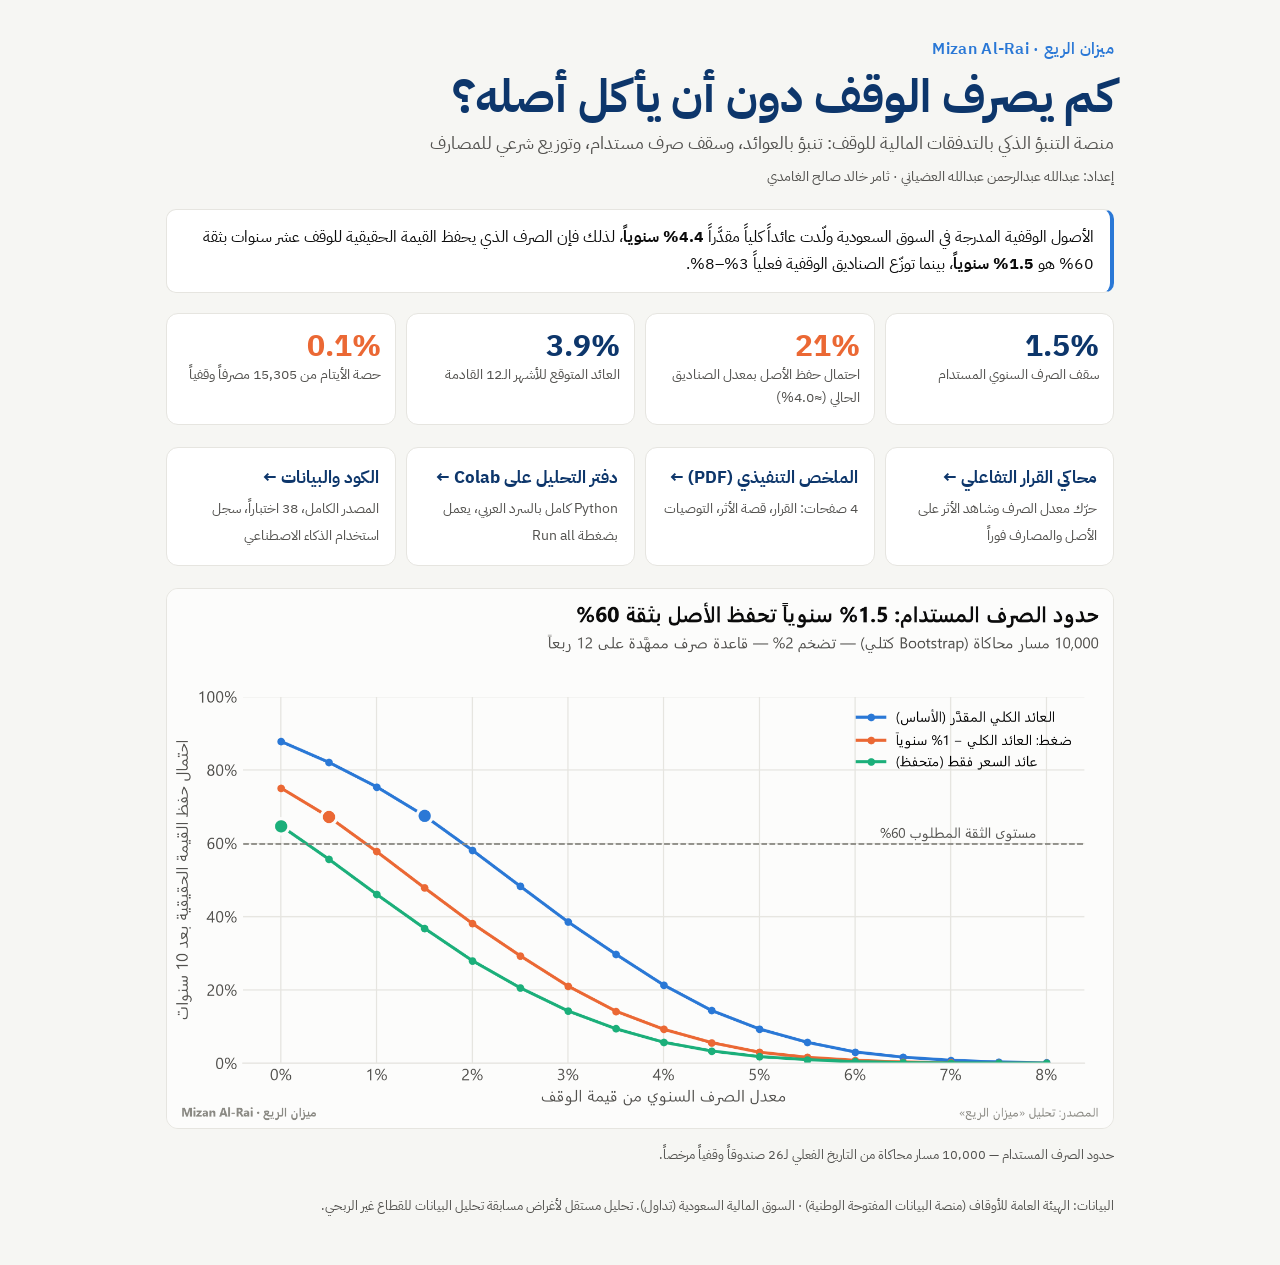
==== index.html @ f4927dfc "feat: run the analysis on other data files (CLI + schema validation), one-command automation, cross-" ====
<!doctype html>
<html lang="ar" dir="rtl"><head><meta charset="utf-8">
<meta name="viewport" content="width=device-width, initial-scale=1">
<title>ميزان الريع · Mizan Al-Rai</title>
<meta name="description" content="منصة التنبؤ الذكي بالتدفقات المالية للوقف — سقف صرف مستدام وتوزيع شرعي للمصارف من بيانات مفتوحة حقيقية">
<link rel="preconnect" href="https://fonts.googleapis.com"><link rel="preconnect" href="https://fonts.gstatic.com" crossorigin>
<link href="https://fonts.googleapis.com/css2?family=IBM+Plex+Sans+Arabic:wght@400;600;700&display=swap" rel="stylesheet">
<style>
:root{--bg:#f6f6f3;--card:#fff;--rule:#e6e5e0;--ink:#0b0b0b;--ink2:#52514e;--navy:#0d366b;--blue:#2a78d6;--orange:#eb6834}
@media (prefers-color-scheme: dark){:root:where(:not([data-theme="light"])){--bg:#121211;--card:#20201f;--rule:#383835;--ink:#f0efec;--ink2:#c3c2b7;--navy:#9ec5f4;--blue:#3987e5;--orange:#d95926}}
:root[data-theme="dark"]{--bg:#121211;--card:#20201f;--rule:#383835;--ink:#f0efec;--ink2:#c3c2b7;--navy:#9ec5f4;--blue:#3987e5;--orange:#d95926}
*{box-sizing:border-box}body{margin:0;background:var(--bg);color:var(--ink);font-family:"IBM Plex Sans Arabic","Segoe UI",Tahoma,sans-serif;line-height:1.7}
.wrap{max-width:980px;margin:0 auto;padding:36px 16px 48px}
.brand{color:var(--blue);font-weight:600;letter-spacing:.3px}
h1{font-size:clamp(30px,6vw,46px);line-height:1.2;margin:6px 0 4px;color:var(--navy)}
.tag{font-size:18px;color:var(--ink2);margin:0 0 6px}.team{color:var(--ink2);font-size:14px}
.lede{background:var(--card);border:1px solid var(--rule);border-right:4px solid var(--blue);border-radius:10px;padding:14px 16px;margin:20px 0;font-size:16px}
.kpis{display:grid;grid-template-columns:repeat(auto-fit,minmax(200px,1fr));gap:10px;margin:0 0 22px}
.kpi{background:var(--card);border:1px solid var(--rule);border-radius:12px;padding:14px}
.kpi .v{font-size:30px;font-weight:700;color:var(--navy);line-height:1.2}.kpi .v.w{color:var(--orange)}.kpi .l{font-size:13.5px;color:var(--ink2)}
.links{display:grid;grid-template-columns:repeat(auto-fit,minmax(220px,1fr));gap:10px}
a.card{display:block;text-decoration:none;color:inherit;background:var(--card);border:1px solid var(--rule);border-radius:12px;padding:16px;transition:border-color .15s}
a.card:hover,a.card:focus-visible{border-color:var(--blue);outline:none}
a.card b{display:block;color:var(--navy);font-size:17px;margin-bottom:2px}a.card span{color:var(--ink2);font-size:14px}
img.hero{width:100%;border:1px solid var(--rule);border-radius:12px;margin:22px 0 6px;background:#fff}
.cap{font-size:13px;color:var(--ink2)}footer{margin-top:28px;font-size:13px;color:var(--ink2)}
.ltr{direction:ltr;unicode-bidi:embed}
</style></head><body><div class="wrap">
<div class="brand">ميزان الريع · <span class="ltr">Mizan Al-Rai</span></div>
<h1>كم يصرف الوقف دون أن يأكل أصله؟</h1>
<p class="tag">منصة التنبؤ الذكي بالتدفقات المالية للوقف: تنبؤ بالعوائد، وسقف صرف مستدام، وتوزيع شرعي للمصارف</p>
<div class="team">إعداد: عبدالله عبدالرحمن عبدالله العضياني · ثامر خالد صالح الغامدي</div>

<div class="lede">الأصول الوقفية المدرجة في السوق السعودية ولّدت عائداً كلياً مقدَّراً <b>4.4% سنوياً</b>،
لذلك فإن الصرف الذي يحفظ القيمة الحقيقية للوقف عشر سنوات بثقة 60% هو <b>1.5% سنوياً</b>،
بينما توزّع الصناديق الوقفية فعلياً 3%–8%.</div>

<div class="kpis">
  <div class="kpi"><div class="v">1.5%</div><div class="l">سقف الصرف السنوي المستدام</div></div>
  <div class="kpi"><div class="v w">21%</div><div class="l">احتمال حفظ الأصل بمعدل الصناديق الحالي (≈4.0%)</div></div>
  <div class="kpi"><div class="v">3.9%</div><div class="l">العائد المتوقع للأشهر الـ12 القادمة</div></div>
  <div class="kpi"><div class="v w">0.1%</div><div class="l">حصة الأيتام من 15,305 مصرفاً وقفياً</div></div>
</div>

<div class="links">
  <a class="card" href="dashboard/"><b>محاكي القرار التفاعلي ←</b><span>حرّك معدل الصرف وشاهد الأثر على الأصل والمصارف فوراً</span></a>
  <a class="card" href="report/executive_summary.pdf"><b>الملخص التنفيذي (PDF) ←</b><span>4 صفحات: القرار، قصة الأثر، التوصيات</span></a>
  <a class="card" href="https://colab.research.google.com/github/A-a-a124/mizan-alrai/blob/main/analysis.ipynb"><b>دفتر التحليل على Colab ←</b><span>Python كامل بالسرد العربي، يعمل بضغطة Run all</span></a>
  <a class="card" href="https://github.com/A-a-a124/mizan-alrai"><b>الكود والبيانات ←</b><span>المصدر الكامل، 38 اختباراً، سجل استخدام الذكاء الاصطناعي</span></a>
</div>

<img class="hero" src="outputs/figures/fig08_spending_frontier.png" alt="منحنى حدود الصرف المستدام: احتمال حفظ القيمة الحقيقية لكل معدل صرف">
<div class="cap">حدود الصرف المستدام — 10,000 مسار محاكاة من التاريخ الفعلي لـ26 صندوقاً وقفياً مرخصاً.</div>

<footer>البيانات: الهيئة العامة للأوقاف (منصة البيانات المفتوحة الوطنية) · السوق المالية السعودية (تداول). تحليل مستقل لأغراض مسابقة تحليل البيانات للقطاع غير الربحي.</footer>
</div></body></html>
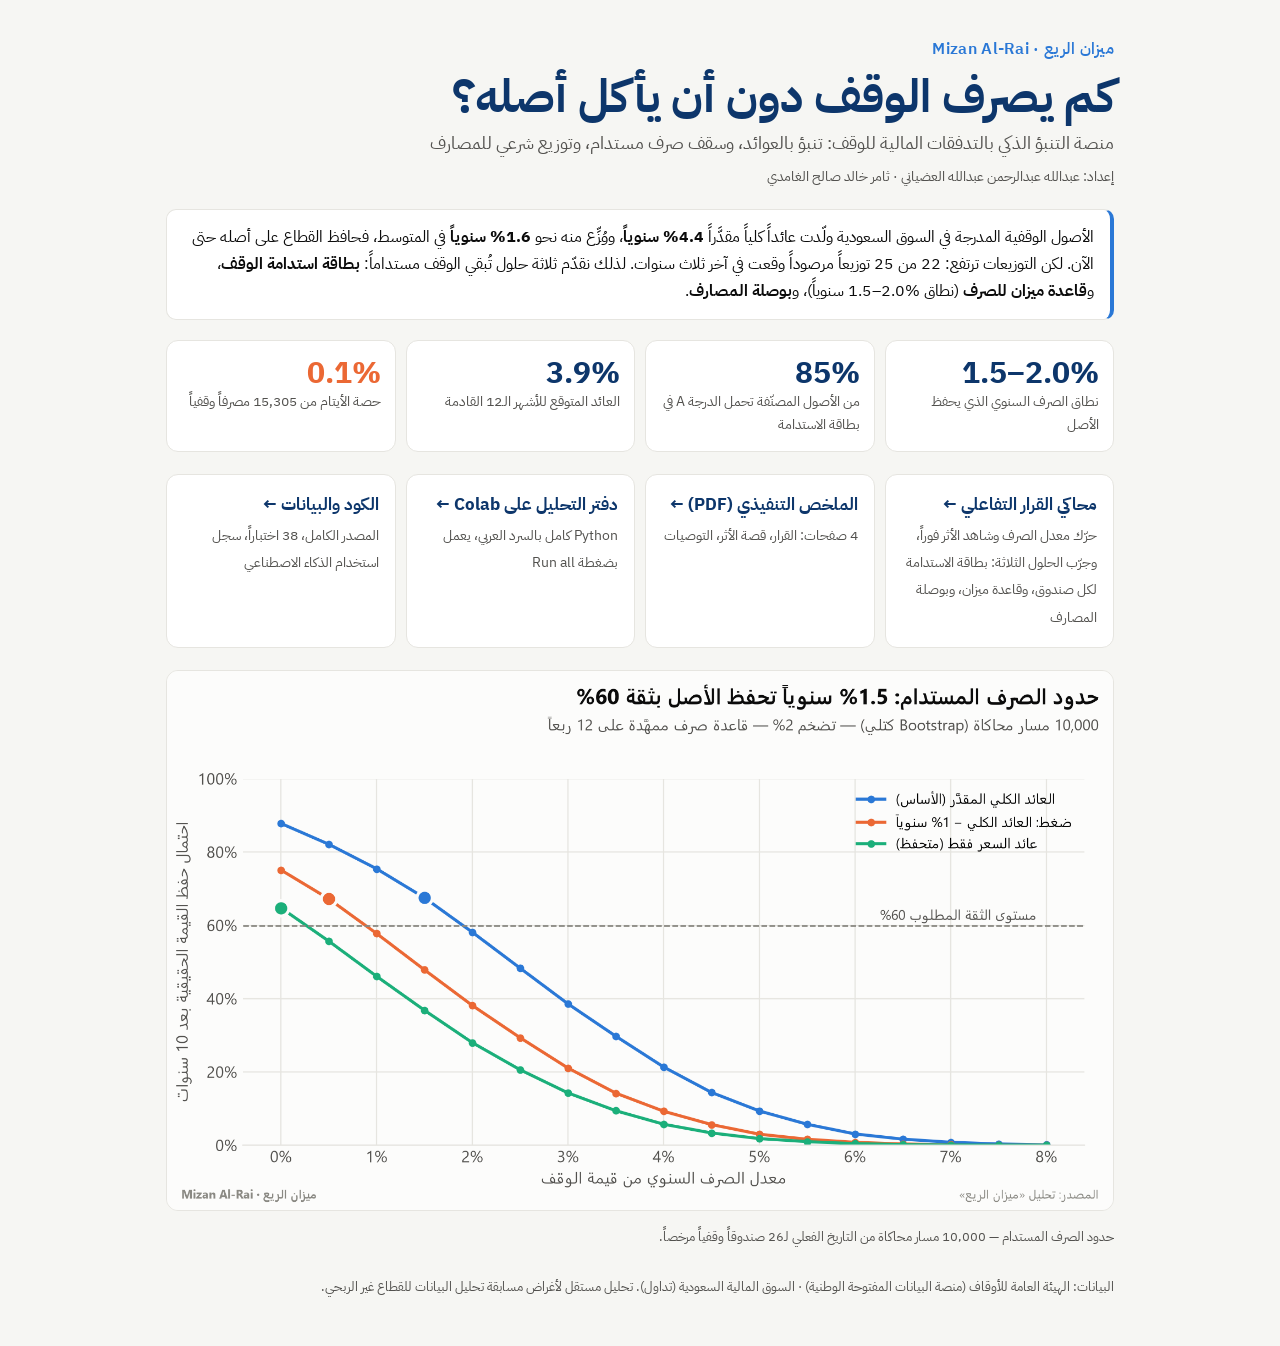
==== commit 3e61c367: "Add data-based solutions: sustainability label, Mizan spending rule, masarif compass - solutions.py " ====
--- a/index.html
+++ b/index.html
@@ -32,18 +32,19 @@
 <div class="team">إعداد: عبدالله عبدالرحمن عبدالله العضياني · ثامر خالد صالح الغامدي</div>
 
 <div class="lede">الأصول الوقفية المدرجة في السوق السعودية ولّدت عائداً كلياً مقدَّراً <b>4.4% سنوياً</b>،
-لذلك فإن الصرف الذي يحفظ القيمة الحقيقية للوقف عشر سنوات بثقة 60% هو <b>1.5% سنوياً</b>،
-بينما توزّع الصناديق الوقفية فعلياً 3%–8%.</div>
+ووُزِّع منه نحو <b>1.6% سنوياً</b> في المتوسط، فحافظ القطاع على أصله حتى الآن. لكن التوزيعات ترتفع:
+22 من 25 توزيعاً مرصوداً وقعت في آخر ثلاث سنوات. لذلك نقدّم ثلاثة حلول تُبقي الوقف مستداماً:
+<b>بطاقة استدامة الوقف</b>، و<b>قاعدة ميزان للصرف</b> (نطاق <span class="ltr">1.5–2.0%</span> سنوياً)، و<b>بوصلة المصارف</b>.</div>
 
 <div class="kpis">
-  <div class="kpi"><div class="v">1.5%</div><div class="l">سقف الصرف السنوي المستدام</div></div>
-  <div class="kpi"><div class="v w">21%</div><div class="l">احتمال حفظ الأصل بمعدل الصناديق الحالي (≈4.0%)</div></div>
+  <div class="kpi"><div class="v"><span class="ltr">1.5–2.0%</span></div><div class="l">نطاق الصرف السنوي الذي يحفظ الأصل</div></div>
+  <div class="kpi"><div class="v">85%</div><div class="l">من الأصول المصنّفة تحمل الدرجة A في بطاقة الاستدامة</div></div>
   <div class="kpi"><div class="v">3.9%</div><div class="l">العائد المتوقع للأشهر الـ12 القادمة</div></div>
   <div class="kpi"><div class="v w">0.1%</div><div class="l">حصة الأيتام من 15,305 مصرفاً وقفياً</div></div>
 </div>
 
 <div class="links">
-  <a class="card" href="dashboard/"><b>محاكي القرار التفاعلي ←</b><span>حرّك معدل الصرف وشاهد الأثر على الأصل والمصارف فوراً</span></a>
+  <a class="card" href="dashboard/"><b>محاكي القرار التفاعلي ←</b><span>حرّك معدل الصرف وشاهد الأثر فوراً، وجرّب الحلول الثلاثة: بطاقة الاستدامة لكل صندوق، وقاعدة ميزان، وبوصلة المصارف</span></a>
   <a class="card" href="report/executive_summary.pdf"><b>الملخص التنفيذي (PDF) ←</b><span>4 صفحات: القرار، قصة الأثر، التوصيات</span></a>
   <a class="card" href="https://colab.research.google.com/github/A-a-a124/mizan-alrai/blob/main/analysis.ipynb"><b>دفتر التحليل على Colab ←</b><span>Python كامل بالسرد العربي، يعمل بضغطة Run all</span></a>
   <a class="card" href="https://github.com/A-a-a124/mizan-alrai"><b>الكود والبيانات ←</b><span>المصدر الكامل، 38 اختباراً، سجل استخدام الذكاء الاصطناعي</span></a>
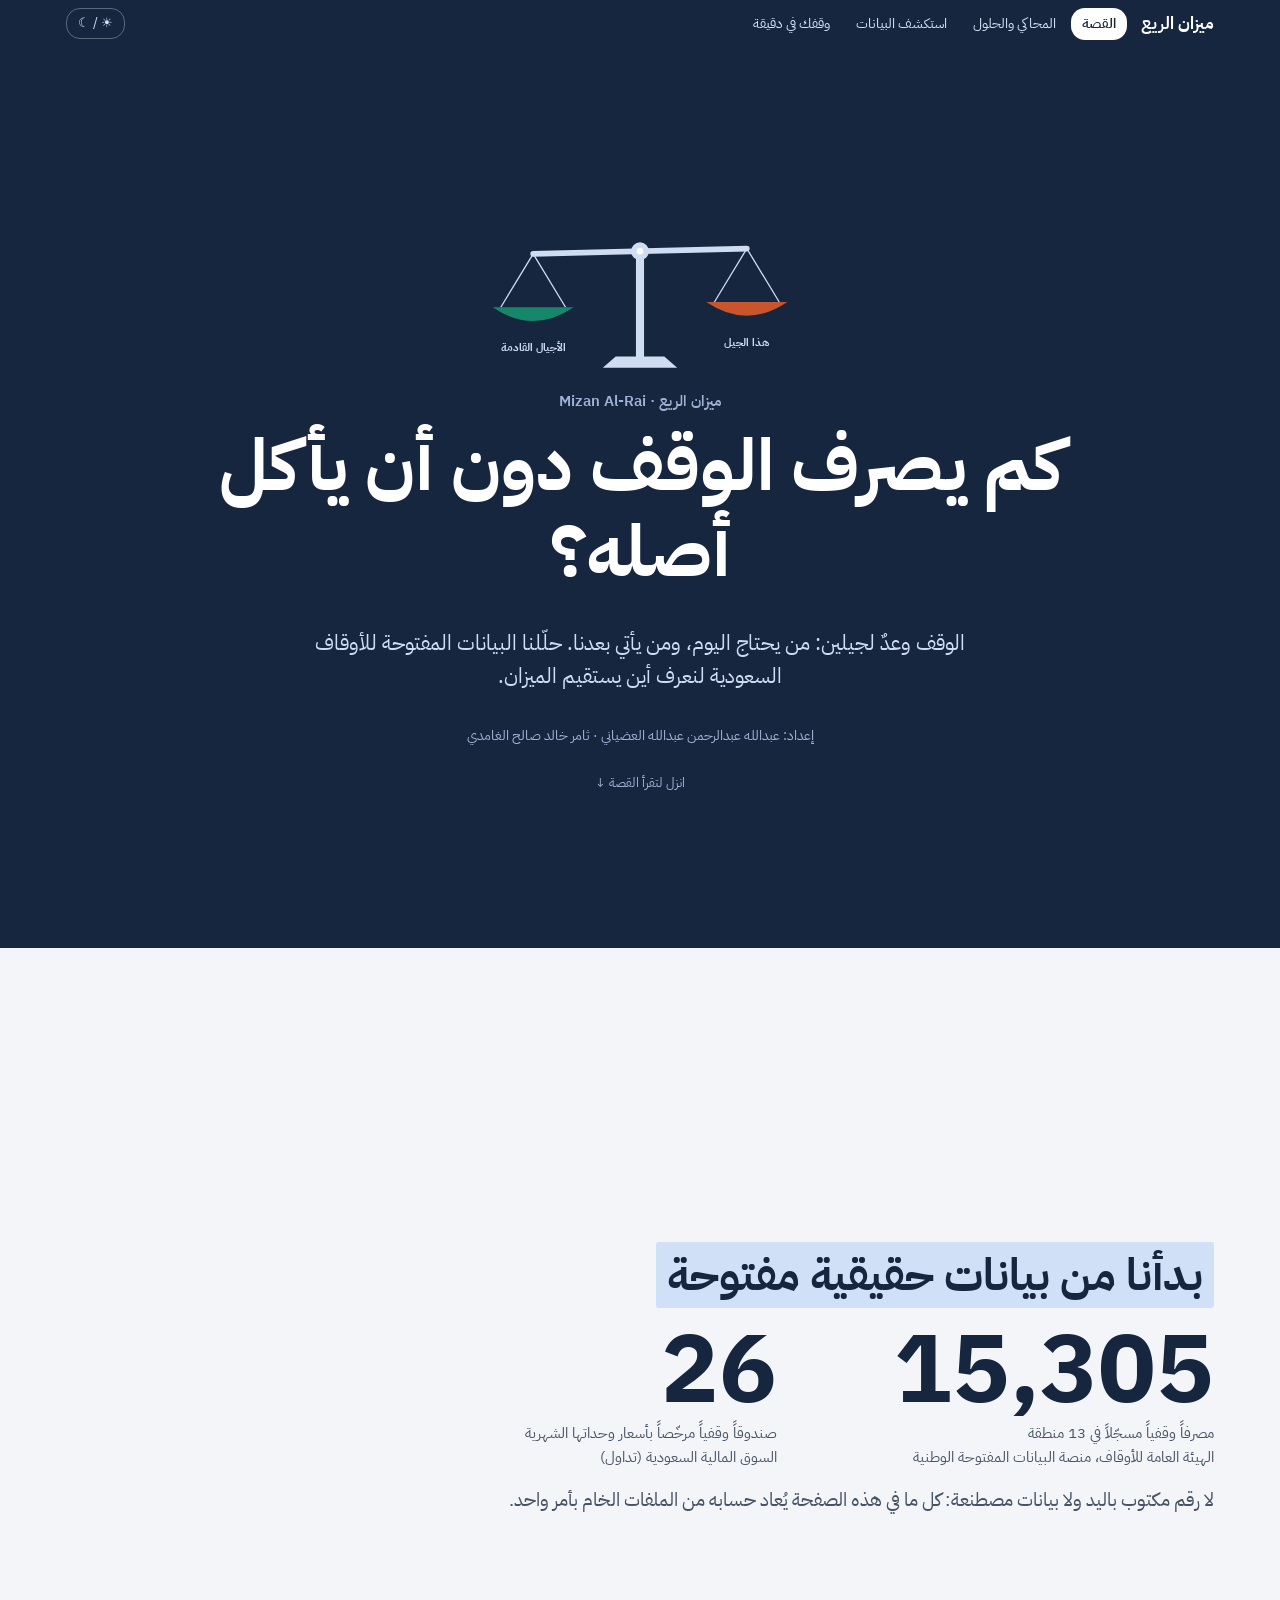
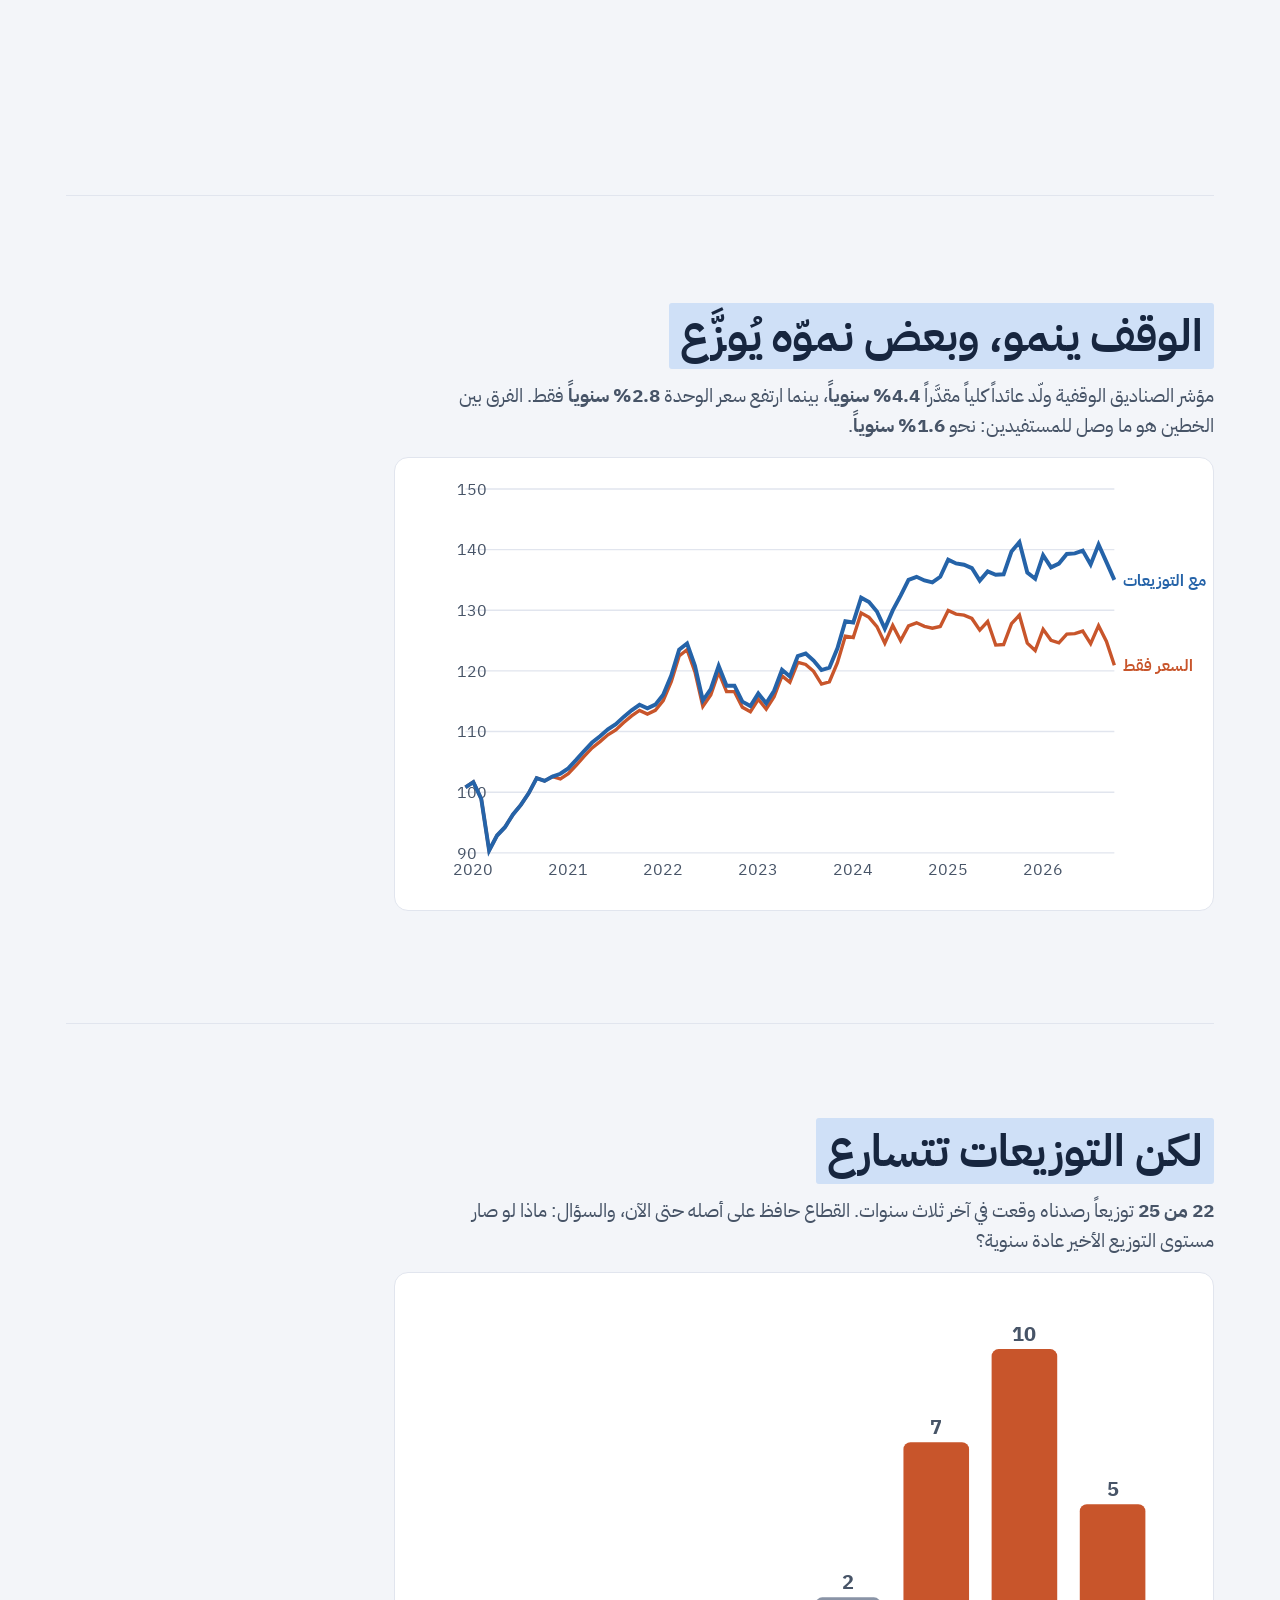
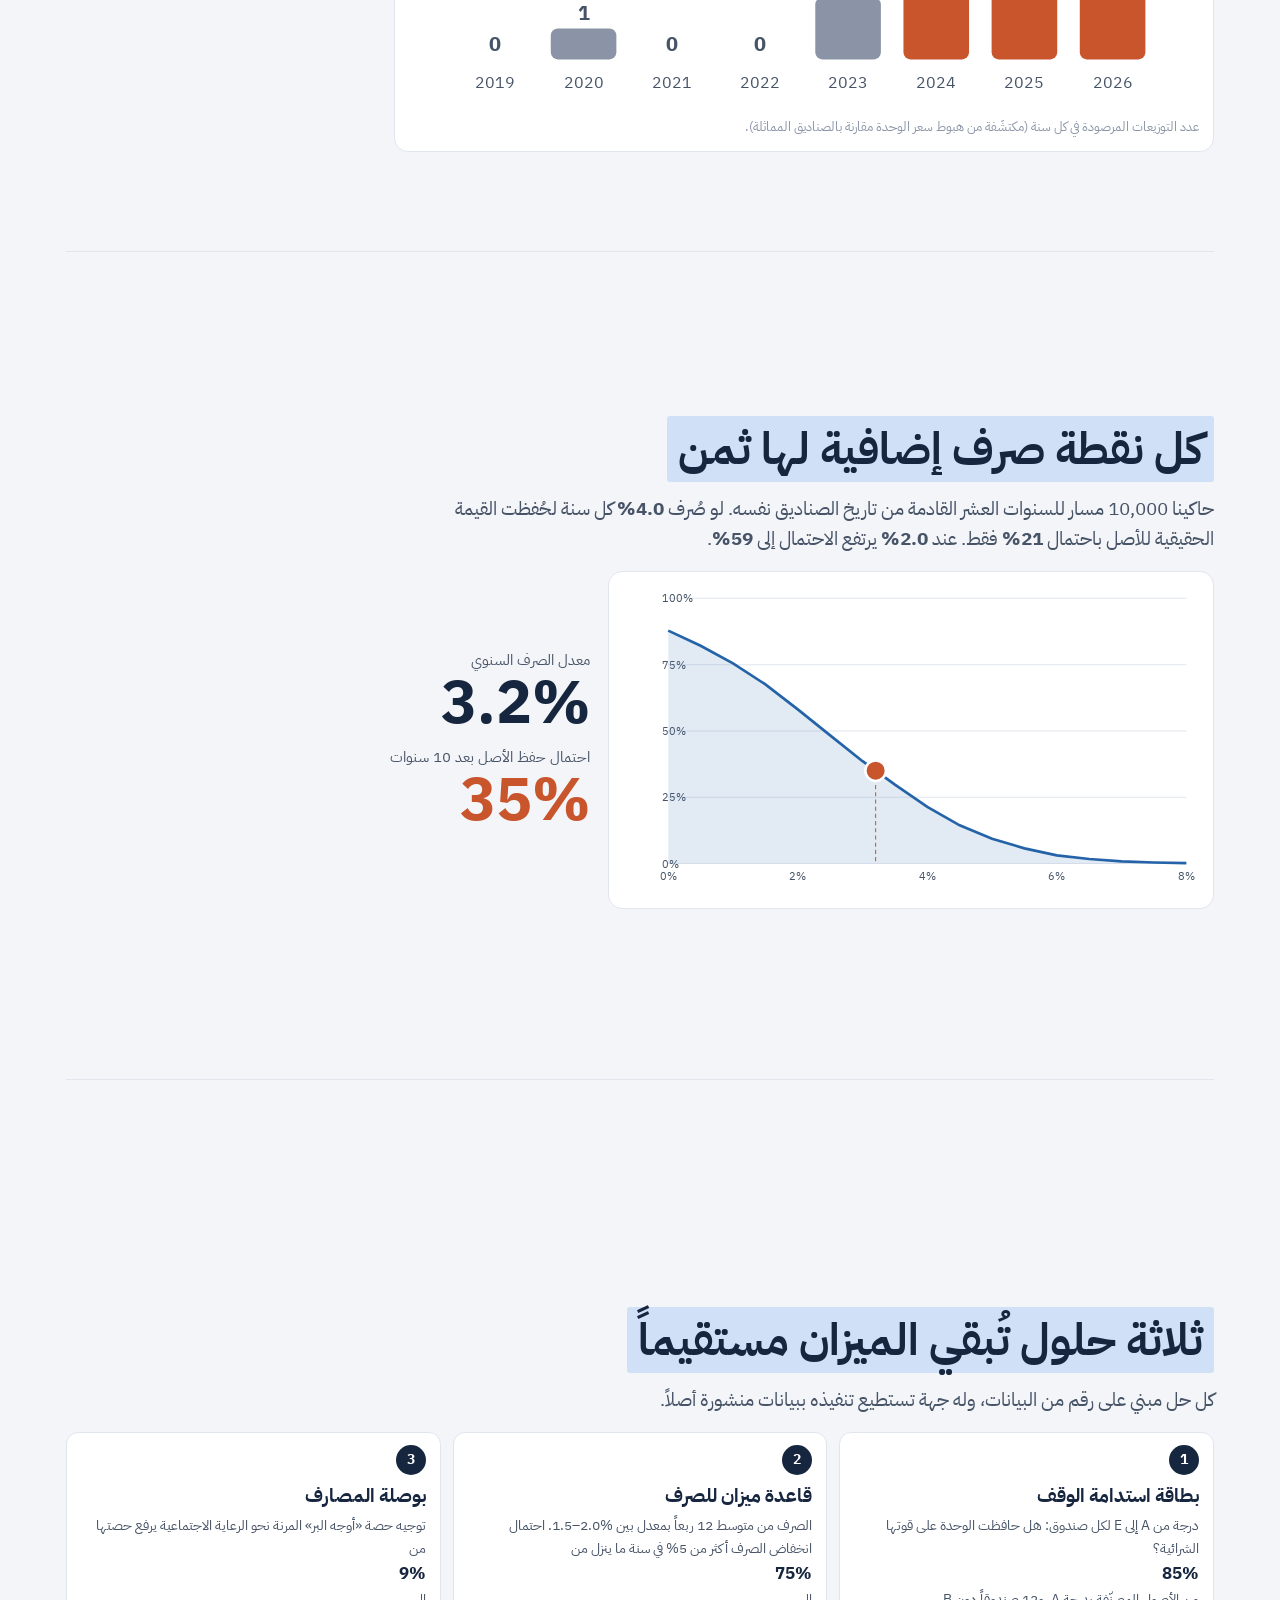
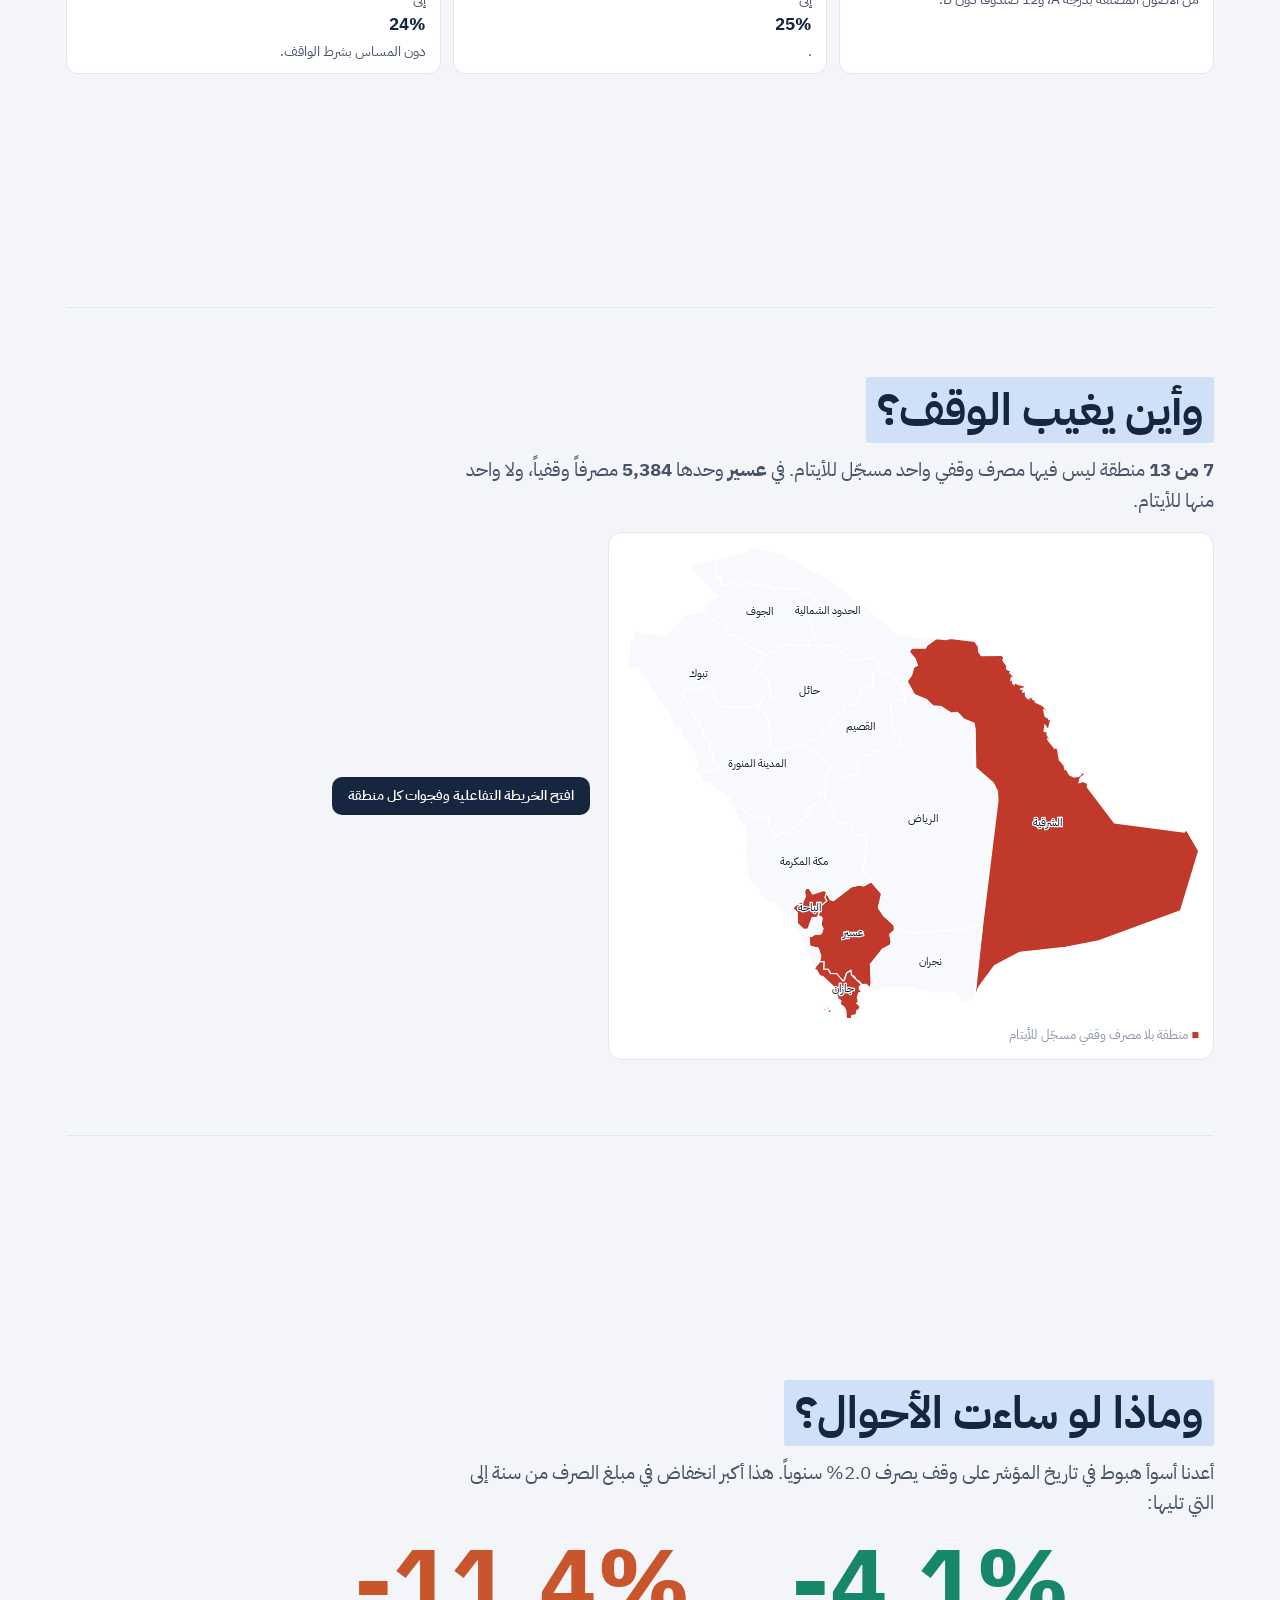
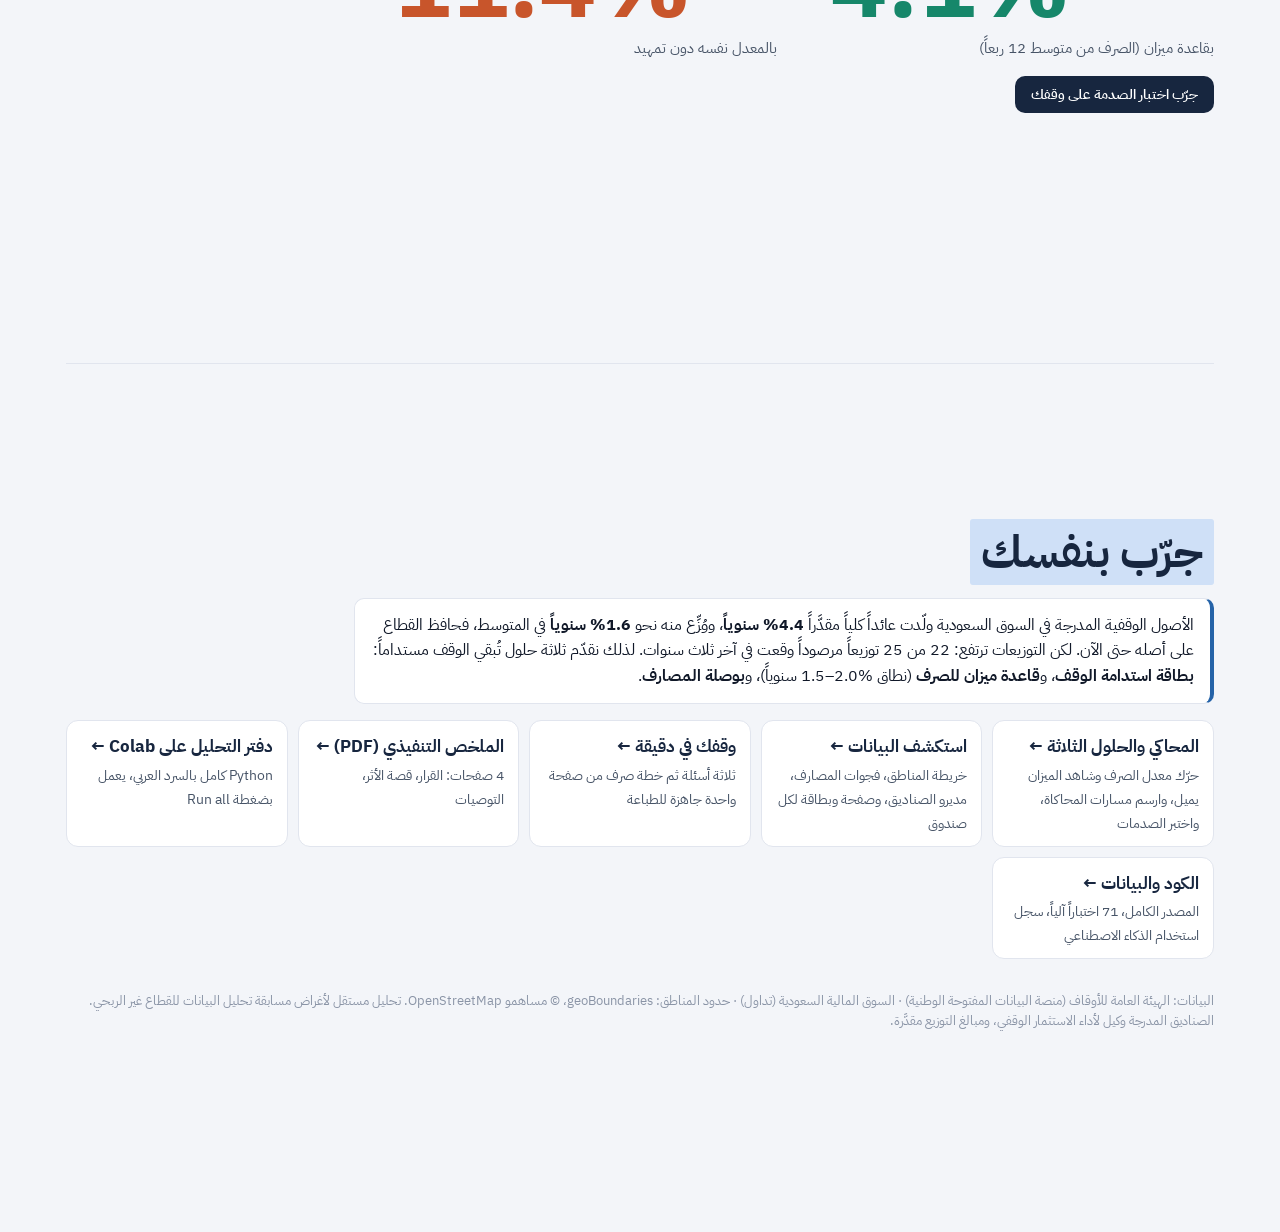
==== commit 797527ce: "Four-page interactive site and deeper analysis - insights.py: masarif gaps by region, fund managers," ====
--- a/index.html
+++ b/index.html
@@ -2,56 +2,105 @@
 <html lang="ar" dir="rtl"><head><meta charset="utf-8">
 <meta name="viewport" content="width=device-width, initial-scale=1">
 <title>ميزان الريع · Mizan Al-Rai</title>
-<meta name="description" content="منصة التنبؤ الذكي بالتدفقات المالية للوقف — سقف صرف مستدام وتوزيع شرعي للمصارف من بيانات مفتوحة حقيقية">
+<meta name="description" content="منصة التنبؤ الذكي بالتدفقات المالية للوقف: ثلاثة حلول من بيانات مفتوحة حقيقية تُبقي الوقف مستداماً">
 <link rel="preconnect" href="https://fonts.googleapis.com"><link rel="preconnect" href="https://fonts.gstatic.com" crossorigin>
 <link href="https://fonts.googleapis.com/css2?family=IBM+Plex+Sans+Arabic:wght@400;600;700&display=swap" rel="stylesheet">
-<style>
-:root{--bg:#f6f6f3;--card:#fff;--rule:#e6e5e0;--ink:#0b0b0b;--ink2:#52514e;--navy:#0d366b;--blue:#2a78d6;--orange:#eb6834}
-@media (prefers-color-scheme: dark){:root:where(:not([data-theme="light"])){--bg:#121211;--card:#20201f;--rule:#383835;--ink:#f0efec;--ink2:#c3c2b7;--navy:#9ec5f4;--blue:#3987e5;--orange:#d95926}}
-:root[data-theme="dark"]{--bg:#121211;--card:#20201f;--rule:#383835;--ink:#f0efec;--ink2:#c3c2b7;--navy:#9ec5f4;--blue:#3987e5;--orange:#d95926}
-*{box-sizing:border-box}body{margin:0;background:var(--bg);color:var(--ink);font-family:"IBM Plex Sans Arabic","Segoe UI",Tahoma,sans-serif;line-height:1.7}
-.wrap{max-width:980px;margin:0 auto;padding:36px 16px 48px}
-.brand{color:var(--blue);font-weight:600;letter-spacing:.3px}
-h1{font-size:clamp(30px,6vw,46px);line-height:1.2;margin:6px 0 4px;color:var(--navy)}
-.tag{font-size:18px;color:var(--ink2);margin:0 0 6px}.team{color:var(--ink2);font-size:14px}
-.lede{background:var(--card);border:1px solid var(--rule);border-right:4px solid var(--blue);border-radius:10px;padding:14px 16px;margin:20px 0;font-size:16px}
-.kpis{display:grid;grid-template-columns:repeat(auto-fit,minmax(200px,1fr));gap:10px;margin:0 0 22px}
-.kpi{background:var(--card);border:1px solid var(--rule);border-radius:12px;padding:14px}
-.kpi .v{font-size:30px;font-weight:700;color:var(--navy);line-height:1.2}.kpi .v.w{color:var(--orange)}.kpi .l{font-size:13.5px;color:var(--ink2)}
-.links{display:grid;grid-template-columns:repeat(auto-fit,minmax(220px,1fr));gap:10px}
-a.card{display:block;text-decoration:none;color:inherit;background:var(--card);border:1px solid var(--rule);border-radius:12px;padding:16px;transition:border-color .15s}
-a.card:hover,a.card:focus-visible{border-color:var(--blue);outline:none}
-a.card b{display:block;color:var(--navy);font-size:17px;margin-bottom:2px}a.card span{color:var(--ink2);font-size:14px}
-img.hero{width:100%;border:1px solid var(--rule);border-radius:12px;margin:22px 0 6px;background:#fff}
-.cap{font-size:13px;color:var(--ink2)}footer{margin-top:28px;font-size:13px;color:var(--ink2)}
-.ltr{direction:ltr;unicode-bidi:embed}
-</style></head><body><div class="wrap">
-<div class="brand">ميزان الريع · <span class="ltr">Mizan Al-Rai</span></div>
-<h1>كم يصرف الوقف دون أن يأكل أصله؟</h1>
-<p class="tag">منصة التنبؤ الذكي بالتدفقات المالية للوقف: تنبؤ بالعوائد، وسقف صرف مستدام، وتوزيع شرعي للمصارف</p>
-<div class="team">إعداد: عبدالله عبدالرحمن عبدالله العضياني · ثامر خالد صالح الغامدي</div>
+<link rel="stylesheet" href="dashboard/style.css?v=6">
+</head><body>
 
-<div class="lede">الأصول الوقفية المدرجة في السوق السعودية ولّدت عائداً كلياً مقدَّراً <b>4.4% سنوياً</b>،
+<section class="hero" data-scene="hero">
+  <svg id="heroScale" viewBox="0 0 420 232" role="img" aria-label="ميزان بين هذا الجيل والأجيال القادمة"></svg>
+  <div style="color:#9fb3d6;font-weight:600">ميزان الريع · <span class="ltr">Mizan Al-Rai</span></div>
+  <h1>كم يصرف الوقف دون أن يأكل أصله؟</h1>
+  <p class="tag">الوقف وعدٌ لجيلين: من يحتاج اليوم، ومن يأتي بعدنا. حلّلنا البيانات المفتوحة للأوقاف السعودية لنعرف أين يستقيم الميزان.</p>
+  <div class="team">إعداد: عبدالله عبدالرحمن عبدالله العضياني · ثامر خالد صالح الغامدي</div>
+  <div class="down">انزل لتقرأ القصة ↓</div>
+</section>
+
+<div class="wrap">
+
+<section class="scene" id="s-data" data-scene="data">
+  <h2 class="reveal"><span class="hl">بدأنا من بيانات حقيقية مفتوحة</span></h2>
+  <div class="pair reveal">
+    <div><div class="bignum" data-to="15305">15,305</div><div class="l">مصرفاً وقفياً مسجّلاً في 13 منطقة<br>الهيئة العامة للأوقاف، منصة البيانات المفتوحة الوطنية</div></div>
+    <div><div class="bignum" data-to="26">26</div><div class="l">صندوقاً وقفياً مرخّصاً بأسعار وحداتها الشهرية<br>السوق المالية السعودية (تداول)</div></div>
+  </div>
+  <p class="lead reveal">لا رقم مكتوب باليد ولا بيانات مصطنعة: كل ما في هذه الصفحة يُعاد حسابه من الملفات الخام بأمر واحد.</p>
+</section>
+
+<section class="scene" data-scene="index">
+  <h2 class="reveal"><span class="hl">الوقف ينمو، وبعض نموّه يُوزَّع</span></h2>
+  <p class="lead reveal">مؤشر الصناديق الوقفية ولّد عائداً كلياً مقدَّراً <b>4.4% سنوياً</b>، بينما ارتفع سعر الوحدة <b>2.8% سنوياً</b> فقط. الفرق بين الخطين هو ما وصل للمستفيدين: نحو <b>1.6% سنوياً</b>.</p>
+  <div class="fig reveal"><svg id="stIndex" viewBox="0 0 560 300" role="img" aria-label="مؤشر صناديق الوقف: العائد الكلي مقابل السعر"></svg></div>
+</section>
+
+<section class="scene" data-scene="payouts">
+  <h2 class="reveal"><span class="hl">لكن التوزيعات تتسارع</span></h2>
+  <p class="lead reveal"><b>22 من 25</b> توزيعاً رصدناه وقعت في آخر ثلاث سنوات. القطاع حافظ على أصله حتى الآن، والسؤال: ماذا لو صار مستوى التوزيع الأخير عادة سنوية؟</p>
+  <div class="fig reveal"><svg id="stPayouts" viewBox="0 0 560 300" role="img" aria-label="عدد التوزيعات المرصودة في كل سنة"></svg>
+    <div class="note">عدد التوزيعات المرصودة في كل سنة (مكتشَفة من هبوط سعر الوحدة مقارنة بالصناديق المماثلة).</div></div>
+</section>
+
+<section class="scene" data-scene="frontier">
+  <h2 class="reveal"><span class="hl">كل نقطة صرف إضافية لها ثمن</span></h2>
+  <p class="lead reveal">حاكينا 10,000 مسار للسنوات العشر القادمة من تاريخ الصناديق نفسه. لو صُرف <b>4.0%</b> كل سنة لحُفظت القيمة الحقيقية للأصل باحتمال <b>21%</b> فقط. عند <b>2.0%</b> يرتفع الاحتمال إلى <b>59%</b>.</p>
+  <div class="duo reveal">
+    <div class="fig"><svg id="stFrontier" viewBox="0 0 560 300" role="img" aria-label="احتمال حفظ الأصل لكل معدل صرف"></svg></div>
+    <div><div class="l">معدل الصرف السنوي</div><div class="bignum" id="stRate" style="font-size:clamp(34px,6vw,60px)">2.0%</div>
+         <div class="l" style="margin-top:10px">احتمال حفظ الأصل بعد 10 سنوات</div><div class="bignum" id="stProb" style="font-size:clamp(34px,6vw,60px)">59%</div></div>
+  </div>
+</section>
+
+<section class="scene" data-scene="solutions">
+  <h2 class="reveal"><span class="hl">ثلاثة حلول تُبقي الميزان مستقيماً</span></h2>
+  <p class="lead reveal">كل حل مبني على رقم من البيانات، وله جهة تستطيع تنفيذه ببيانات منشورة أصلاً.</p>
+  <div class="cards3 reveal">
+    <a class="card" href="dashboard/#label"><span class="n">1</span><h3>بطاقة استدامة الوقف</h3><p>درجة من A إلى E لكل صندوق: هل حافظت الوحدة على قوتها الشرائية؟ <b>85%</b> من الأصول المصنّفة بدرجة A، و12 صندوقاً دون B.</p></a>
+    <a class="card" href="dashboard/#rule"><span class="n">2</span><h3>قاعدة ميزان للصرف</h3><p>الصرف من متوسط 12 ربعاً بمعدل بين <span class="ltr">1.5–2.0%</span>. احتمال انخفاض الصرف أكثر من 5% في سنة ما ينزل من <b>75%</b> إلى <b>25%</b>.</p></a>
+    <a class="card" href="dashboard/#compass"><span class="n">3</span><h3>بوصلة المصارف</h3><p>توجيه حصة «أوجه البر» المرنة نحو الرعاية الاجتماعية يرفع حصتها من <b>9%</b> إلى <b>24%</b> دون المساس بشرط الواقف.</p></a>
+  </div>
+</section>
+
+<section class="scene" data-scene="gaps">
+  <h2 class="reveal"><span class="hl">وأين يغيب الوقف؟</span></h2>
+  <p class="lead reveal"><b>7 من 13</b> منطقة ليس فيها مصرف وقفي واحد مسجّل للأيتام. في <b>عسير</b> وحدها <b>5,384</b> مصرفاً وقفياً، ولا واحد منها للأيتام.</p>
+  <div class="duo reveal">
+    <div class="fig"><svg id="stMap" class="map" role="img" aria-label="المناطق التي ليس فيها مصرف وقفي للأيتام"></svg>
+      <div class="note"><span style="color:var(--critical)">■</span> منطقة بلا مصرف وقفي مسجّل للأيتام</div></div>
+    <div><a class="btn" href="dashboard/explore.html">افتح الخريطة التفاعلية وفجوات كل منطقة</a></div>
+  </div>
+</section>
+
+<section class="scene" id="s-shock" data-scene="shock">
+  <h2 class="reveal"><span class="hl">وماذا لو ساءت الأحوال؟</span></h2>
+  <p class="lead reveal">أعدنا أسوأ هبوط في تاريخ المؤشر على وقف يصرف 2.0% سنوياً. هذا أكبر انخفاض في مبلغ الصرف من سنة إلى التي تليها:</p>
+  <div class="pair reveal">
+    <div><div class="bignum ltr" data-to="4.1" style="color:var(--series-3)">-4.1%</div><div class="l">بقاعدة ميزان (الصرف من متوسط 12 ربعاً)</div></div>
+    <div><div class="bignum ltr" data-to="11.4" style="color:var(--series-2)">-11.4%</div><div class="l">بالمعدل نفسه دون تمهيد</div></div>
+  </div>
+  <div class="reveal"><a class="btn" href="dashboard/#shock">جرّب اختبار الصدمة على وقفك</a></div>
+</section>
+
+<section class="scene" data-scene="end" style="border-bottom:0">
+  <h2 class="reveal"><span class="hl">جرّب بنفسك</span></h2>
+  <div class="lede reveal">الأصول الوقفية المدرجة في السوق السعودية ولّدت عائداً كلياً مقدَّراً <b>4.4% سنوياً</b>،
 ووُزِّع منه نحو <b>1.6% سنوياً</b> في المتوسط، فحافظ القطاع على أصله حتى الآن. لكن التوزيعات ترتفع:
 22 من 25 توزيعاً مرصوداً وقعت في آخر ثلاث سنوات. لذلك نقدّم ثلاثة حلول تُبقي الوقف مستداماً:
 <b>بطاقة استدامة الوقف</b>، و<b>قاعدة ميزان للصرف</b> (نطاق <span class="ltr">1.5–2.0%</span> سنوياً)، و<b>بوصلة المصارف</b>.</div>
+  <div class="links reveal">
+    <a class="card" href="dashboard/"><b>المحاكي والحلول الثلاثة ←</b><span>حرّك معدل الصرف وشاهد الميزان يميل، وارسم مسارات المحاكاة، واختبر الصدمات</span></a>
+    <a class="card" href="dashboard/explore.html"><b>استكشف البيانات ←</b><span>خريطة المناطق، فجوات المصارف، مديرو الصناديق، وصفحة وبطاقة لكل صندوق</span></a>
+    <a class="card" href="dashboard/plan.html"><b>وقفك في دقيقة ←</b><span>ثلاثة أسئلة ثم خطة صرف من صفحة واحدة جاهزة للطباعة</span></a>
+    <a class="card" href="report/executive_summary.pdf"><b>الملخص التنفيذي (PDF) ←</b><span>4 صفحات: القرار، قصة الأثر، التوصيات</span></a>
+    <a class="card" href="https://colab.research.google.com/github/A-a-a124/mizan-alrai/blob/main/analysis.ipynb"><b>دفتر التحليل على Colab ←</b><span>Python كامل بالسرد العربي، يعمل بضغطة Run all</span></a>
+    <a class="card" href="https://github.com/A-a-a124/mizan-alrai"><b>الكود والبيانات ←</b><span>المصدر الكامل، 71 اختباراً آلياً، سجل استخدام الذكاء الاصطناعي</span></a>
+  </div>
+  <footer class="reveal">البيانات: الهيئة العامة للأوقاف (منصة البيانات المفتوحة الوطنية) · السوق المالية السعودية (تداول) · حدود المناطق: geoBoundaries، © مساهمو OpenStreetMap. تحليل مستقل لأغراض مسابقة تحليل البيانات للقطاع غير الربحي. الصناديق المدرجة وكيل لأداء الاستثمار الوقفي، ومبالغ التوزيع مقدَّرة.</footer>
+</section>
 
-<div class="kpis">
-  <div class="kpi"><div class="v"><span class="ltr">1.5–2.0%</span></div><div class="l">نطاق الصرف السنوي الذي يحفظ الأصل</div></div>
-  <div class="kpi"><div class="v">85%</div><div class="l">من الأصول المصنّفة تحمل الدرجة A في بطاقة الاستدامة</div></div>
-  <div class="kpi"><div class="v">3.9%</div><div class="l">العائد المتوقع للأشهر الـ12 القادمة</div></div>
-  <div class="kpi"><div class="v w">0.1%</div><div class="l">حصة الأيتام من 15,305 مصرفاً وقفياً</div></div>
 </div>
-
-<div class="links">
-  <a class="card" href="dashboard/"><b>محاكي القرار التفاعلي ←</b><span>حرّك معدل الصرف وشاهد الأثر فوراً، وجرّب الحلول الثلاثة: بطاقة الاستدامة لكل صندوق، وقاعدة ميزان، وبوصلة المصارف</span></a>
-  <a class="card" href="report/executive_summary.pdf"><b>الملخص التنفيذي (PDF) ←</b><span>4 صفحات: القرار، قصة الأثر، التوصيات</span></a>
-  <a class="card" href="https://colab.research.google.com/github/A-a-a124/mizan-alrai/blob/main/analysis.ipynb"><b>دفتر التحليل على Colab ←</b><span>Python كامل بالسرد العربي، يعمل بضغطة Run all</span></a>
-  <a class="card" href="https://github.com/A-a-a124/mizan-alrai"><b>الكود والبيانات ←</b><span>المصدر الكامل، 38 اختباراً، سجل استخدام الذكاء الاصطناعي</span></a>
-</div>
-
-<img class="hero" src="outputs/figures/fig08_spending_frontier.png" alt="منحنى حدود الصرف المستدام: احتمال حفظ القيمة الحقيقية لكل معدل صرف">
-<div class="cap">حدود الصرف المستدام — 10,000 مسار محاكاة من التاريخ الفعلي لـ26 صندوقاً وقفياً مرخصاً.</div>
-
-<footer>البيانات: الهيئة العامة للأوقاف (منصة البيانات المفتوحة الوطنية) · السوق المالية السعودية (تداول). تحليل مستقل لأغراض مسابقة تحليل البيانات للقطاع غير الربحي.</footer>
-</div></body></html>
+<script src="dashboard/data.js?v=6"></script>
+<script src="dashboard/map.js?v=6"></script>
+<script src="dashboard/common.js?v=6"></script>
+<script src="dashboard/story.js?v=6"></script>
+</body></html>
--- a/dashboard/style.css
+++ b/dashboard/style.css
@@ -0,0 +1,235 @@
+/* Mizan Al-Rai — one visual identity for the story page, the simulator and the data explorer.
+   Thmanyah is used when installed on the device; IBM Plex Sans Arabic is the web fallback. */
+:root{
+  --surface-0:#f3f5f9; --surface-1:#f8f9fc; --card:#ffffff; --rule:#e1e5ee;
+  --text-primary:#101828; --text-secondary:#475467; --text-muted:#8a94a6;
+  --navy:#17263f; --ink-navy:#17263f; --on-navy:#ffffff; --hl:#cfe0f7;
+  --series-1:#2563a8; --series-2:#c8552b; --series-3:#16876a;
+  --band-1:rgba(37,99,168,.13); --band-2:rgba(200,85,43,.13); --good:#16876a; --critical:#c0392b;
+  --font:"thmanyah sans","IBM Plex Sans Arabic","Segoe UI",Tahoma,sans-serif;
+  --font-head:"thmanyah serif display","thmanyah sans","IBM Plex Sans Arabic","Segoe UI",Tahoma,sans-serif;
+}
+@media (prefers-color-scheme: dark){
+  :root:where(:not([data-theme="light"])){
+    --surface-0:#0c111b; --surface-1:#131a27; --card:#171f2e; --rule:#2a3447;
+    --text-primary:#eef1f6; --text-secondary:#b8c1d1; --text-muted:#8490a5;
+    --navy:#a9c8f5; --ink-navy:#1d2c49; --on-navy:#ffffff; --hl:rgba(90,155,230,.28);
+    --series-1:#5a9be6; --series-2:#e07a4f; --series-3:#35b98d;
+    --band-1:rgba(90,155,230,.20); --band-2:rgba(224,122,79,.20); --good:#35b98d; --critical:#e5645a;
+  }
+}
+:root[data-theme="dark"]{
+  --surface-0:#0c111b; --surface-1:#131a27; --card:#171f2e; --rule:#2a3447;
+  --text-primary:#eef1f6; --text-secondary:#b8c1d1; --text-muted:#8490a5;
+  --navy:#a9c8f5; --ink-navy:#1d2c49; --on-navy:#ffffff; --hl:rgba(90,155,230,.28);
+  --series-1:#5a9be6; --series-2:#e07a4f; --series-3:#35b98d;
+  --band-1:rgba(90,155,230,.20); --band-2:rgba(224,122,79,.20); --good:#35b98d; --critical:#e5645a;
+}
+*{box-sizing:border-box}
+body{margin:0;background:var(--surface-0);color:var(--text-primary);
+  font-family:var(--font);font-size:15px;line-height:1.6}
+.wrap{max-width:1180px;margin:0 auto;padding:20px 16px 40px}
+header h1{margin:0;font-size:26px;color:var(--navy);line-height:1.3}
+header p{margin:4px 0 0;color:var(--text-secondary)}
+.controls{display:grid;grid-template-columns:repeat(auto-fit,minmax(170px,1fr));gap:10px;margin:18px 0 14px;
+  background:var(--card);border:1px solid var(--rule);border-radius:12px;padding:12px}
+.controls label{display:block;font-size:12.5px;color:var(--text-secondary);margin-bottom:3px}
+.controls select,.controls input[type=number]{width:100%;padding:7px 8px;border:1px solid var(--rule);border-radius:8px;
+  background:var(--surface-1);color:var(--text-primary);font:inherit}
+.rate-box{grid-column:span 2}
+.rate-box input{width:100%;accent-color:var(--series-1)}
+.rate-val{font-weight:700;color:var(--navy);font-size:18px}
+.kpis{display:grid;grid-template-columns:repeat(auto-fit,minmax(200px,1fr));gap:10px;margin-bottom:14px}
+.kpi{background:var(--card);border:1px solid var(--rule);border-radius:12px;padding:12px 14px}
+.kpi .v{font-size:28px;font-weight:700;line-height:1.2;color:var(--navy)}
+.kpi .l{font-size:13px;color:var(--text-secondary)}
+.kpi .status{font-size:12.5px;margin-top:4px;color:var(--text-secondary)}
+.grid2{display:grid;grid-template-columns:1fr 1fr;gap:12px}
+@media (max-width:860px){.grid2{grid-template-columns:1fr}.rate-box{grid-column:span 1}}
+.card{background:var(--card);border:1px solid var(--rule);border-radius:12px;padding:12px 14px 10px;position:relative}
+.card h2{font-size:16px;margin:0;color:var(--text-primary)}
+.card .sub{font-size:12.5px;color:var(--text-secondary);margin:2px 0 6px}
+svg{width:100%;height:auto;display:block;overflow:visible}
+svg text{fill:var(--text-secondary);font-size:11px;font-family:inherit}
+.legend{display:flex;gap:14px;flex-wrap:wrap;font-size:12.5px;color:var(--text-secondary);margin-top:4px}
+.legend i{display:inline-block;width:14px;height:3px;border-radius:2px;vertical-align:middle;margin-left:6px}
+.tip{position:absolute;pointer-events:none;background:var(--surface-1);border:1px solid var(--rule);border-radius:8px;
+  padding:6px 9px;font-size:12.5px;box-shadow:0 4px 14px rgba(0,0,0,.12);display:none;white-space:nowrap;z-index:5}
+.alloc-row{display:grid;grid-template-columns:150px 1fr 96px;gap:8px;align-items:center;font-size:13px;margin:4px 0}
+.alloc-row .bar{height:14px;border-radius:0 4px 4px 0;background:var(--series-1)}
+.alloc-row .amt{direction:ltr;text-align:left;color:var(--text-secondary);font-variant-numeric:tabular-nums}
+.alloc-row .track{background:transparent}
+.pill{display:inline-block;font-size:11.5px;padding:1px 8px;border-radius:10px;border:1px solid var(--rule);color:var(--text-secondary)}
+footer{margin-top:16px;font-size:12.5px;color:var(--text-muted)}
+table.t{width:100%;border-collapse:collapse;font-size:13px}
+table.t td,table.t th{border-bottom:1px solid var(--rule);padding:4px 6px;text-align:right}
+table.t td.n{direction:ltr;text-align:left;font-variant-numeric:tabular-nums}
+details summary{cursor:pointer;color:var(--text-secondary);font-size:13px}
+.ltr{direction:ltr;unicode-bidi:embed}
+html{scroll-behavior:smooth}
+nav.jump{display:flex;gap:8px;flex-wrap:wrap;margin-top:12px;position:sticky;top:0;z-index:10;padding:8px 0;background:var(--surface-0)}
+nav.jump a{font-size:13px;padding:5px 12px;border-radius:16px;border:1px solid var(--rule);background:var(--card);
+  color:var(--text-primary);text-decoration:none}
+nav.jump a:hover,nav.jump a:focus{border-color:var(--series-1);color:var(--series-1)}
+.sol-head{margin:30px 0 10px;display:flex;align-items:baseline;gap:10px;flex-wrap:wrap;scroll-margin-top:56px}
+.sol-head .num{background:var(--navy);color:var(--card);border-radius:8px;padding:2px 10px;font-weight:700;font-size:14px}
+.sol-head h2{margin:0;font-size:21px;color:var(--navy)}
+.sol-head p{margin:0;color:var(--text-secondary);font-size:13.5px;flex-basis:100%}
+.adds{font-size:13px;background:var(--surface-1);border-inline-start:3px solid var(--series-3);padding:7px 10px;
+  border-radius:6px;margin-top:10px;color:var(--text-secondary)}
+.adds b{color:var(--text-primary)}
+.chips{display:flex;gap:6px;flex-wrap:wrap;margin:8px 0}
+.chip{font:inherit;font-size:12.5px;padding:4px 11px;border-radius:14px;border:1px solid var(--rule);background:var(--surface-1);
+  color:var(--text-secondary);cursor:pointer}
+.chip[aria-pressed="true"]{background:var(--navy);color:var(--card);border-color:var(--navy)}
+.g{display:inline-grid;place-items:center;width:26px;height:26px;border-radius:6px;color:#fff;font-weight:700;font-size:14px;flex:none}
+.gA{background:#0a8a3a}.gB{background:#5cab2e}.gC{background:#c99a00}.gD{background:#e46c1f}.gE{background:#c62828}
+.energy{display:grid;gap:6px;margin:6px 0 2px}
+.energy .row{display:grid;grid-template-columns:auto 1fr 76px;align-items:center;gap:8px;font-size:12.5px;cursor:pointer;
+  border-radius:6px;transition:opacity .2s}
+.energy .arrow{height:24px;color:#fff;font-weight:700;display:flex;align-items:center;padding-inline-start:8px;
+  clip-path:polygon(0 0,calc(100% - 10px) 0,100% 50%,calc(100% - 10px) 100%,0 100%);transition:width .5s ease}
+[dir="rtl"] .energy .arrow{clip-path:polygon(10px 0,100% 0,100% 100%,10px 100%,0 50%)}
+.energy .row.off{opacity:.3}
+.energy .row:focus{outline:2px solid var(--series-1);outline-offset:2px}
+.fund-grid{display:grid;grid-template-columns:repeat(auto-fill,minmax(210px,1fr));gap:8px;margin-top:6px;max-height:430px;overflow:auto;padding:2px}
+.fund{border:1px solid var(--rule);border-radius:10px;padding:8px 10px;background:var(--surface-1);display:flex;gap:9px;
+  align-items:flex-start;cursor:pointer;transition:transform .15s,box-shadow .15s}
+.fund:hover,.fund:focus{transform:translateY(-2px);box-shadow:0 4px 14px rgba(0,0,0,.10);outline:none;border-color:var(--series-1)}
+.fund .nm{font-size:12.5px;line-height:1.35;direction:ltr;text-align:right}
+.fund .mt{font-size:11.5px;color:var(--text-muted)}
+.fund.prov{border-style:dashed}
+.detail{margin-top:10px;font-size:13px;background:var(--surface-1);border:1px solid var(--rule);border-radius:10px;padding:10px 12px;display:none}
+.opt-cards{display:grid;grid-template-columns:repeat(3,1fr);gap:8px;margin:6px 0}
+.opt{border:1px solid var(--rule);border-radius:10px;padding:8px 10px;background:var(--surface-1);cursor:pointer;text-align:right;font:inherit;color:inherit}
+.opt[aria-pressed="true"]{outline:2px solid var(--navy);border-color:var(--navy)}
+.opt .r{font-size:24px;font-weight:700;line-height:1.2}
+.opt .n{font-size:12.5px;color:var(--text-secondary)}
+.big3{display:grid;grid-template-columns:repeat(3,1fr);gap:8px;margin-top:4px}
+.big3>div{background:var(--surface-1);border-radius:10px;padding:8px 10px}
+.big3 .v{font-size:19px;font-weight:700;color:var(--navy);line-height:1.25;font-variant-numeric:tabular-nums}
+.big3 .l{font-size:12px;color:var(--text-secondary)}
+.smooth{display:grid;grid-template-columns:1fr 1fr;gap:12px;margin-top:6px}
+.meter{height:12px;border-radius:6px;background:var(--rule);overflow:hidden}
+.meter i{display:block;height:100%;transition:width .6s ease}
+@media (max-width:860px){.opt-cards,.big3,.smooth{grid-template-columns:1fr}}
+
+/* ---------- identity: headings, top bar, buttons ---------- */
+h1,h2,.sol-head h2{font-family:var(--font-head)}
+.hl{background:var(--hl);padding:0 .25em;border-radius:3px;box-decoration-break:clone;-webkit-box-decoration-break:clone}
+.topbar{position:sticky;top:0;z-index:20;background:var(--ink-navy);color:var(--on-navy)}
+.topbar .in{max-width:1180px;margin:0 auto;padding:8px 16px;display:flex;align-items:center;gap:14px;flex-wrap:wrap}
+.topbar .brand{font-family:var(--font-head);font-weight:700;font-size:17px;color:#fff;text-decoration:none;white-space:nowrap}
+.topbar nav{display:flex;gap:4px;flex-wrap:wrap;flex:1}
+.topbar nav a{color:#d5e1f5;text-decoration:none;font-size:13.5px;padding:5px 11px;border-radius:14px}
+.topbar nav a:hover,.topbar nav a:focus-visible{background:rgba(255,255,255,.12);color:#fff;outline:none}
+.topbar nav a[aria-current="page"]{background:#fff;color:#17263f;font-weight:600}
+.topbar button{font:inherit;font-size:13px;background:transparent;color:#d5e1f5;border:1px solid rgba(255,255,255,.3);
+  border-radius:14px;padding:4px 11px;cursor:pointer}
+.topbar button:hover{color:#fff;border-color:#fff}
+nav.jump{top:44px}
+.btn{font:inherit;font-size:13.5px;font-weight:600;background:var(--navy);color:var(--card);border:0;border-radius:10px;
+  padding:8px 16px;cursor:pointer;text-decoration:none;display:inline-block}
+.btn:hover,.btn:focus-visible{filter:brightness(1.25);outline:none}
+.btn.ghost{background:transparent;color:var(--navy);border:1px solid var(--rule)}
+.note{font-size:12.5px;color:var(--text-muted);margin-top:6px}
+.num{font-variant-numeric:tabular-nums}
+
+/* ---------- the scale ---------- */
+.scale-card{display:grid;grid-template-columns:minmax(260px,420px) 1fr;gap:14px;align-items:center;margin-bottom:14px}
+.scale-card svg text{font-size:13px}
+.scale-say{font-family:var(--font-head);font-size:21px;line-height:1.45;color:var(--navy)}
+.scale-say small{display:block;font-family:var(--font);font-size:13.5px;color:var(--text-secondary);margin-top:6px}
+@media (max-width:860px){.scale-card{grid-template-columns:1fr}}
+
+/* ---------- shock test, impact ---------- */
+.three{display:grid;grid-template-columns:repeat(3,1fr);gap:8px;margin-top:8px}
+.three>div{background:var(--surface-1);border-radius:10px;padding:9px 11px;border-inline-start:4px solid var(--rule)}
+.three .v{font-size:22px;font-weight:700;line-height:1.2;font-variant-numeric:tabular-nums}
+.three .l{font-size:12.5px;color:var(--text-secondary)}
+.impact{background:var(--ink-navy);color:#fff;border-radius:12px;padding:14px 16px;margin-top:10px}
+.impact .v{font-size:30px;font-weight:700;line-height:1.2;font-variant-numeric:tabular-nums}
+.impact .l{font-size:13.5px;color:#d5e1f5}
+.impact .row{display:grid;grid-template-columns:1fr 1fr;gap:12px;margin-top:10px;font-size:13px;color:#d5e1f5}
+.impact .row b{display:block;color:#fff;font-size:17px;font-variant-numeric:tabular-nums}
+@media (max-width:860px){.three,.impact .row{grid-template-columns:1fr}}
+
+/* ---------- map, heat table, managers, fund panel ---------- */
+.map path{stroke:var(--card);stroke-width:1.2;cursor:pointer;transition:fill .35s,opacity .2s}
+.map path:hover,.map path:focus{opacity:.8;outline:none}
+.map path.on{stroke:var(--series-2);stroke-width:3}
+.map text{font-size:10.5px;pointer-events:none;fill:var(--text-primary);paint-order:stroke;stroke:var(--card);stroke-width:2.5px}
+.ramp{display:flex;align-items:center;gap:8px;font-size:12px;color:var(--text-secondary);margin-top:4px}
+.ramp i{flex:1;max-width:180px;height:9px;border-radius:5px}
+.heat-wrap{overflow-x:auto}
+table.heat{border-collapse:separate;border-spacing:2px;font-size:12px;width:100%}
+table.heat th{font-weight:400;color:var(--text-secondary);white-space:nowrap;padding:2px 4px;text-align:right}
+table.heat thead th{writing-mode:vertical-rl;text-align:left;height:104px;vertical-align:bottom;padding:4px 2px}
+table.heat.flat thead th{writing-mode:horizontal-tb;height:auto;text-align:center;padding:4px}
+table.heat td{min-width:26px;height:24px;border-radius:4px;text-align:center;font-size:10.5px;cursor:default}
+table.heat td.gap{background:transparent;box-shadow:inset 0 0 0 1.5px var(--critical);color:var(--critical);font-weight:700}
+table.heat td.none{background:var(--surface-1)}
+.gap-list{display:grid;gap:6px;margin-top:8px}
+.gap-list div{font-size:13px;background:var(--surface-1);border-radius:8px;padding:6px 10px;border-inline-start:3px solid var(--critical)}
+table.t tr.pick{cursor:pointer}table.t tr.pick:hover td{background:var(--surface-1)}
+.barcell{display:flex;align-items:center;gap:6px}
+.barcell i{display:block;height:9px;border-radius:5px;background:var(--series-1);min-width:2px}
+.dots{display:flex;gap:3px;flex-wrap:wrap}
+.panel{display:none;margin-top:12px}
+.panel.open{display:block;animation:rise .35s ease}
+@keyframes rise{from{opacity:0;transform:translateY(10px)}to{opacity:1;transform:none}}
+.cert{max-width:330px;border:1px solid var(--rule);border-radius:10px;background:#fff}
+
+/* ---------- one-minute plan ---------- */
+.steps{display:grid;grid-template-columns:repeat(3,1fr);gap:10px;margin:16px 0}
+.steps .card label{display:block;font-size:13px;color:var(--text-secondary);margin-bottom:4px}
+.steps .card b.q{display:block;font-family:var(--font-head);font-size:17px;color:var(--navy);margin-bottom:6px}
+.steps input,.steps select{width:100%;padding:8px;border:1px solid var(--rule);border-radius:8px;background:var(--surface-1);
+  color:var(--text-primary);font:inherit}
+.sheet{background:var(--card);border:1px solid var(--rule);border-radius:12px;padding:22px 24px}
+.sheet h2{font-size:24px;margin:0 0 2px;color:var(--navy)}
+.sheet h3{font-family:var(--font-head);font-size:17px;margin:18px 0 6px;color:var(--navy)}
+.sheet .big{display:grid;grid-template-columns:repeat(3,1fr);gap:10px;margin-top:10px}
+.sheet .big div{background:var(--surface-1);border-radius:10px;padding:10px 12px}
+.sheet .big .v{font-size:23px;font-weight:700;color:var(--navy);font-variant-numeric:tabular-nums;line-height:1.25}
+.sheet .big .l{font-size:12.5px;color:var(--text-secondary)}
+@media (max-width:860px){.steps,.sheet .big{grid-template-columns:1fr}}
+@media print{
+  .topbar,.steps,.noprint,footer{display:none!important}
+  body{background:#fff;color:#000;font-size:12.5px}.wrap{padding:0;max-width:none}
+  .sheet{border:0;padding:0}.alloc-row .bar{-webkit-print-color-adjust:exact;print-color-adjust:exact}
+}
+
+/* ---------- story page ---------- */
+.scene{min-height:92vh;display:grid;grid-template-columns:minmax(0,1fr);align-content:center;gap:16px;padding:48px 0;border-bottom:1px solid var(--rule)}
+.scene h2{font-size:clamp(26px,4.6vw,44px);line-height:1.3;margin:0;color:var(--navy)}
+.scene p.lead{font-size:clamp(16px,2vw,19px);color:var(--text-secondary);max-width:760px;margin:0}
+.scene .fig{background:var(--card);border:1px solid var(--rule);border-radius:14px;padding:14px;max-width:820px}
+.hero{min-height:100vh;background:var(--ink-navy);color:#fff;display:grid;grid-template-columns:minmax(0,1fr);align-content:center;justify-items:center;text-align:center;padding:40px 16px}
+.hero h1{font-size:clamp(34px,7vw,72px);line-height:1.2;margin:10px 0;color:#fff;max-width:900px}
+.hero .tag{font-size:clamp(16px,2.2vw,21px);color:#cfdcf2;max-width:720px}
+.hero .team{color:#9fb3d6;font-size:14px;margin-top:10px}
+.hero svg{max-width:340px}.hero svg text{fill:#cfdcf2;font-size:13px}
+.hero .down{margin-top:26px;color:#9fb3d6;font-size:13px;animation:bob 1.8s ease-in-out infinite}
+@keyframes bob{50%{transform:translateY(7px)}}
+.reveal{opacity:0;transform:translateY(22px);transition:opacity .7s ease,transform .7s ease}
+.seen .reveal{opacity:1;transform:none}
+.seen .reveal:nth-child(2){transition-delay:.12s}.seen .reveal:nth-child(3){transition-delay:.24s}.seen .reveal:nth-child(4){transition-delay:.36s}
+.bignum{font-family:var(--font-head);font-size:clamp(44px,9vw,96px);font-weight:700;line-height:1.05;color:var(--navy);font-variant-numeric:tabular-nums}
+.pair{display:grid;grid-template-columns:repeat(auto-fit,minmax(220px,1fr));gap:14px;max-width:860px}
+.duo{display:grid;grid-template-columns:minmax(0,1.7fr) minmax(0,1fr);gap:18px;align-items:center;max-width:980px}
+.duo .l{color:var(--text-secondary);font-size:15px}
+@media (max-width:860px){.duo{grid-template-columns:1fr}}
+.pair .l{color:var(--text-secondary);font-size:15px}
+.cards3{display:grid;grid-template-columns:repeat(3,1fr);gap:12px}
+.cards3 .card h3{font-family:var(--font-head);font-size:19px;margin:6px 0 4px;color:var(--navy)}
+.cards3 .card p{margin:0;font-size:14px;color:var(--text-secondary)}
+.cards3 .n{display:inline-grid;place-items:center;width:30px;height:30px;border-radius:50%;background:var(--ink-navy);color:#fff;font-weight:700}
+.links{display:grid;grid-template-columns:repeat(auto-fit,minmax(220px,1fr));gap:10px}
+a.card{display:block;text-decoration:none;color:inherit;transition:border-color .15s,transform .15s}
+a.card:hover,a.card:focus-visible{border-color:var(--series-1);transform:translateY(-2px);outline:none}
+a.card b{display:block;color:var(--navy);font-size:17px;margin-bottom:2px;font-family:var(--font-head)}
+a.card span{color:var(--text-secondary);font-size:14px}
+.lede{background:var(--card);border:1px solid var(--rule);border-inline-start:4px solid var(--series-1);border-radius:10px;padding:14px 16px;font-size:16px;max-width:860px}
+@media (max-width:860px){.cards3{grid-template-columns:1fr}.scene{min-height:auto;padding:36px 0}}
+@media (prefers-reduced-motion: reduce){.reveal{opacity:1;transform:none;transition:none}.hero .down{animation:none}html{scroll-behavior:auto}}
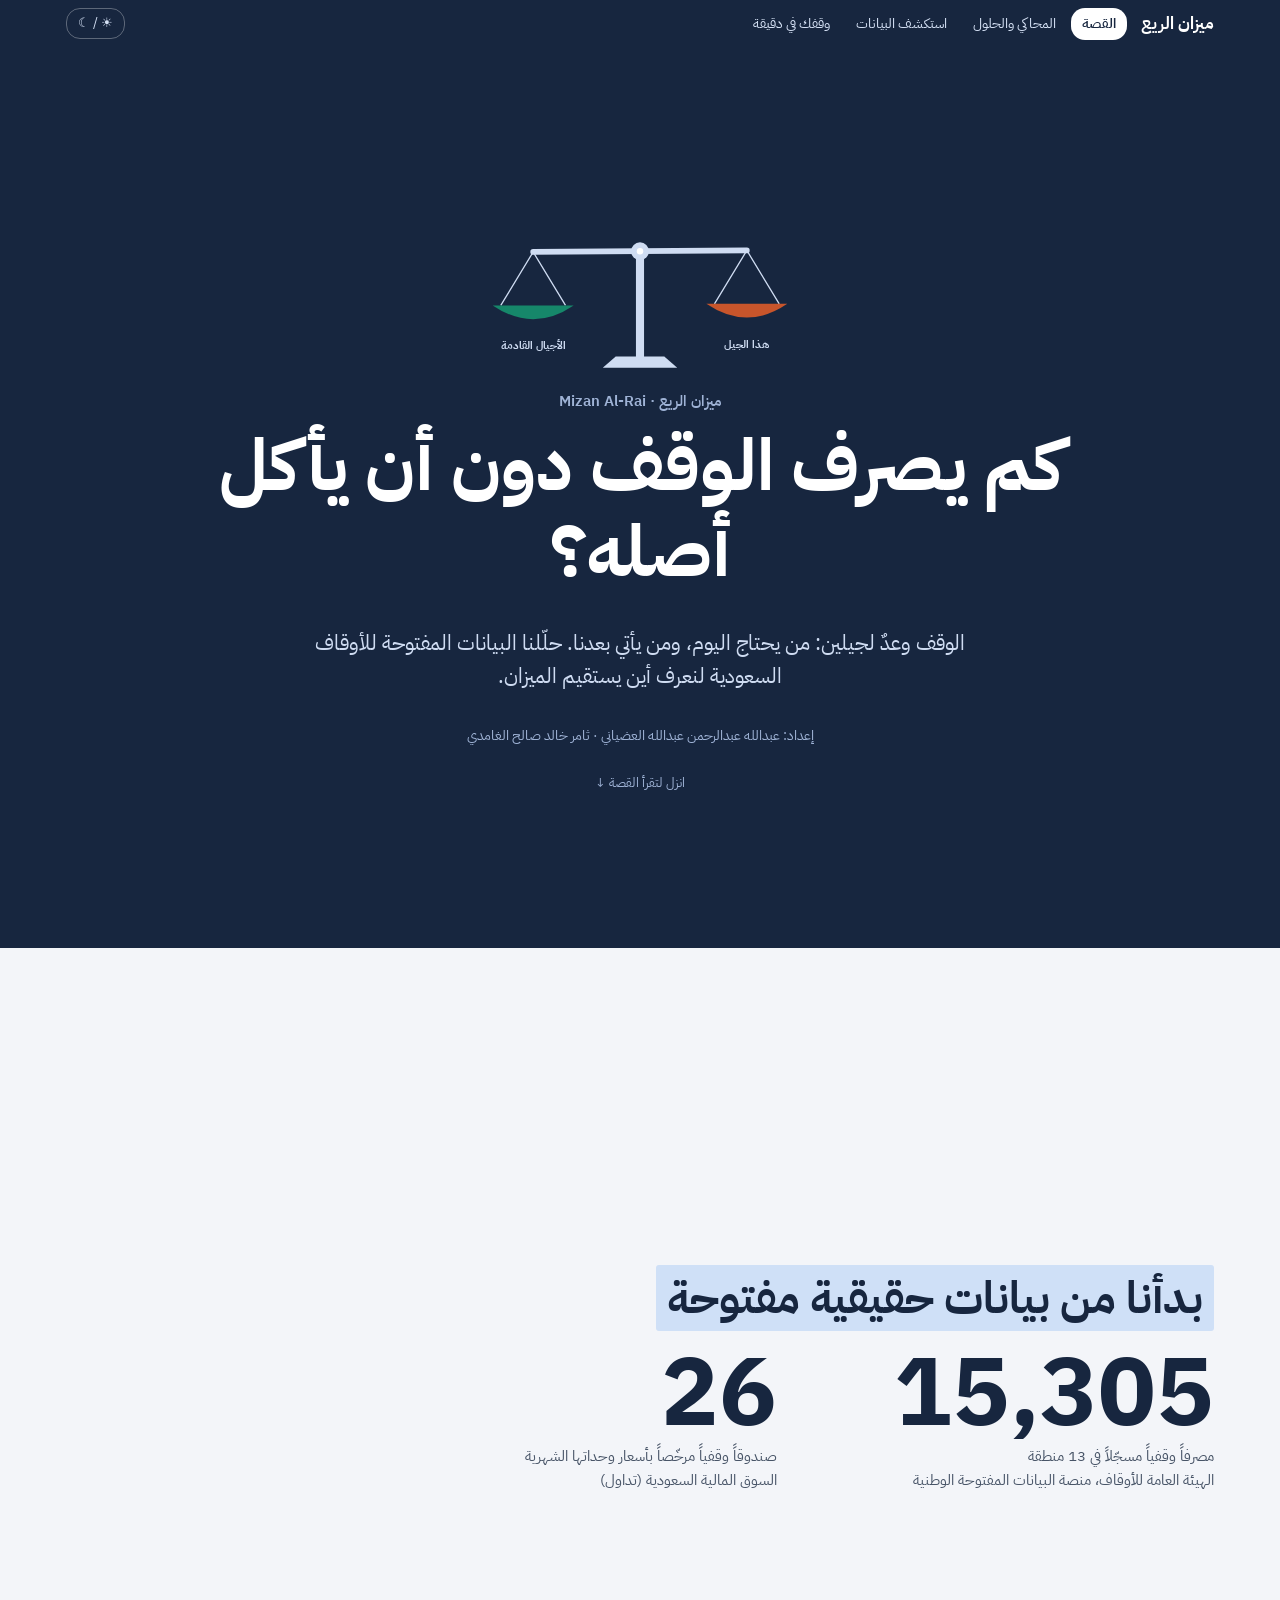
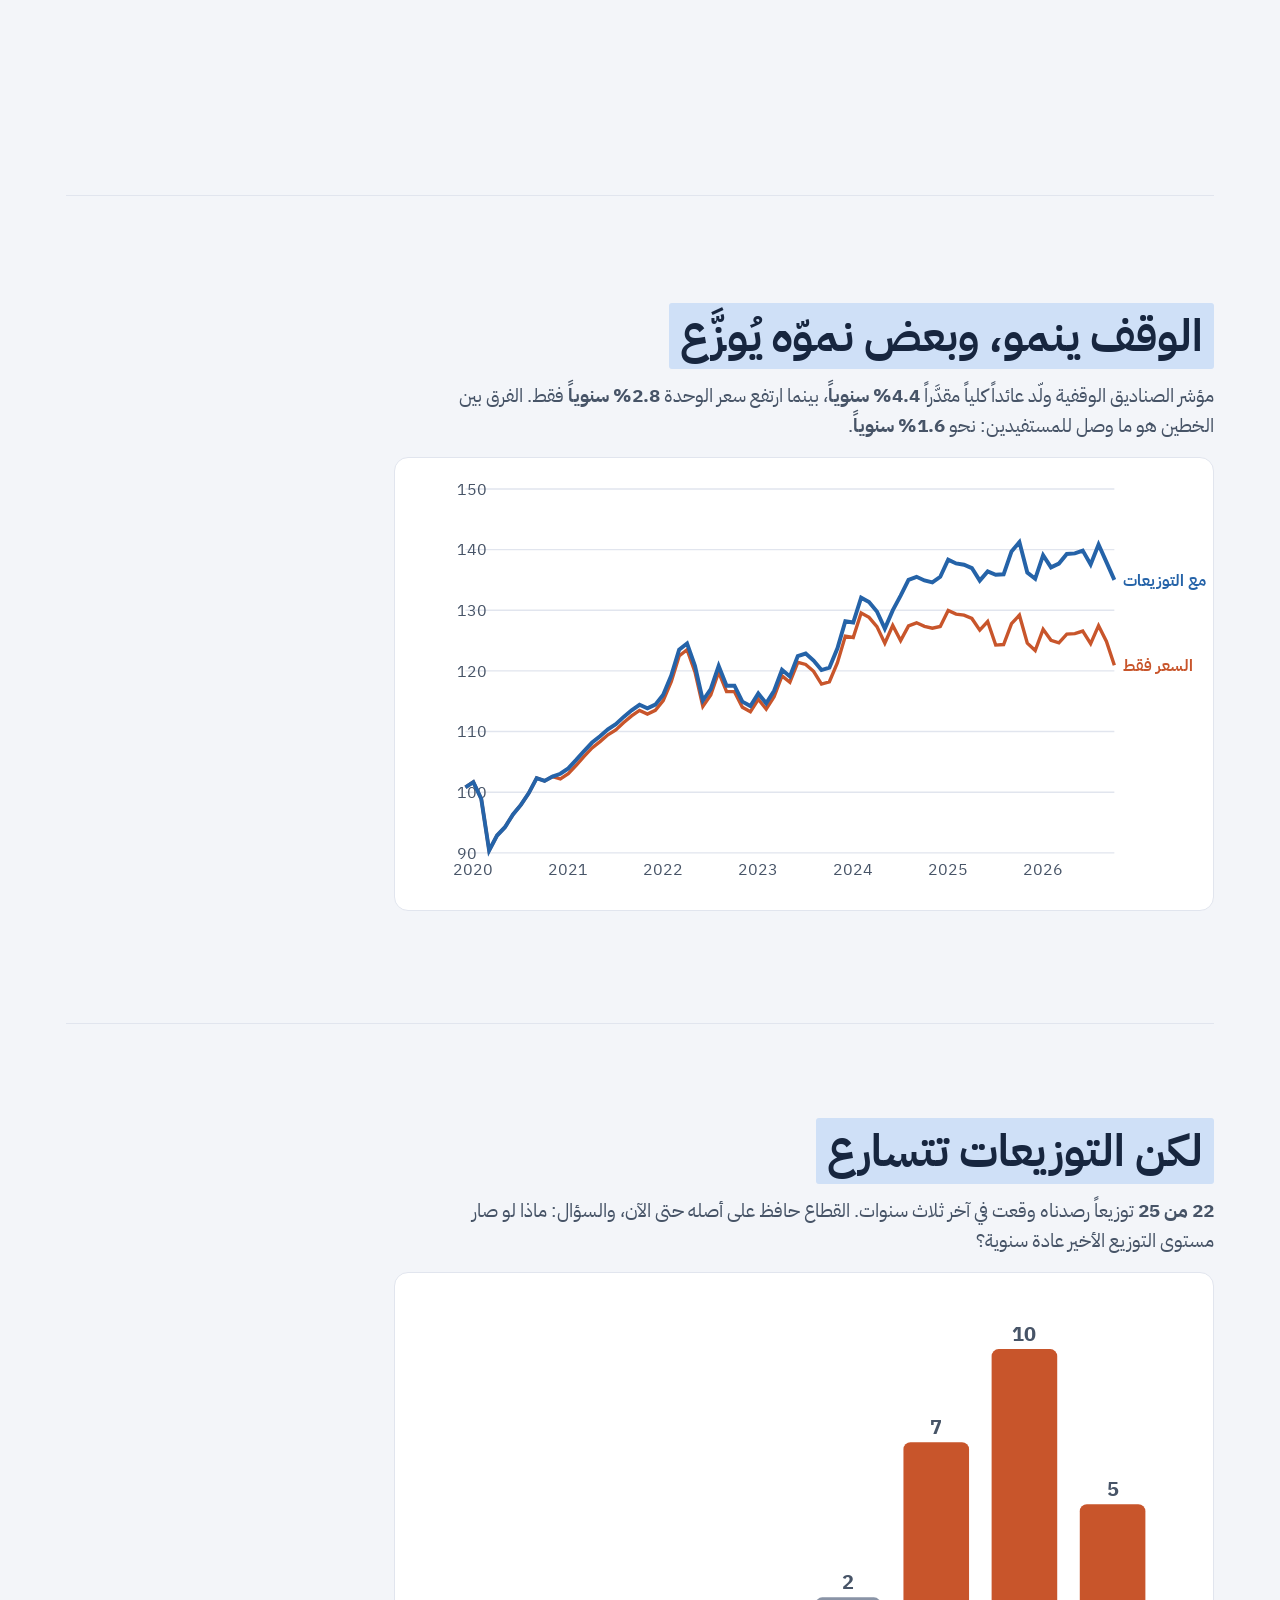
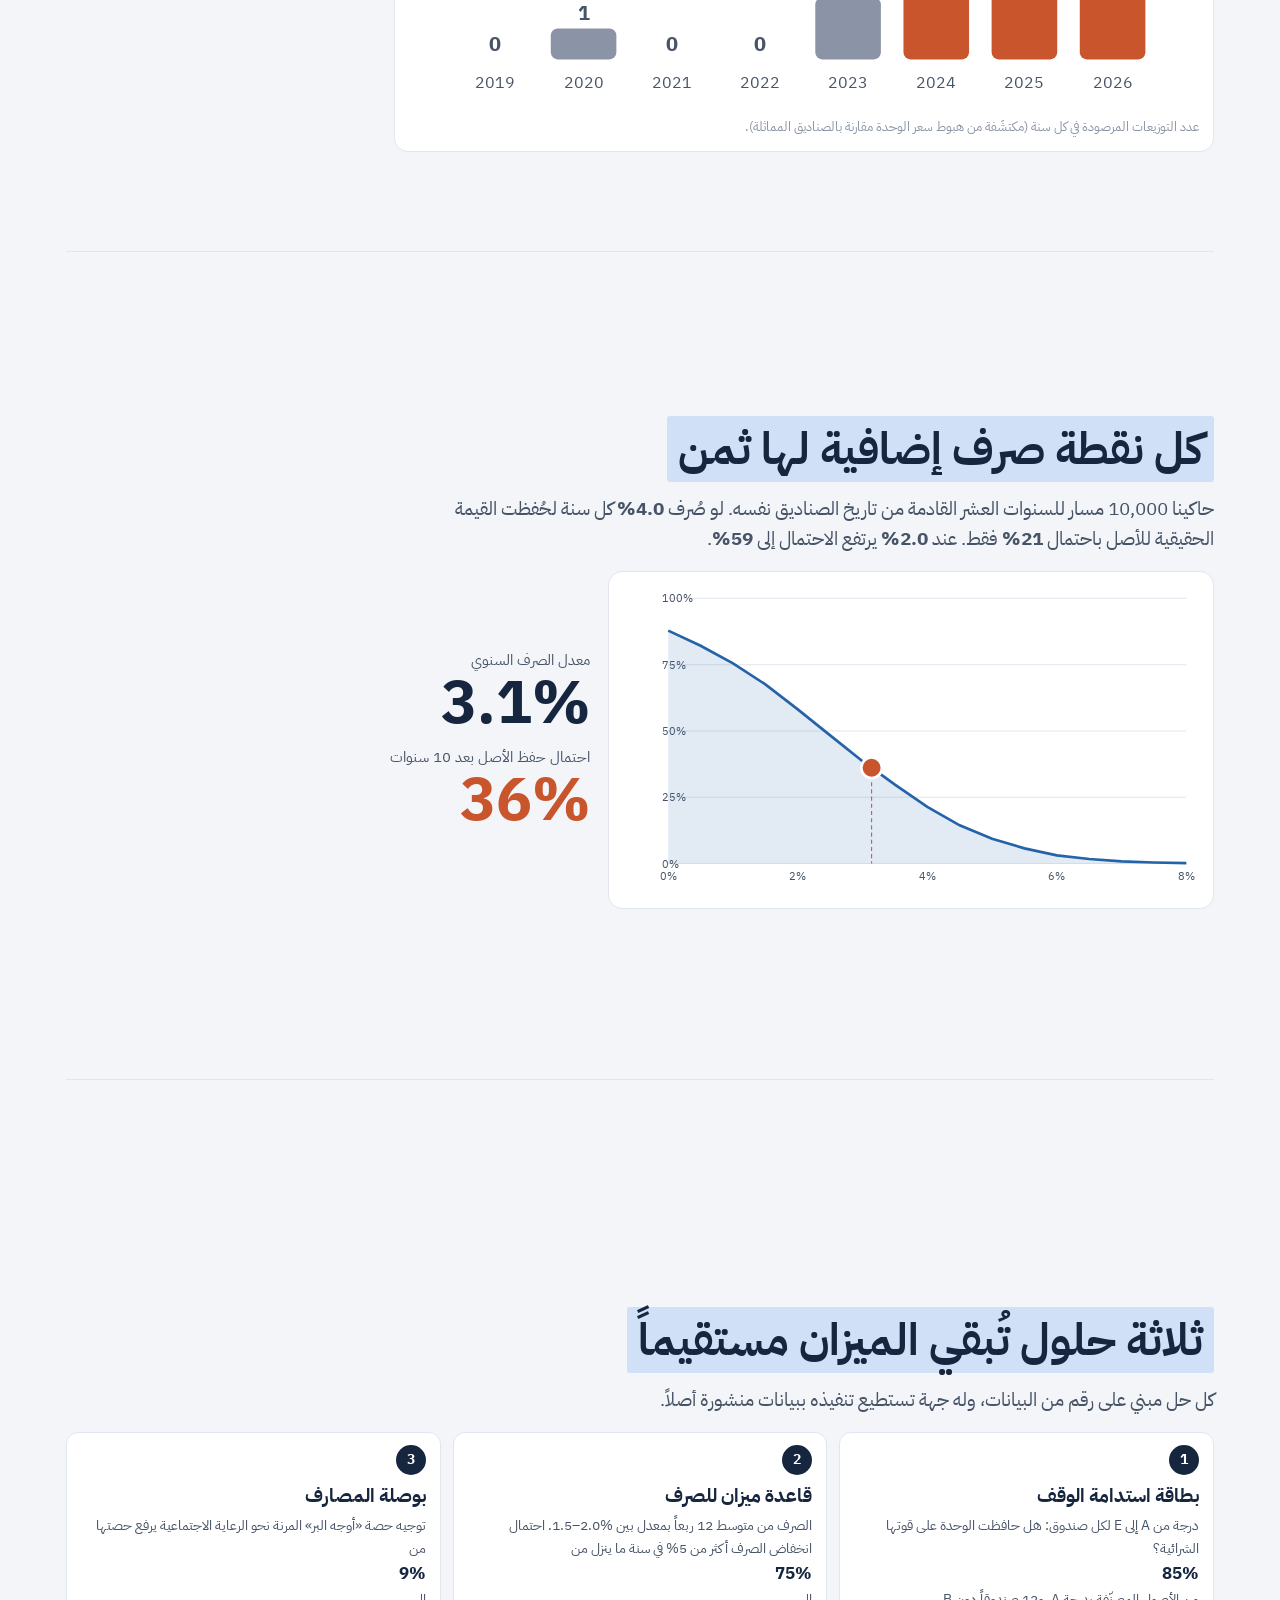
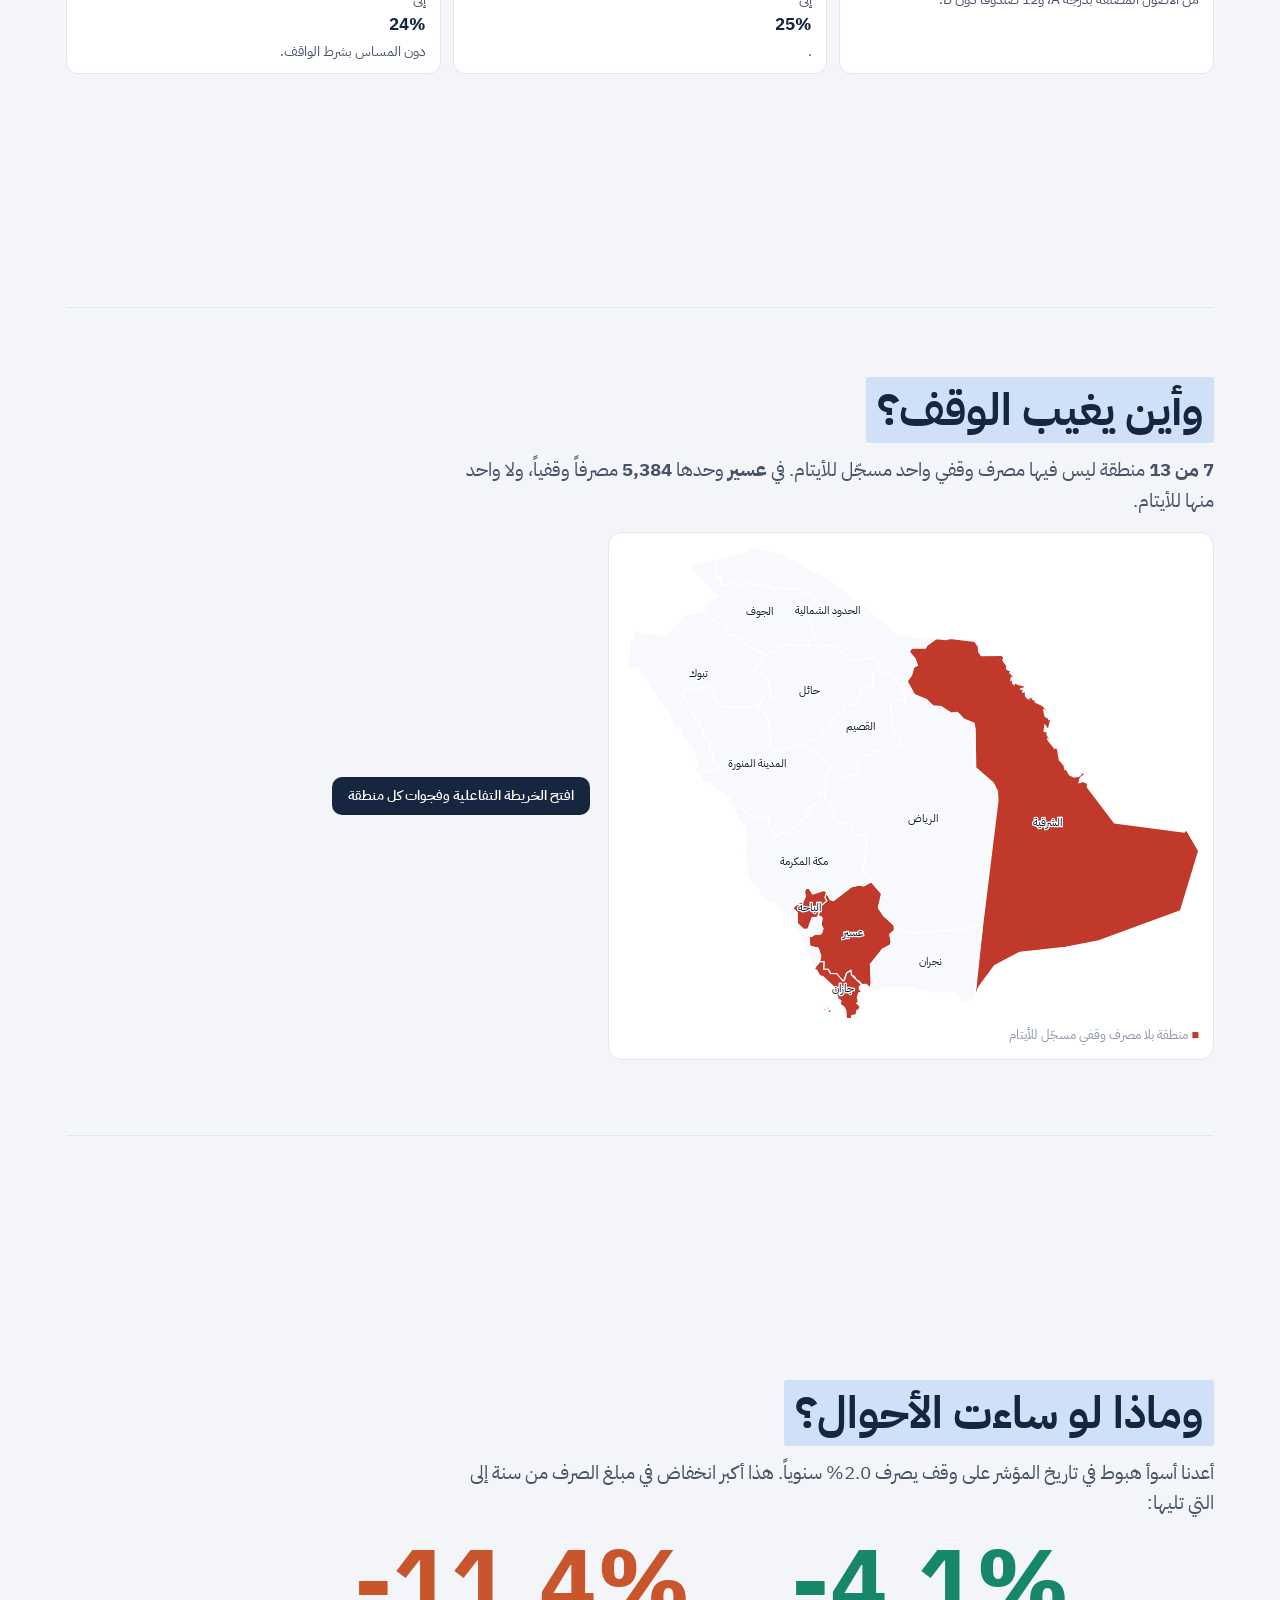
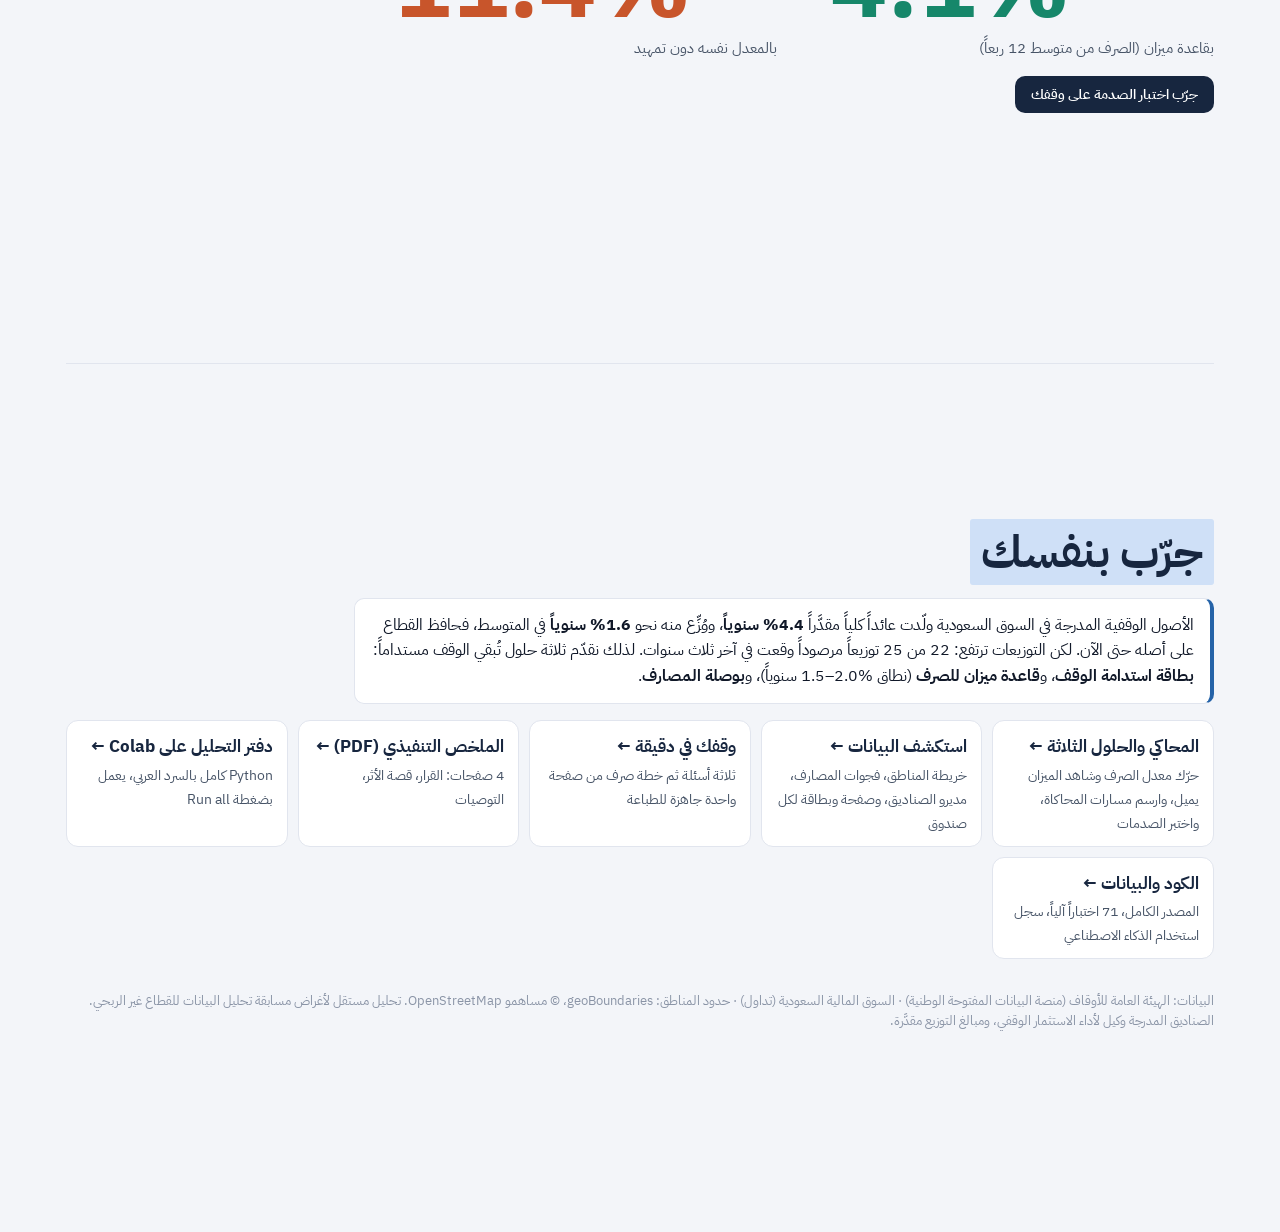
==== commit 07d97500: "Story and plan pages: drop two redundant lines" ====
--- a/index.html
+++ b/index.html
@@ -25,7 +25,6 @@
     <div><div class="bignum" data-to="15305">15,305</div><div class="l">مصرفاً وقفياً مسجّلاً في 13 منطقة<br>الهيئة العامة للأوقاف، منصة البيانات المفتوحة الوطنية</div></div>
     <div><div class="bignum" data-to="26">26</div><div class="l">صندوقاً وقفياً مرخّصاً بأسعار وحداتها الشهرية<br>السوق المالية السعودية (تداول)</div></div>
   </div>
-  <p class="lead reveal">لا رقم مكتوب باليد ولا بيانات مصطنعة: كل ما في هذه الصفحة يُعاد حسابه من الملفات الخام بأمر واحد.</p>
 </section>
 
 <section class="scene" data-scene="index">
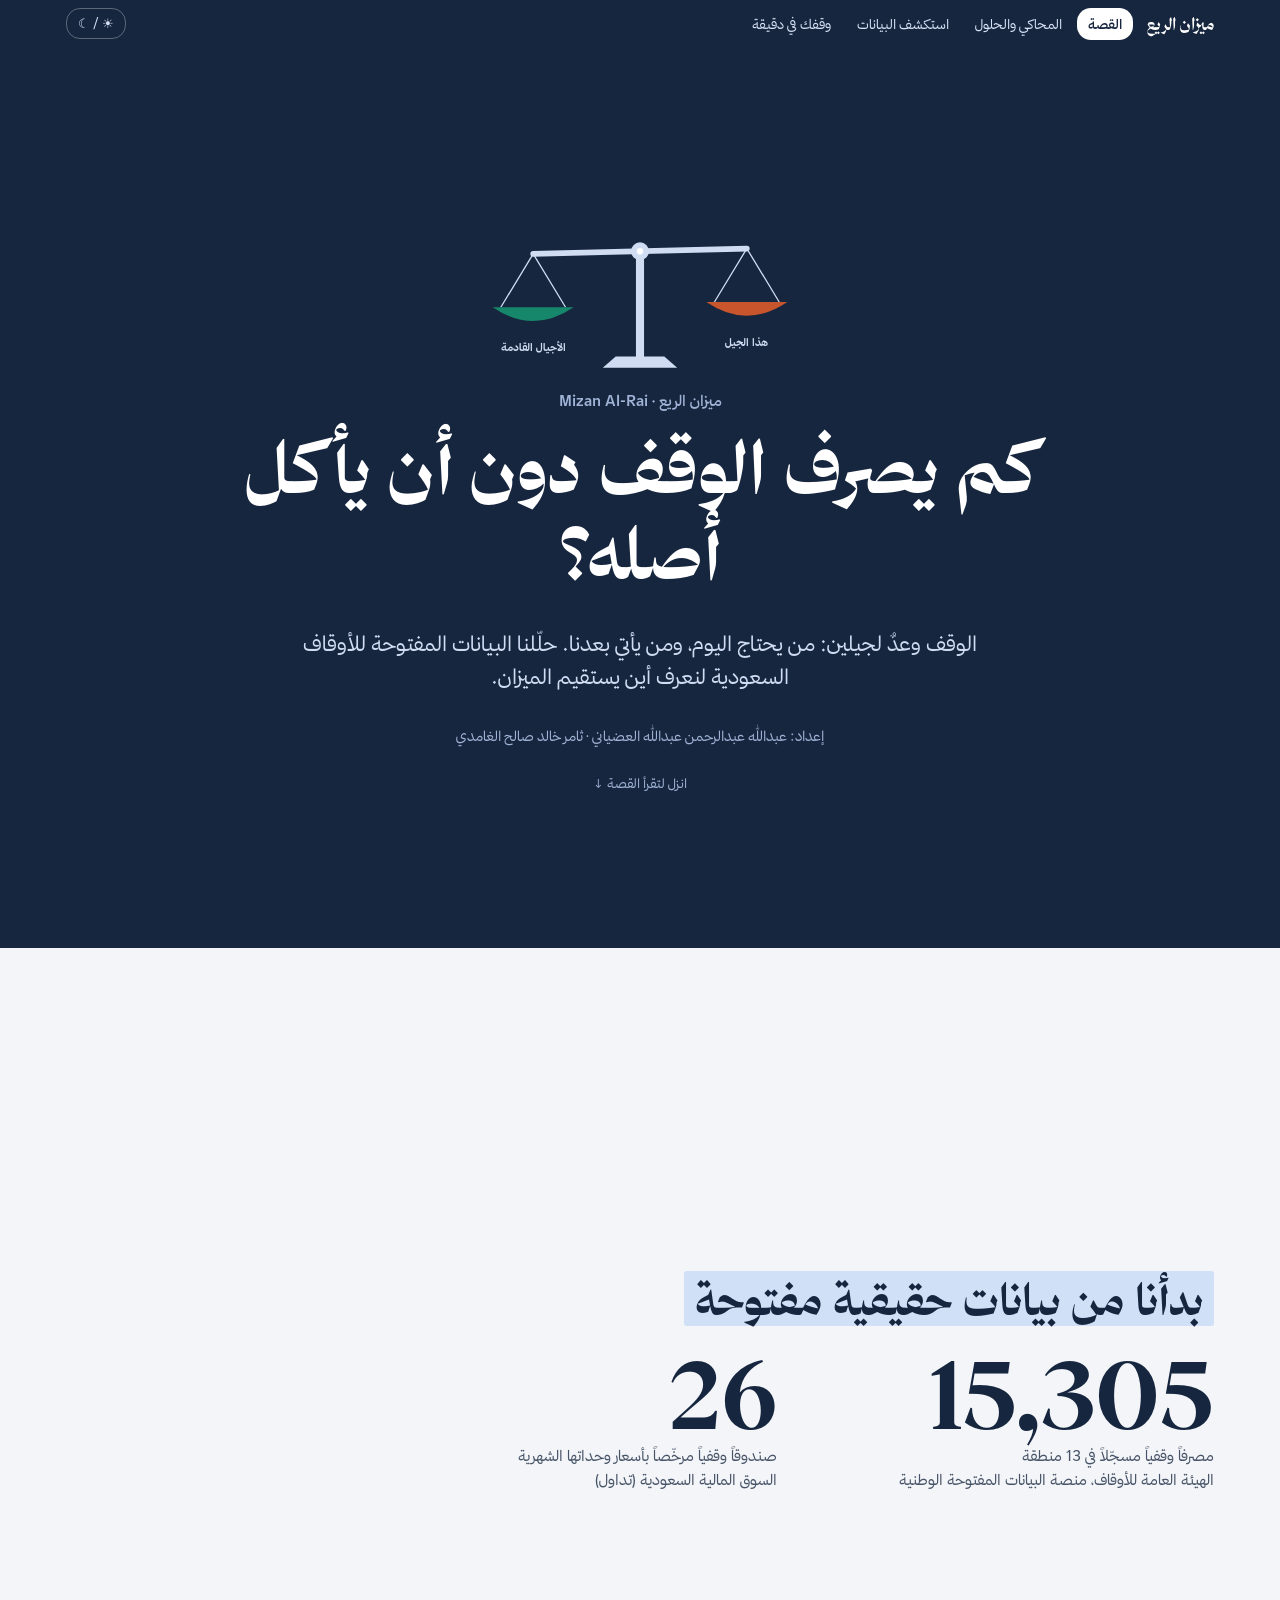
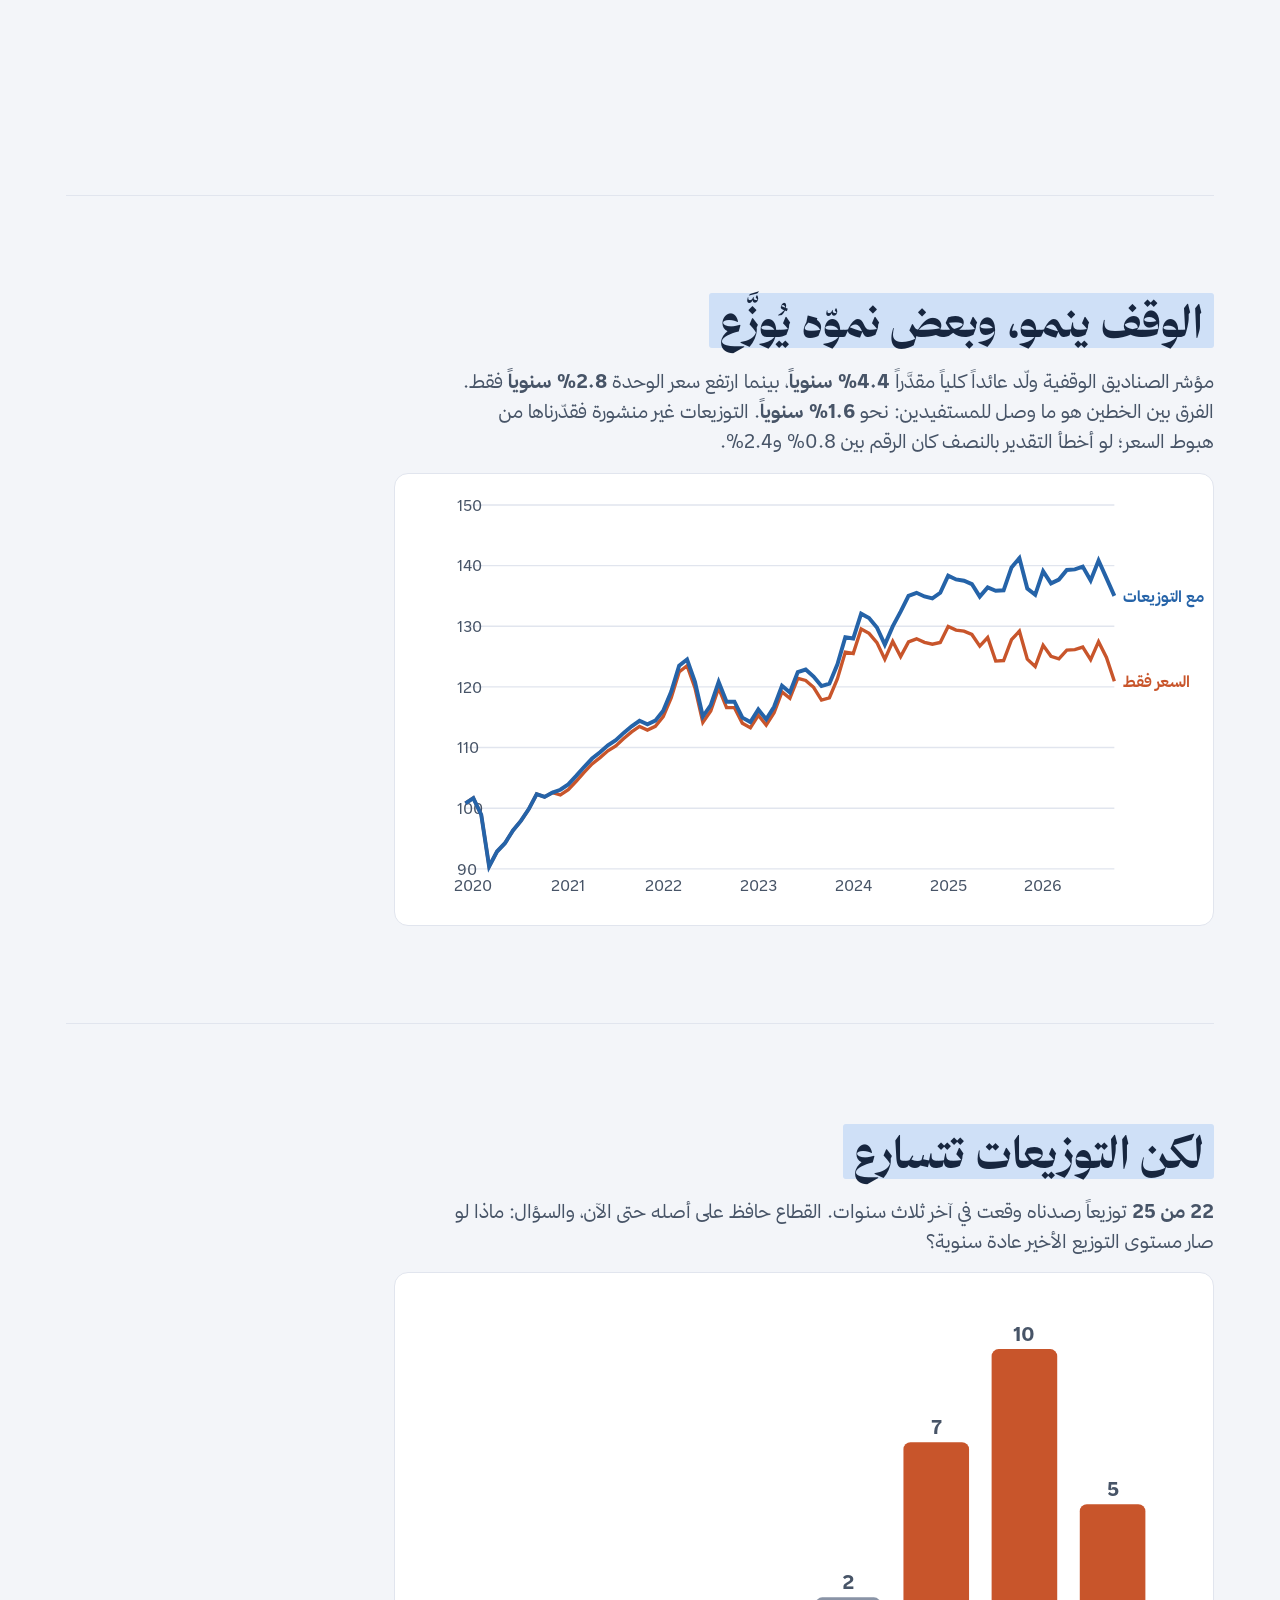
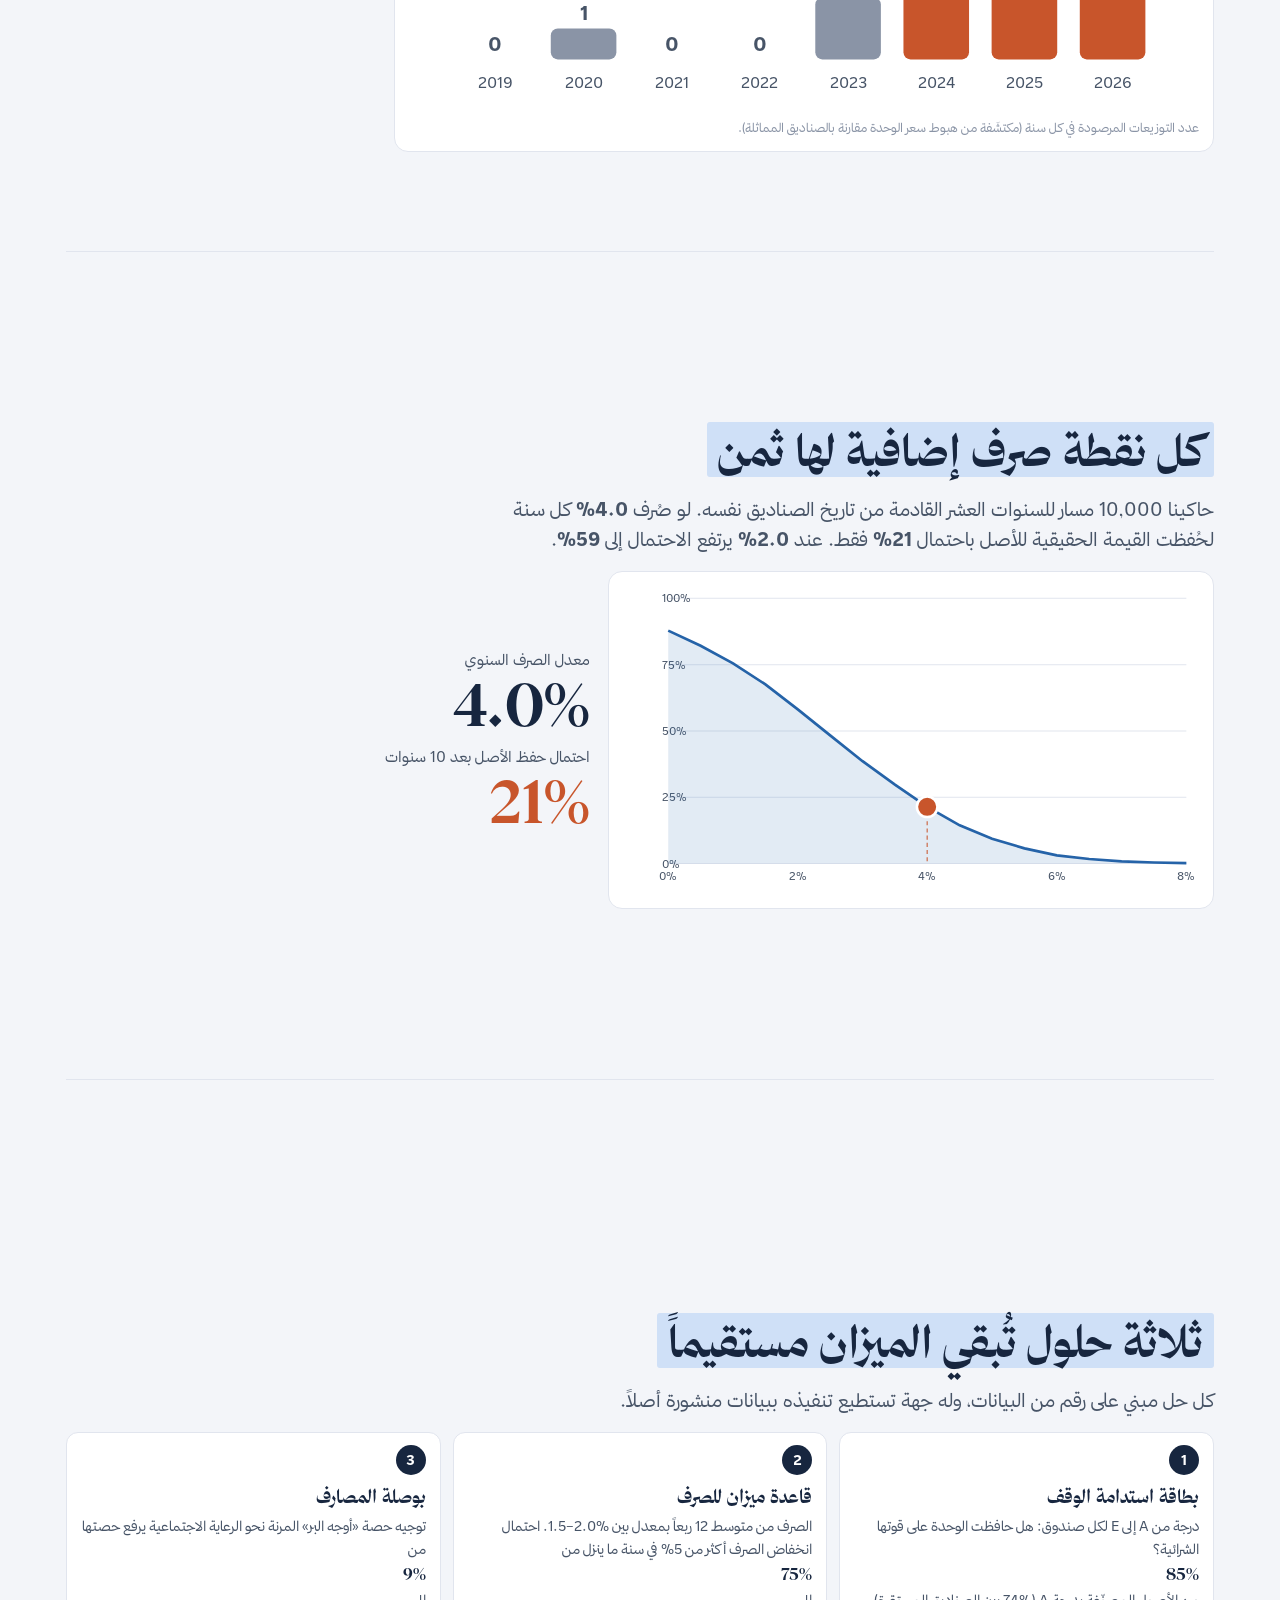
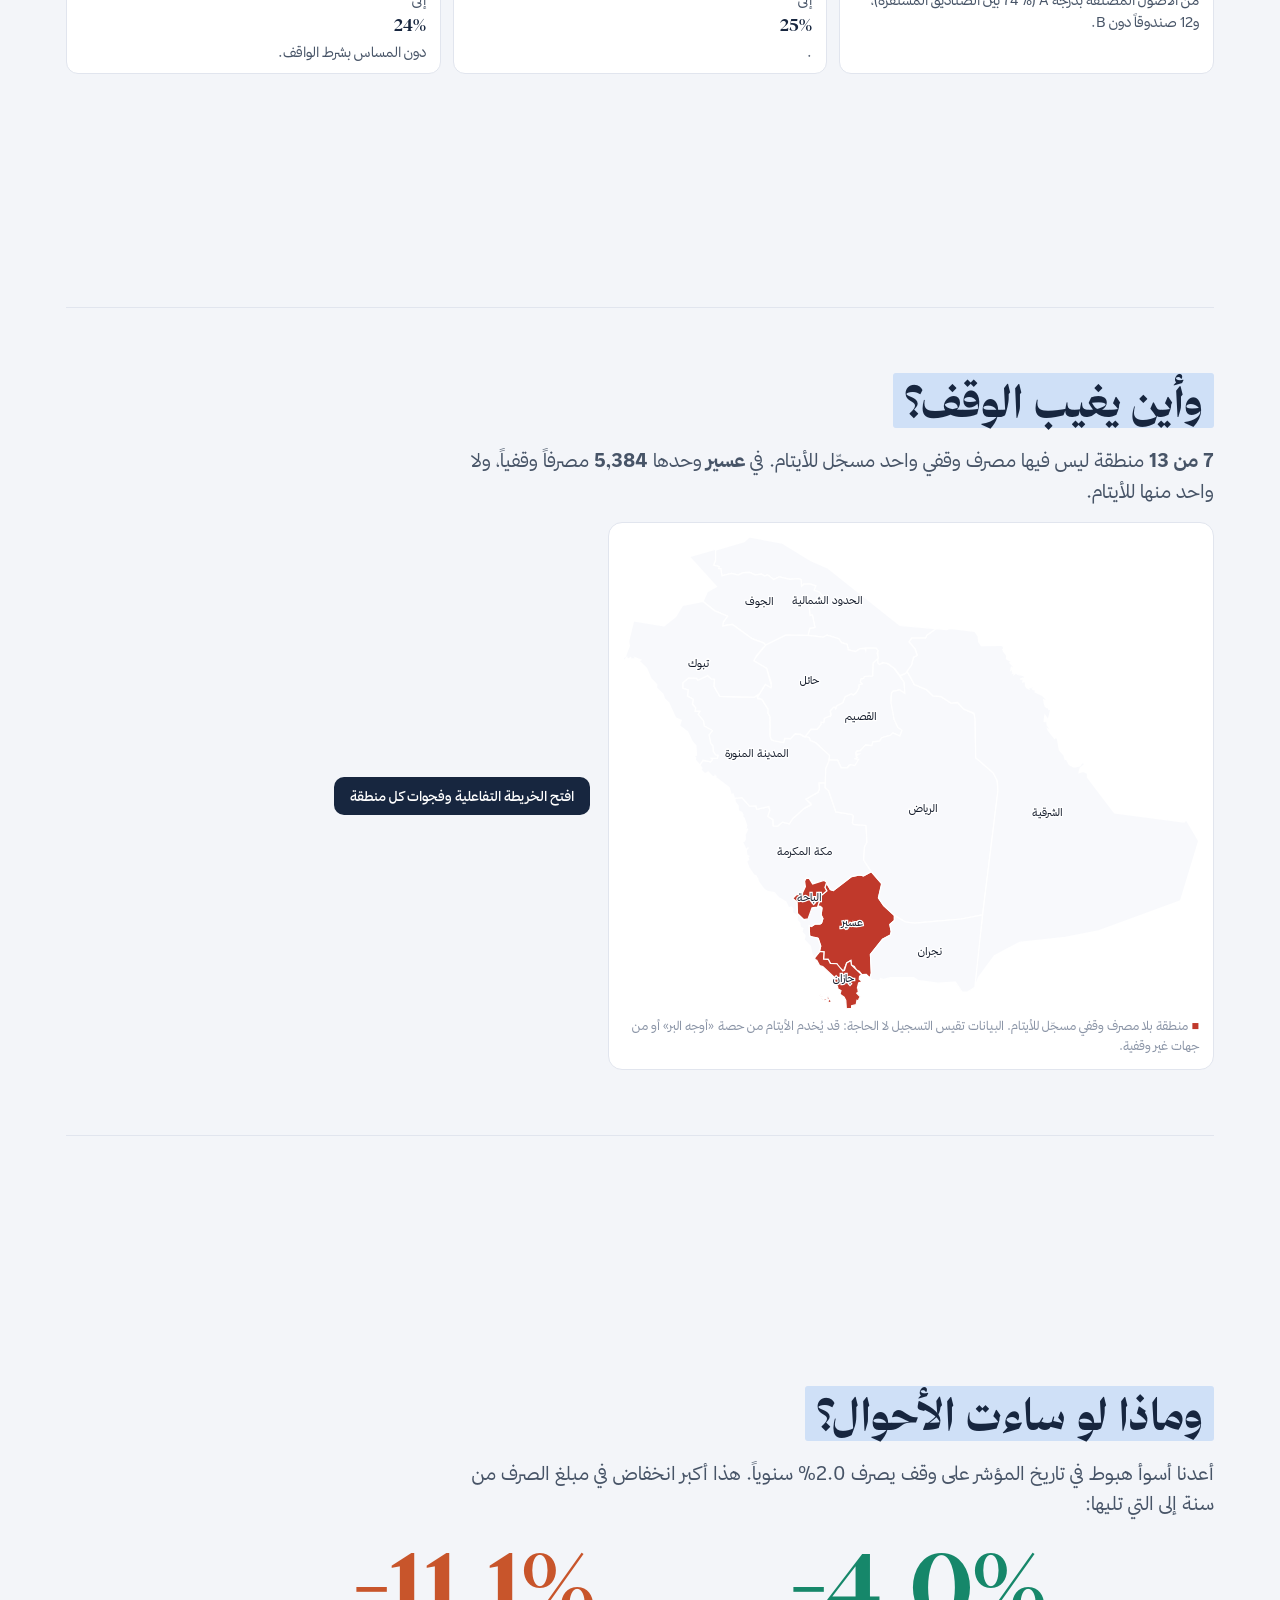
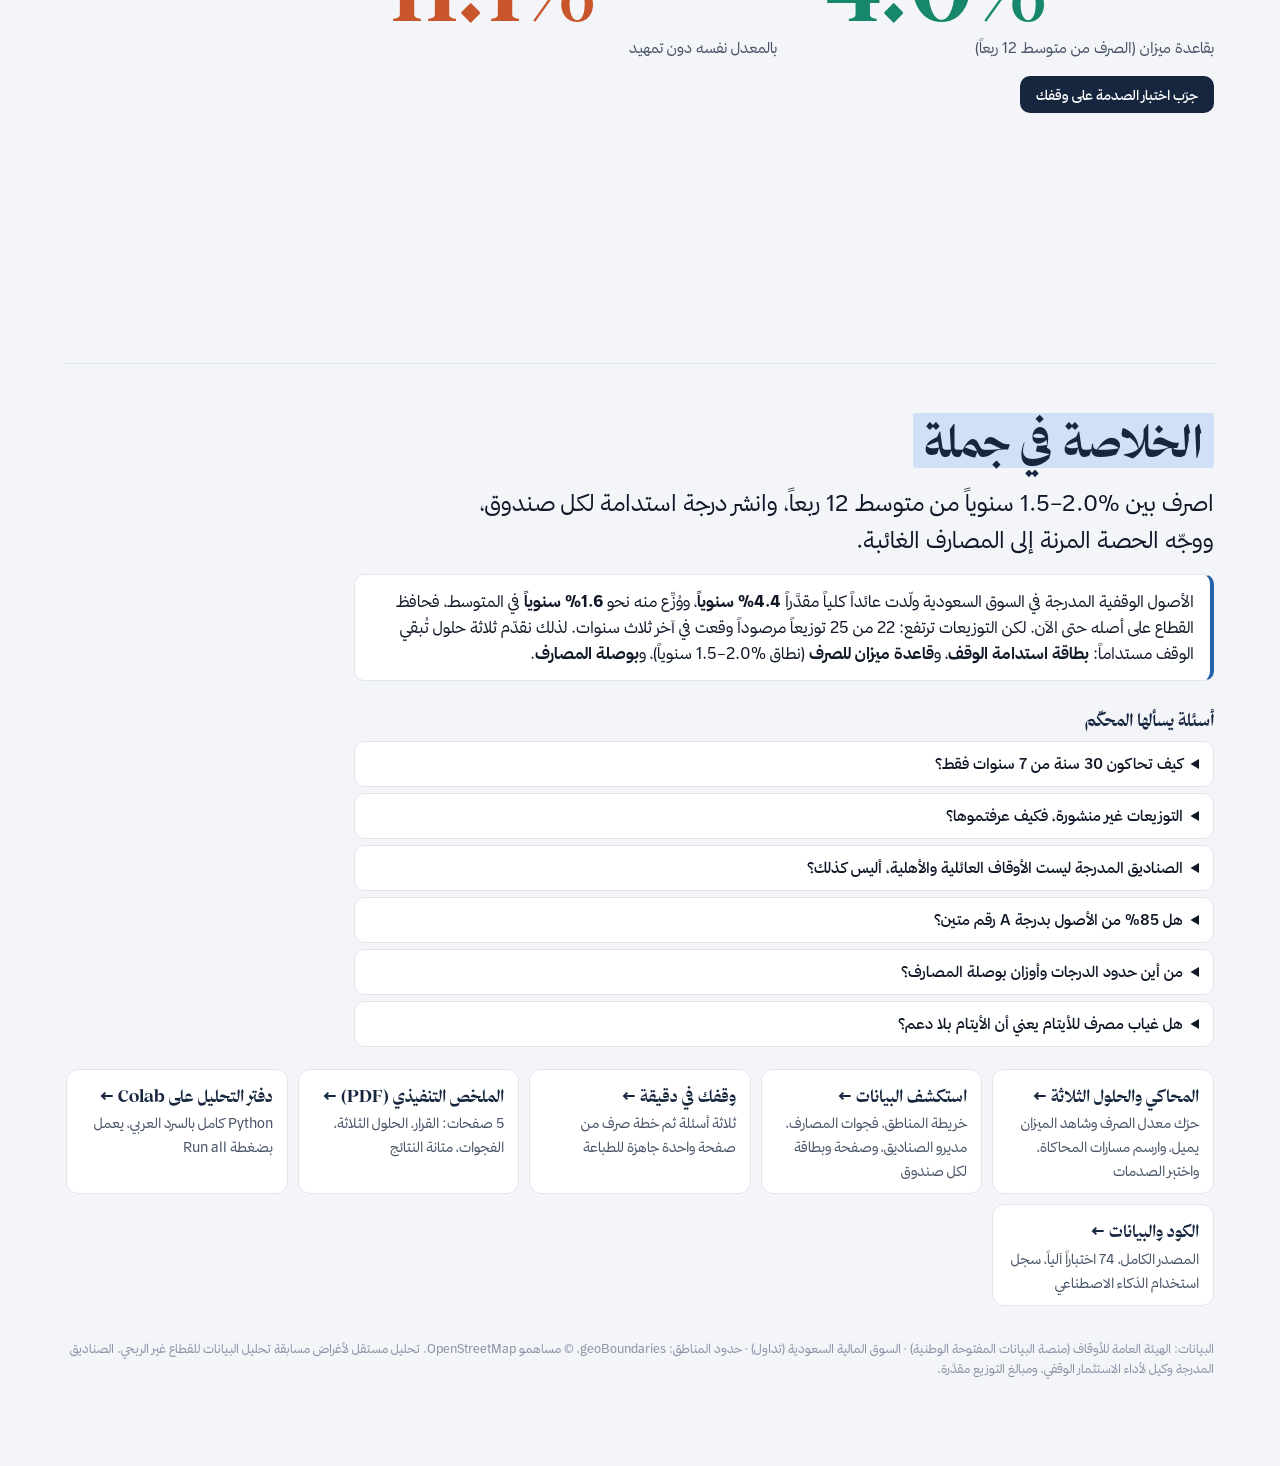
==== commit ab236952: "Robustness checks, judge questions, fifth report page, site typeface - weaker-market reruns of the s" ====
--- a/index.html
+++ b/index.html
@@ -5,7 +5,7 @@
 <meta name="description" content="منصة التنبؤ الذكي بالتدفقات المالية للوقف: ثلاثة حلول من بيانات مفتوحة حقيقية تُبقي الوقف مستداماً">
 <link rel="preconnect" href="https://fonts.googleapis.com"><link rel="preconnect" href="https://fonts.gstatic.com" crossorigin>
 <link href="https://fonts.googleapis.com/css2?family=IBM+Plex+Sans+Arabic:wght@400;600;700&display=swap" rel="stylesheet">
-<link rel="stylesheet" href="dashboard/style.css?v=6">
+<link rel="stylesheet" href="dashboard/style.css?v=7">
 </head><body>
 
 <section class="hero" data-scene="hero">
@@ -29,7 +29,7 @@
 
 <section class="scene" data-scene="index">
   <h2 class="reveal"><span class="hl">الوقف ينمو، وبعض نموّه يُوزَّع</span></h2>
-  <p class="lead reveal">مؤشر الصناديق الوقفية ولّد عائداً كلياً مقدَّراً <b>4.4% سنوياً</b>، بينما ارتفع سعر الوحدة <b>2.8% سنوياً</b> فقط. الفرق بين الخطين هو ما وصل للمستفيدين: نحو <b>1.6% سنوياً</b>.</p>
+  <p class="lead reveal">مؤشر الصناديق الوقفية ولّد عائداً كلياً مقدَّراً <b>4.4% سنوياً</b>، بينما ارتفع سعر الوحدة <b>2.8% سنوياً</b> فقط. الفرق بين الخطين هو ما وصل للمستفيدين: نحو <b>1.6% سنوياً</b>. التوزيعات غير منشورة فقدّرناها من هبوط السعر؛ لو أخطأ التقدير بالنصف كان الرقم بين 0.8% و2.4%.</p>
   <div class="fig reveal"><svg id="stIndex" viewBox="0 0 560 300" role="img" aria-label="مؤشر صناديق الوقف: العائد الكلي مقابل السعر"></svg></div>
 </section>
 
@@ -54,7 +54,7 @@
   <h2 class="reveal"><span class="hl">ثلاثة حلول تُبقي الميزان مستقيماً</span></h2>
   <p class="lead reveal">كل حل مبني على رقم من البيانات، وله جهة تستطيع تنفيذه ببيانات منشورة أصلاً.</p>
   <div class="cards3 reveal">
-    <a class="card" href="dashboard/#label"><span class="n">1</span><h3>بطاقة استدامة الوقف</h3><p>درجة من A إلى E لكل صندوق: هل حافظت الوحدة على قوتها الشرائية؟ <b>85%</b> من الأصول المصنّفة بدرجة A، و12 صندوقاً دون B.</p></a>
+    <a class="card" href="dashboard/#label"><span class="n">1</span><h3>بطاقة استدامة الوقف</h3><p>درجة من A إلى E لكل صندوق: هل حافظت الوحدة على قوتها الشرائية؟ <b>85%</b> من الأصول المصنّفة بدرجة A (74% بين الصناديق المستقرة)، و12 صندوقاً دون B.</p></a>
     <a class="card" href="dashboard/#rule"><span class="n">2</span><h3>قاعدة ميزان للصرف</h3><p>الصرف من متوسط 12 ربعاً بمعدل بين <span class="ltr">1.5–2.0%</span>. احتمال انخفاض الصرف أكثر من 5% في سنة ما ينزل من <b>75%</b> إلى <b>25%</b>.</p></a>
     <a class="card" href="dashboard/#compass"><span class="n">3</span><h3>بوصلة المصارف</h3><p>توجيه حصة «أوجه البر» المرنة نحو الرعاية الاجتماعية يرفع حصتها من <b>9%</b> إلى <b>24%</b> دون المساس بشرط الواقف.</p></a>
   </div>
@@ -65,7 +65,7 @@
   <p class="lead reveal"><b>7 من 13</b> منطقة ليس فيها مصرف وقفي واحد مسجّل للأيتام. في <b>عسير</b> وحدها <b>5,384</b> مصرفاً وقفياً، ولا واحد منها للأيتام.</p>
   <div class="duo reveal">
     <div class="fig"><svg id="stMap" class="map" role="img" aria-label="المناطق التي ليس فيها مصرف وقفي للأيتام"></svg>
-      <div class="note"><span style="color:var(--critical)">■</span> منطقة بلا مصرف وقفي مسجّل للأيتام</div></div>
+      <div class="note"><span style="color:var(--critical)">■</span> منطقة بلا مصرف وقفي مسجّل للأيتام. البيانات تقيس التسجيل لا الحاجة: قد يُخدم الأيتام من حصة «أوجه البر» أو من جهات غير وقفية.</div></div>
     <div><a class="btn" href="dashboard/explore.html">افتح الخريطة التفاعلية وفجوات كل منطقة</a></div>
   </div>
 </section>
@@ -81,25 +81,35 @@
 </section>
 
 <section class="scene" data-scene="end" style="border-bottom:0">
-  <h2 class="reveal"><span class="hl">جرّب بنفسك</span></h2>
+  <h2 class="reveal"><span class="hl">الخلاصة في جملة</span></h2>
+  <p class="lead reveal" style="font-size:clamp(18px,2.4vw,23px);color:var(--text-primary)">اصرف بين <span class="ltr">1.5–2.0%</span> سنوياً من متوسط 12 ربعاً، وانشر درجة استدامة لكل صندوق، ووجّه الحصة المرنة إلى المصارف الغائبة.</p>
   <div class="lede reveal">الأصول الوقفية المدرجة في السوق السعودية ولّدت عائداً كلياً مقدَّراً <b>4.4% سنوياً</b>،
 ووُزِّع منه نحو <b>1.6% سنوياً</b> في المتوسط، فحافظ القطاع على أصله حتى الآن. لكن التوزيعات ترتفع:
 22 من 25 توزيعاً مرصوداً وقعت في آخر ثلاث سنوات. لذلك نقدّم ثلاثة حلول تُبقي الوقف مستداماً:
 <b>بطاقة استدامة الوقف</b>، و<b>قاعدة ميزان للصرف</b> (نطاق <span class="ltr">1.5–2.0%</span> سنوياً)، و<b>بوصلة المصارف</b>.</div>
+  <div class="reveal" style="max-width:860px">
+    <h3 style="font-family:var(--font-head);color:var(--navy);margin:8px 0">أسئلة يسألها المحكّم</h3>
+    <details class="faq"><summary>كيف تحاكون 30 سنة من 7 سنوات فقط؟</summary><p>لا نتنبأ بثلاثين سنة. نعيد تركيب أشهر التاريخ الفعلي في 10,000 مسار لنقارن قواعد الصرف تحت الظروف نفسها. القرار مبني على أفق 10 سنوات، وأرقام 30 و40 سنة توضّح اتجاه المقايضة فقط. وأعدنا الحساب بأسواق أضعف: الترتيب لم يتغير في أي حالة (المعدل الأقل يحفظ أصلاً أكبر)، لكن المستوى تغيّر: لو نقص العائد 1% سنوياً نزل احتمال حفظ الأصل عند 2.0% من 59% إلى 39%. لذلك نوصي بالبدء من الطرف المتحفظ ومراجعة المعدل كل سنة.</p></details>
+    <details class="faq"><summary>التوزيعات غير منشورة، فكيف عرفتموها؟</summary><p>من هبوط سعر الوحدة في شهر تصعد فيه صناديق المديرين الآخرين (25 حدثاً). الحجم تقدير: لو أخطأ بالنصف زيادة أو نقصاً كان متوسط التوزيع بين 0.8% و2.4% بدل 1.6%. بطاقة الاستدامة لا تعتمد على هذا التقدير لأنها من سعر الوحدة المرصود، ومن توصياتنا نشر مبالغ التوزيع.</p></details>
+    <details class="faq"><summary>الصناديق المدرجة ليست الأوقاف العائلية والأهلية، أليس كذلك؟</summary><p>صحيح. لا توجد بيانات مالية مفتوحة لتلك الأوقاف (في سجل الهيئة 406 مصرفاً ذرياً فقط من 15,305). الصناديق الوقفية المدرجة هي الأصول الوقفية الوحيدة ذات سعر شهري منشور، فاستعملناها وكيلاً لعائد الاستثمار الوقفي. القاعدة نفسها تُطبَّق على أي وقف بإدخال قيمته ونوعه في «وقفك في دقيقة»، وأي جهة تملك بياناتها تعيد الحساب عليها بأمر واحد.</p></details>
+    <details class="faq"><summary>هل 85% من الأصول بدرجة A رقم متين؟</summary><p>ليس وحده. أكبر صندوق يمثّل 54% من الأصول المصنّفة ودرجته مبدئية لأن سجله أقل من 36 شهراً. بين الصناديق المستقرة وحدها 74% من الأصول بدرجة A، ونعرض الرقمين معاً.</p></details>
+    <details class="faq"><summary>من أين حدود الدرجات وأوزان بوصلة المصارف؟</summary><p>الدرجة A معيار موضوعي: هل واكبت قيمة الوحدة التضخم؟ حدود بقية الدرجات وأوزان الأولوية مقترحات منا، معلنة وقابلة للتعديل، وهي مدخلات في الكود لا ثوابت. وتغيير افتراض التضخم يغيّر درجة صندوق واحد فقط.</p></details>
+    <details class="faq"><summary>هل غياب مصرف للأيتام يعني أن الأيتام بلا دعم؟</summary><p>لا. البيانات تقيس ما سُجّل وقفاً باسم المصرف، لا الحاجة ولا الدعم الفعلي. قد يُخدم الأيتام من حصة «أوجه البر» أو من جمعيات غير وقفية. الفجوة تقول أين لم يُخصَّص وقف، وهي نقطة بداية للواقف الجديد والهيئة. والمناطق التي فيها أقل من 50 مصرفاً مسجّلاً وسمناها لأن الغياب فيها قد يعكس قلة التسجيل.</p></details>
+  </div>
   <div class="links reveal">
     <a class="card" href="dashboard/"><b>المحاكي والحلول الثلاثة ←</b><span>حرّك معدل الصرف وشاهد الميزان يميل، وارسم مسارات المحاكاة، واختبر الصدمات</span></a>
     <a class="card" href="dashboard/explore.html"><b>استكشف البيانات ←</b><span>خريطة المناطق، فجوات المصارف، مديرو الصناديق، وصفحة وبطاقة لكل صندوق</span></a>
     <a class="card" href="dashboard/plan.html"><b>وقفك في دقيقة ←</b><span>ثلاثة أسئلة ثم خطة صرف من صفحة واحدة جاهزة للطباعة</span></a>
-    <a class="card" href="report/executive_summary.pdf"><b>الملخص التنفيذي (PDF) ←</b><span>4 صفحات: القرار، قصة الأثر، التوصيات</span></a>
+    <a class="card" href="report/executive_summary.pdf"><b>الملخص التنفيذي (PDF) ←</b><span>5 صفحات: القرار، الحلول الثلاثة، الفجوات، متانة النتائج</span></a>
     <a class="card" href="https://colab.research.google.com/github/A-a-a124/mizan-alrai/blob/main/analysis.ipynb"><b>دفتر التحليل على Colab ←</b><span>Python كامل بالسرد العربي، يعمل بضغطة Run all</span></a>
-    <a class="card" href="https://github.com/A-a-a124/mizan-alrai"><b>الكود والبيانات ←</b><span>المصدر الكامل، 71 اختباراً آلياً، سجل استخدام الذكاء الاصطناعي</span></a>
+    <a class="card" href="https://github.com/A-a-a124/mizan-alrai"><b>الكود والبيانات ←</b><span>المصدر الكامل، 74 اختباراً آلياً، سجل استخدام الذكاء الاصطناعي</span></a>
   </div>
   <footer class="reveal">البيانات: الهيئة العامة للأوقاف (منصة البيانات المفتوحة الوطنية) · السوق المالية السعودية (تداول) · حدود المناطق: geoBoundaries، © مساهمو OpenStreetMap. تحليل مستقل لأغراض مسابقة تحليل البيانات للقطاع غير الربحي. الصناديق المدرجة وكيل لأداء الاستثمار الوقفي، ومبالغ التوزيع مقدَّرة.</footer>
 </section>
 
 </div>
-<script src="dashboard/data.js?v=6"></script>
-<script src="dashboard/map.js?v=6"></script>
-<script src="dashboard/common.js?v=6"></script>
-<script src="dashboard/story.js?v=6"></script>
+<script src="dashboard/data.js?v=7"></script>
+<script src="dashboard/map.js?v=7"></script>
+<script src="dashboard/common.js?v=7"></script>
+<script src="dashboard/story.js?v=7"></script>
 </body></html>
--- a/dashboard/style.css
+++ b/dashboard/style.css
@@ -1,5 +1,10 @@
 /* Mizan Al-Rai — one visual identity for the story page, the simulator and the data explorer.
    Thmanyah is used when installed on the device; IBM Plex Sans Arabic is the web fallback. */
+@font-face{font-family:"thmanyah sans";src:url("fonts/thmanyahsans-Regular.woff2") format("woff2");font-weight:400;font-style:normal;font-display:swap}
+@font-face{font-family:"thmanyah sans";src:url("fonts/thmanyahsans-Medium.woff2") format("woff2");font-weight:500 600;font-style:normal;font-display:swap}
+@font-face{font-family:"thmanyah sans";src:url("fonts/thmanyahsans-Bold.woff2") format("woff2");font-weight:700 900;font-style:normal;font-display:swap}
+@font-face{font-family:"thmanyah serif display";src:url("fonts/thmanyahserifdisplay-Bold.woff2") format("woff2");font-weight:400 700;font-style:normal;font-display:swap}
+@font-face{font-family:"thmanyah serif display";src:url("fonts/thmanyahserifdisplay-Black.woff2") format("woff2");font-weight:800 900;font-style:normal;font-display:swap}
 :root{
   --surface-0:#f3f5f9; --surface-1:#f8f9fc; --card:#ffffff; --rule:#e1e5ee;
   --text-primary:#101828; --text-secondary:#475467; --text-muted:#8a94a6;
@@ -230,6 +235,16 @@
 a.card:hover,a.card:focus-visible{border-color:var(--series-1);transform:translateY(-2px);outline:none}
 a.card b{display:block;color:var(--navy);font-size:17px;margin-bottom:2px;font-family:var(--font-head)}
 a.card span{color:var(--text-secondary);font-size:14px}
+details.faq{background:var(--card);border:1px solid var(--rule);border-radius:10px;padding:10px 14px;margin:6px 0}
+details.faq summary{cursor:pointer;font-weight:600;color:var(--text-primary);font-size:15px}
+details.faq p{margin:8px 0 2px;color:var(--text-secondary);font-size:14.5px}
 .lede{background:var(--card);border:1px solid var(--rule);border-inline-start:4px solid var(--series-1);border-radius:10px;padding:14px 16px;font-size:16px;max-width:860px}
 @media (max-width:860px){.cards3{grid-template-columns:1fr}.scene{min-height:auto;padding:36px 0}}
 @media (prefers-reduced-motion: reduce){.reveal{opacity:1;transform:none;transition:none}.hero .down{animation:none}html{scroll-behavior:auto}}
+@media print{
+  :root,:root[data-theme="dark"]{--surface-0:#fff;--surface-1:#f1f3f8;--card:#fff;--rule:#d5dae4;--text-primary:#000;--text-secondary:#333;
+    --text-muted:#666;--navy:#17263f;--series-1:#2563a8;--series-2:#c8552b;--series-3:#16876a}
+  @page{margin:12mm}
+  body{font-size:11.5px}.sheet h2{font-size:20px}.sheet .big{grid-template-columns:repeat(3,1fr)}.sheet .big div{padding:6px 10px}
+  .sheet .big .v{font-size:19px}.sheet h3{margin:9px 0 3px;font-size:15px}.alloc-row{margin:1px 0;font-size:11.5px}
+}
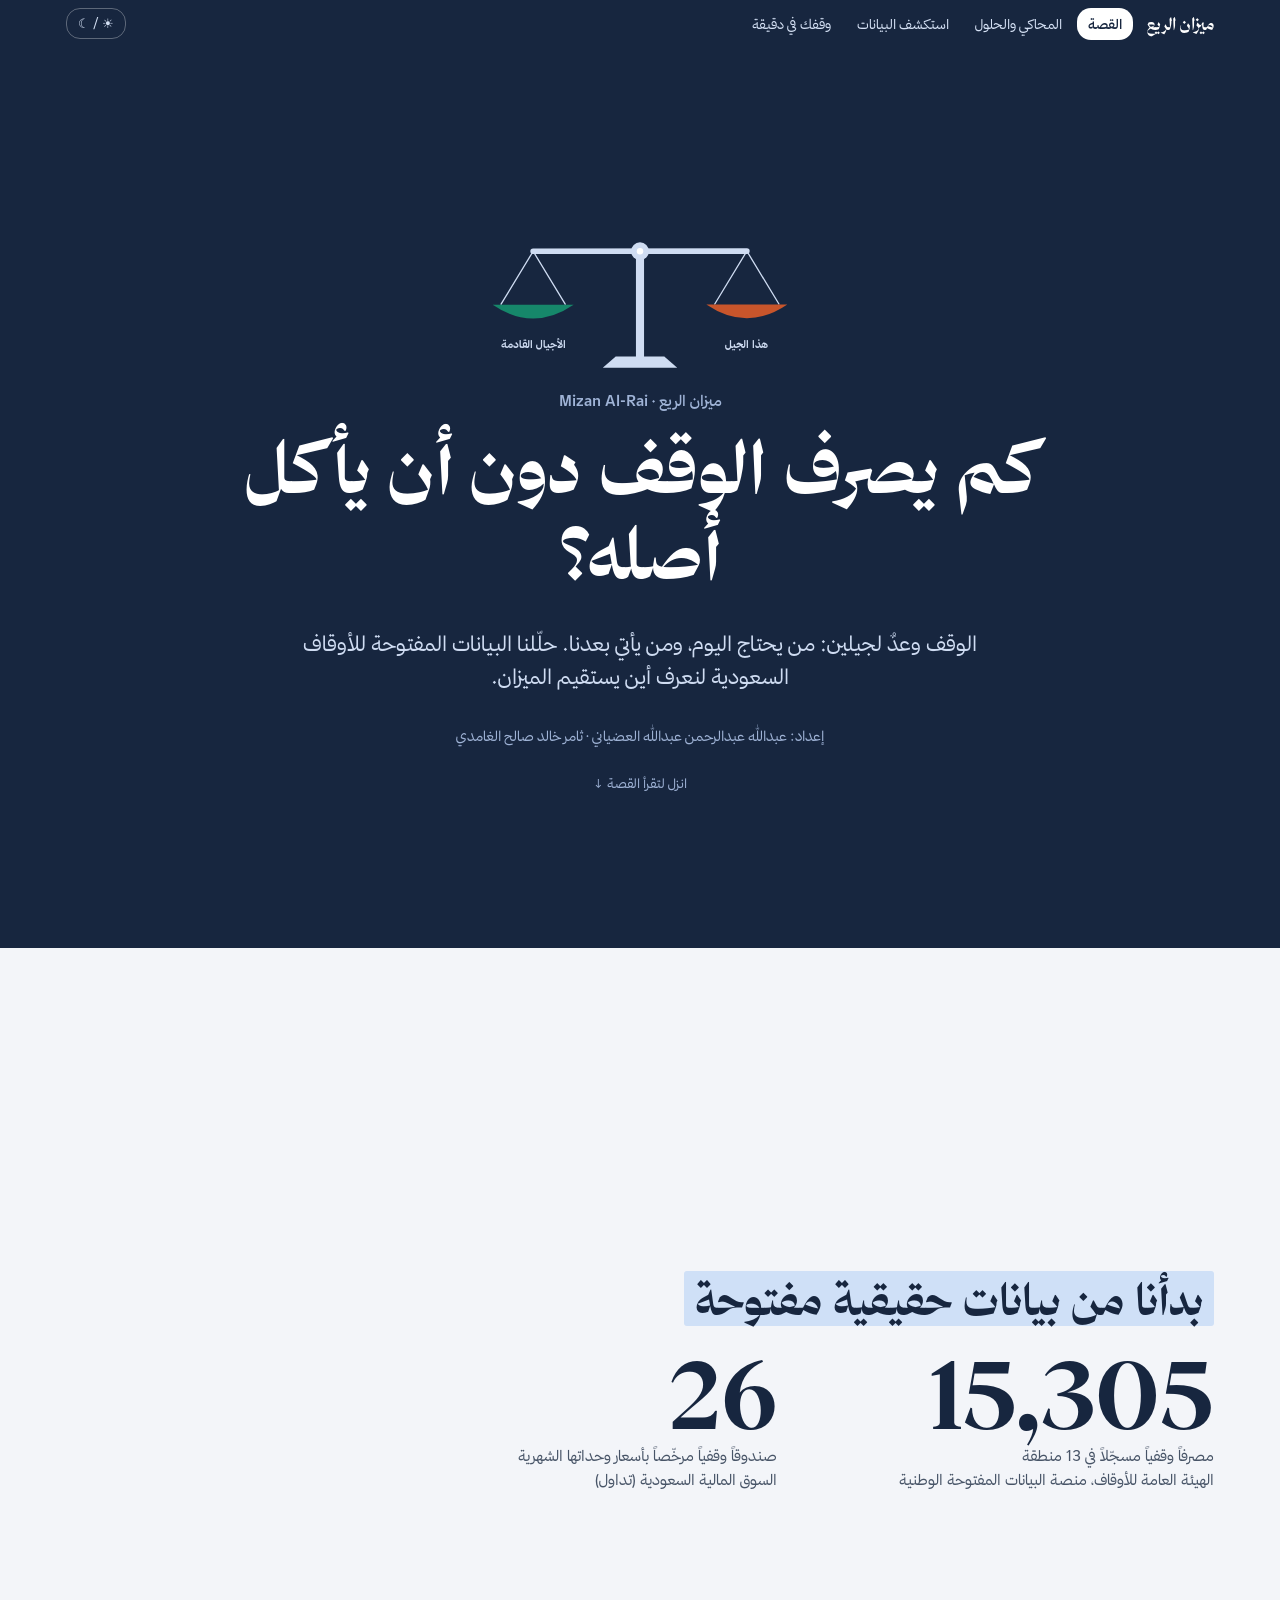
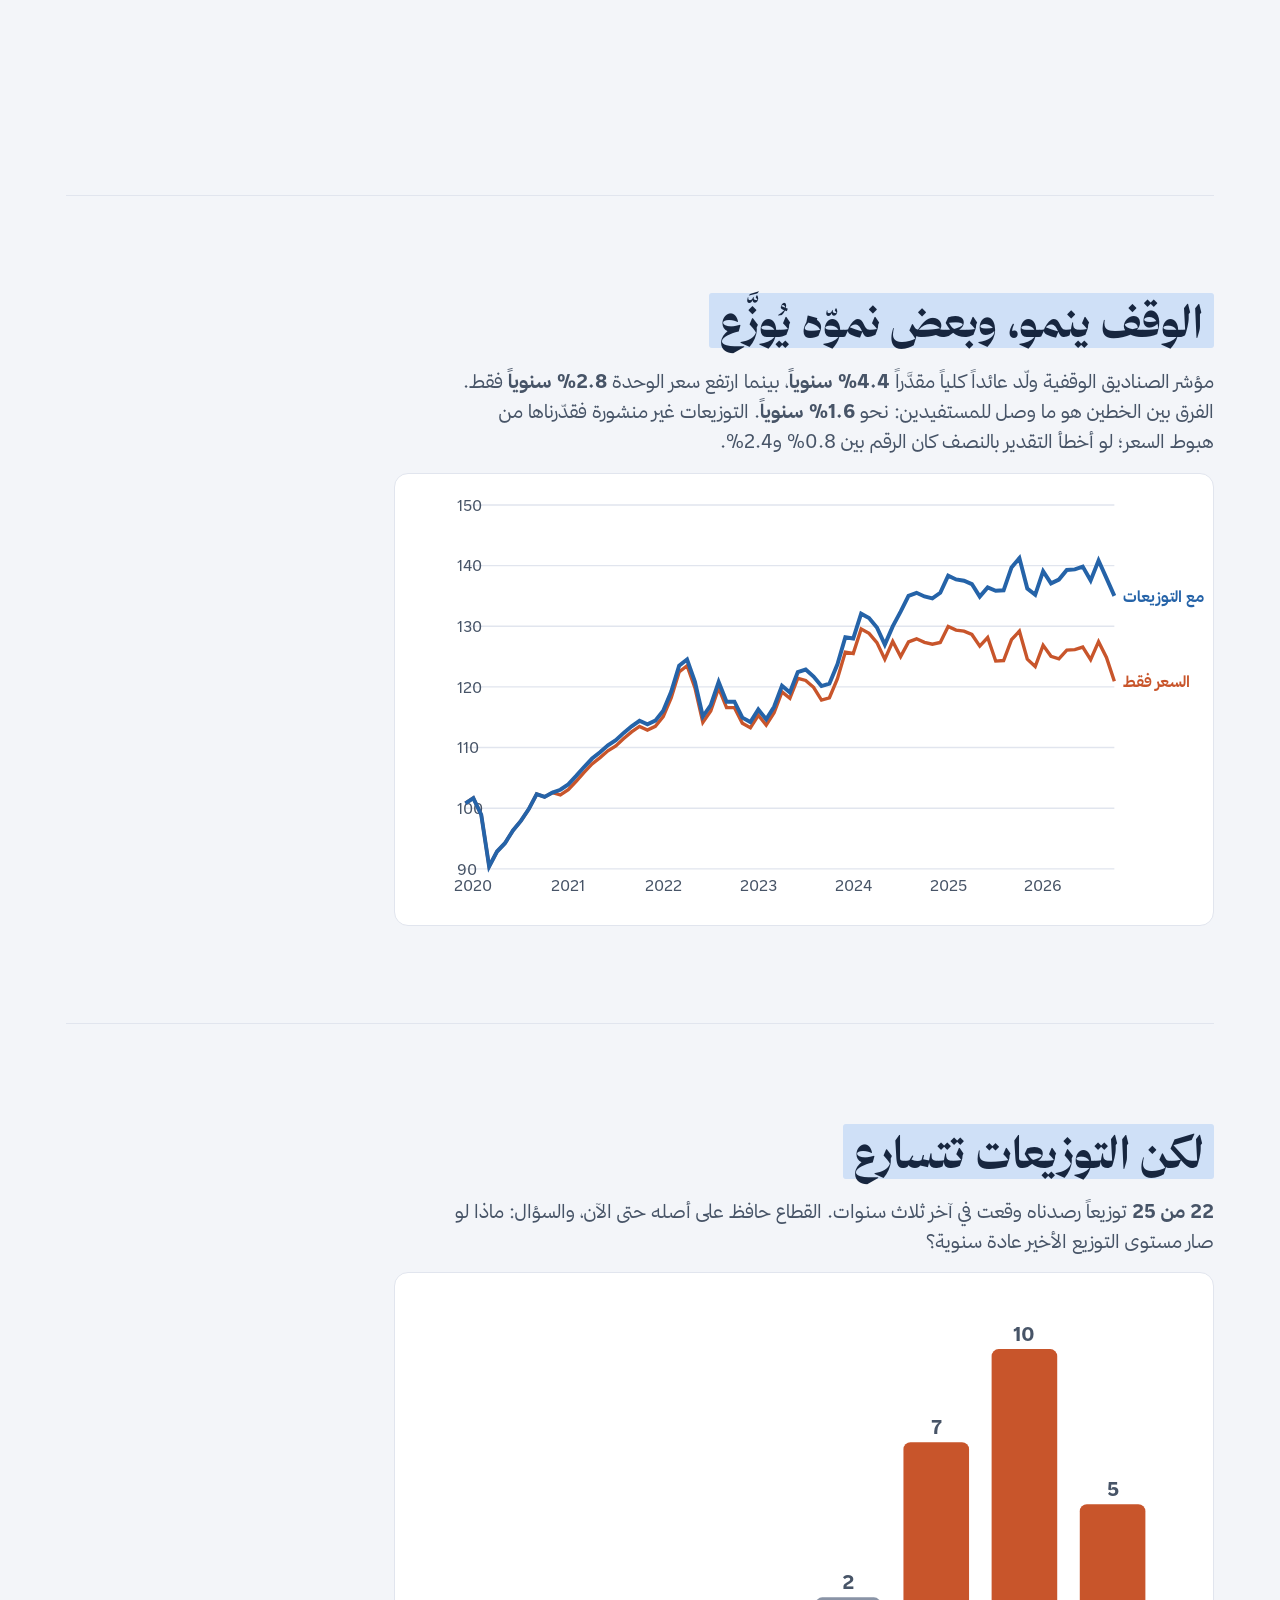
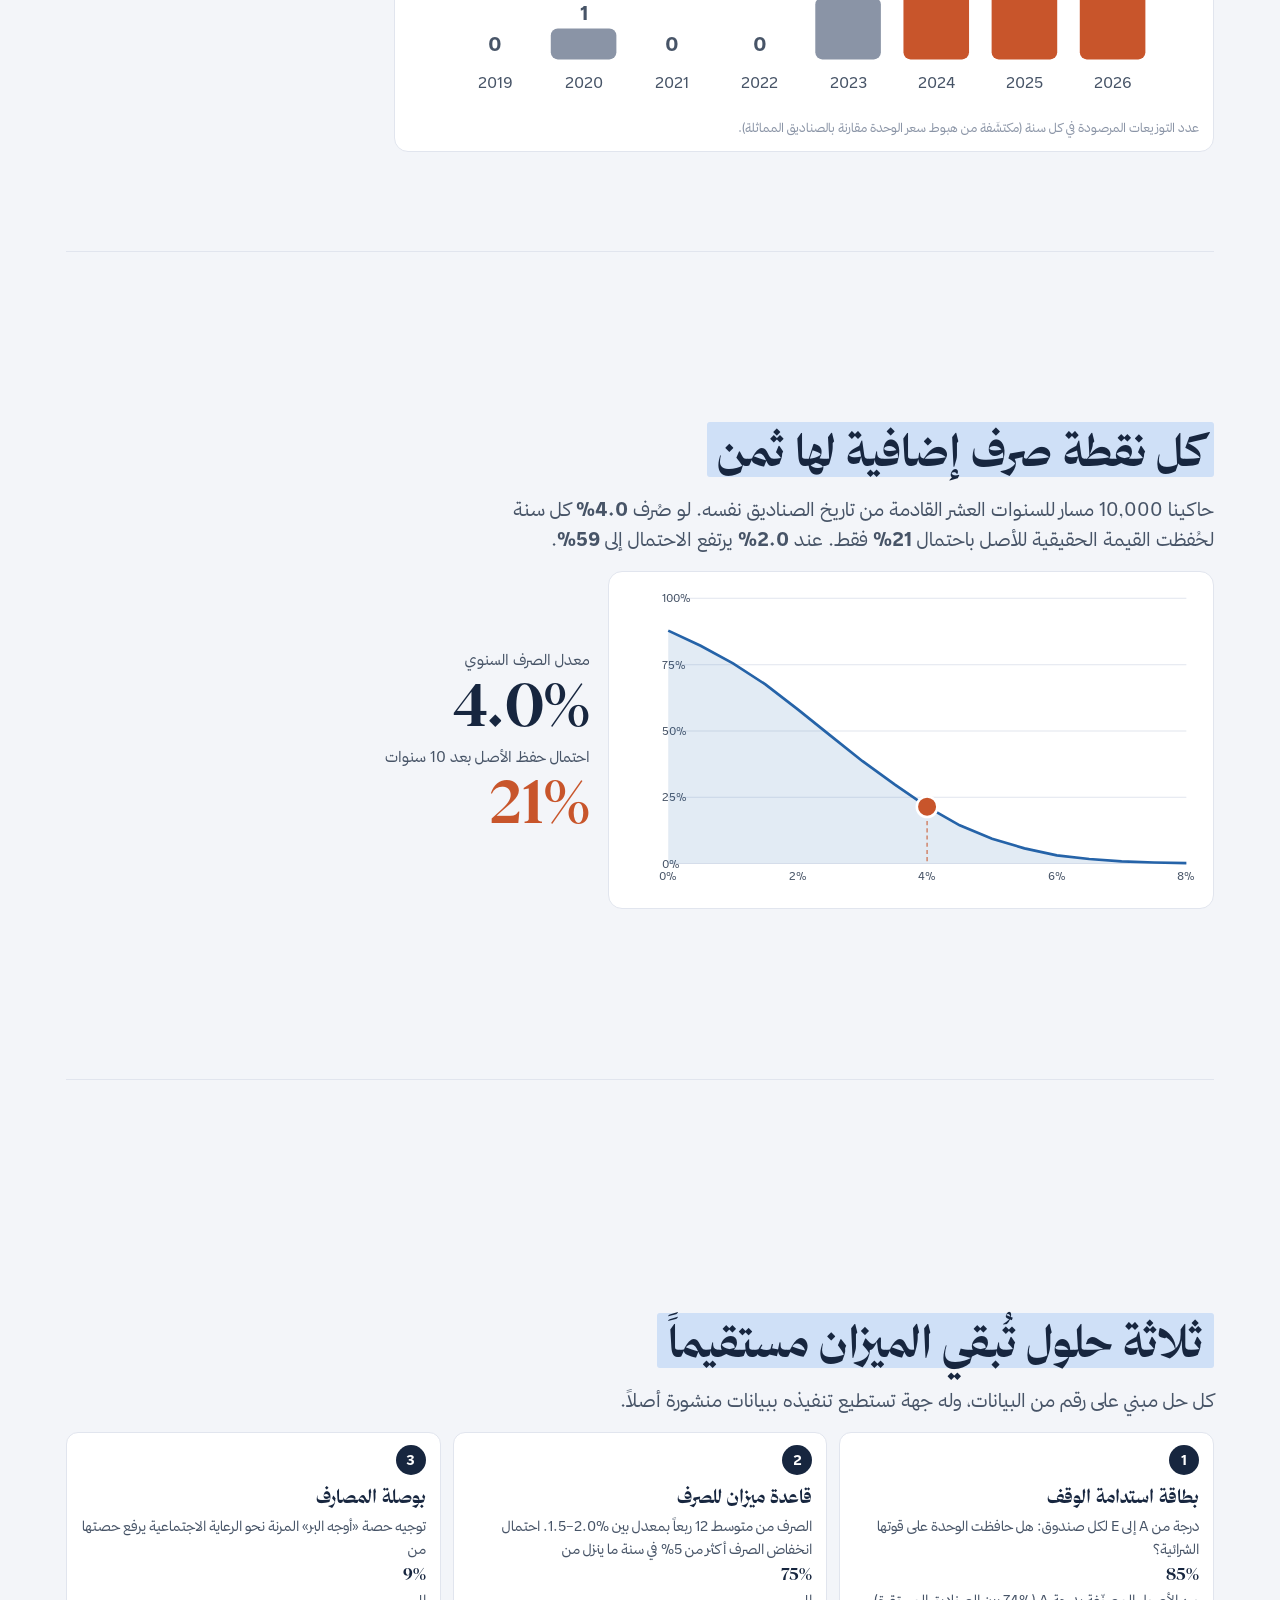
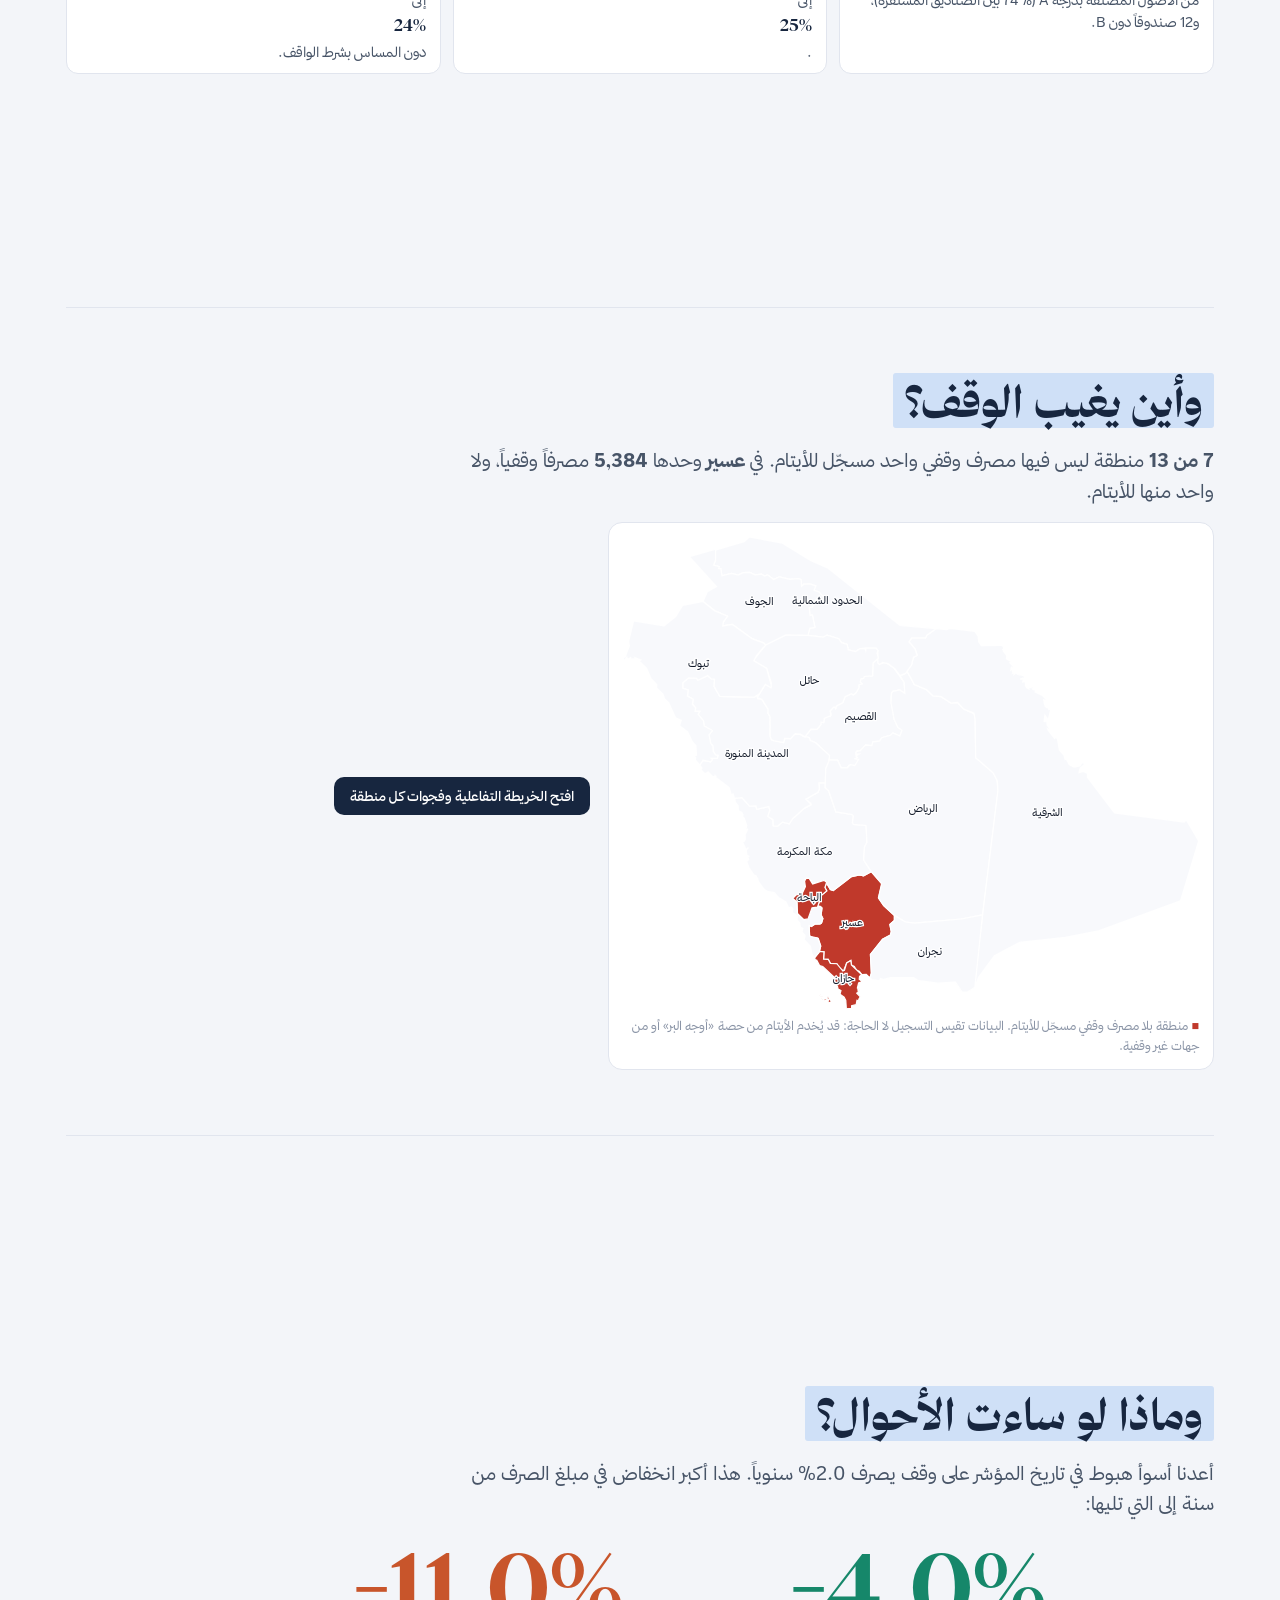
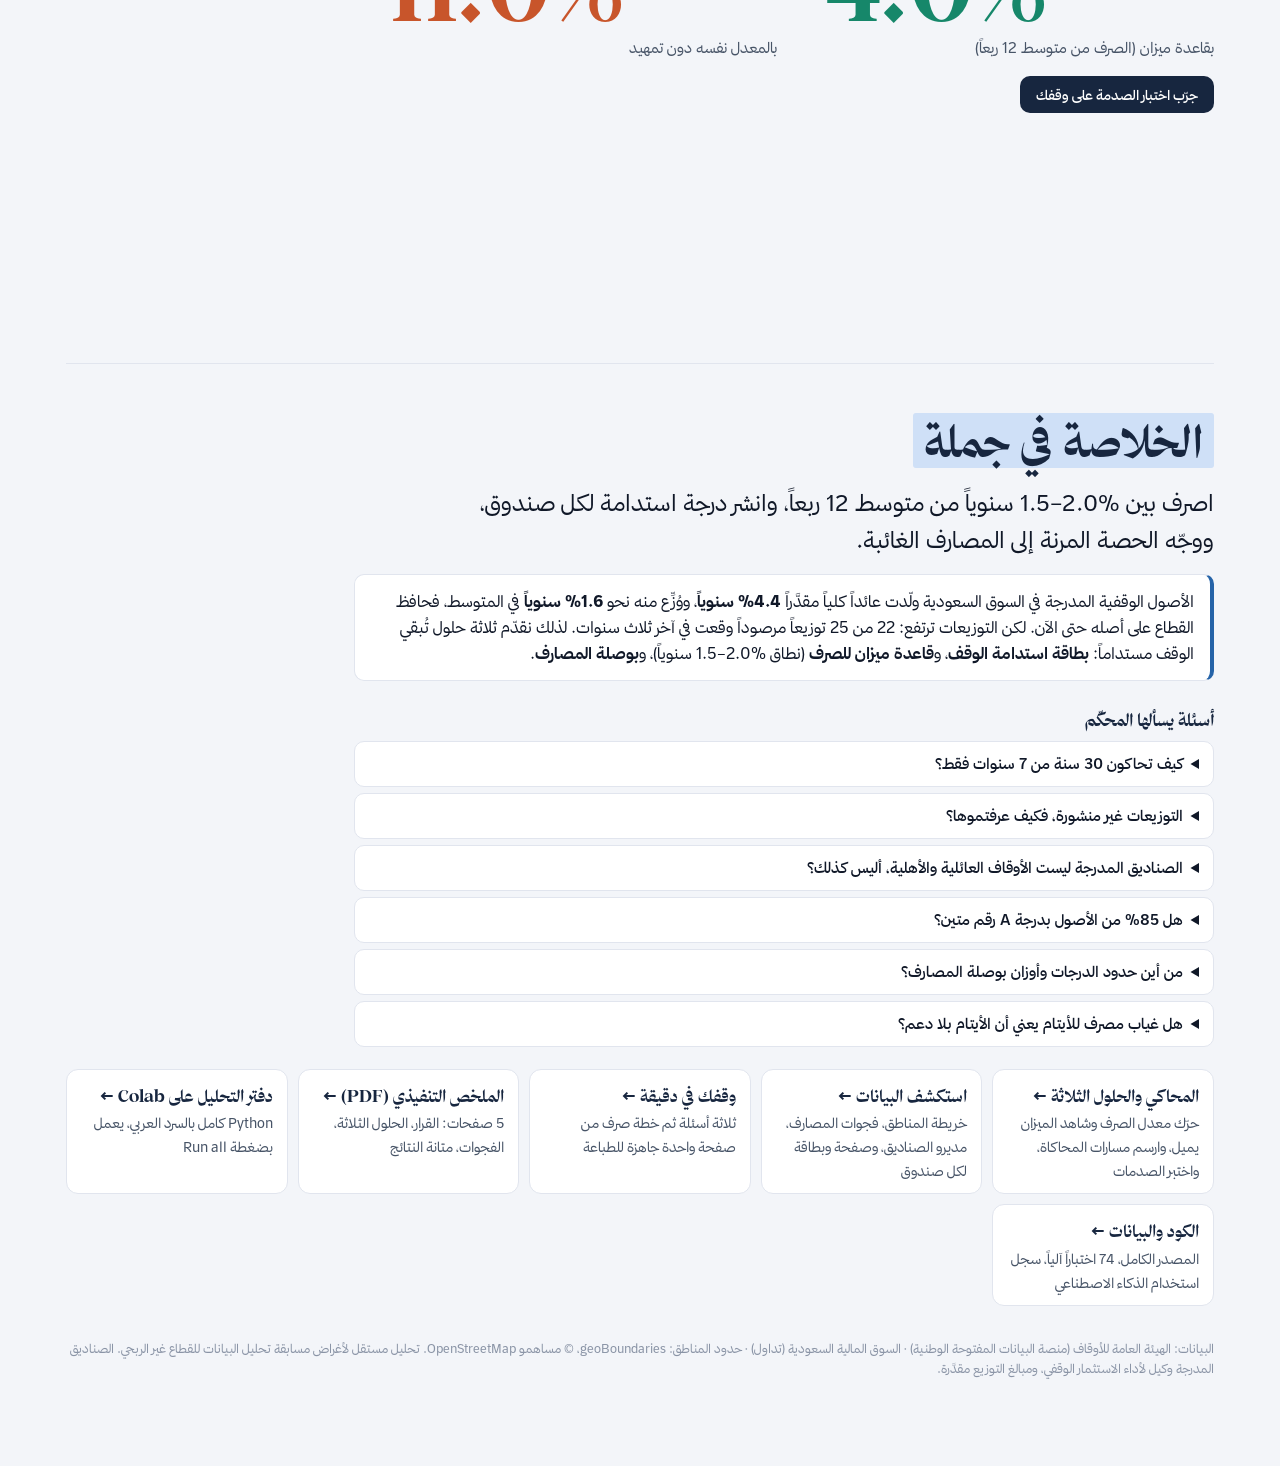
==== commit 26c40920: "Story scenes: reveal by direct scroll check, visible without script; small cleanups" ====
--- a/index.html
+++ b/index.html
@@ -5,7 +5,7 @@
 <meta name="description" content="منصة التنبؤ الذكي بالتدفقات المالية للوقف: ثلاثة حلول من بيانات مفتوحة حقيقية تُبقي الوقف مستداماً">
 <link rel="preconnect" href="https://fonts.googleapis.com"><link rel="preconnect" href="https://fonts.gstatic.com" crossorigin>
 <link href="https://fonts.googleapis.com/css2?family=IBM+Plex+Sans+Arabic:wght@400;600;700&display=swap" rel="stylesheet">
-<link rel="stylesheet" href="dashboard/style.css?v=7">
+<link rel="stylesheet" href="dashboard/style.css?v=8">
 </head><body>
 
 <section class="hero" data-scene="hero">
@@ -108,8 +108,8 @@
 </section>
 
 </div>
-<script src="dashboard/data.js?v=7"></script>
-<script src="dashboard/map.js?v=7"></script>
-<script src="dashboard/common.js?v=7"></script>
-<script src="dashboard/story.js?v=7"></script>
+<script src="dashboard/data.js?v=8"></script>
+<script src="dashboard/map.js?v=8"></script>
+<script src="dashboard/common.js?v=8"></script>
+<script src="dashboard/story.js?v=8"></script>
 </body></html>
--- a/dashboard/style.css
+++ b/dashboard/style.css
@@ -217,8 +217,9 @@
 .hero svg{max-width:340px}.hero svg text{fill:#cfdcf2;font-size:13px}
 .hero .down{margin-top:26px;color:#9fb3d6;font-size:13px;animation:bob 1.8s ease-in-out infinite}
 @keyframes bob{50%{transform:translateY(7px)}}
-.reveal{opacity:0;transform:translateY(22px);transition:opacity .7s ease,transform .7s ease}
-.seen .reveal{opacity:1;transform:none}
+/* hidden only once the story script is running (html.anim): without it the page reads as plain text */
+.anim .reveal{opacity:0;transform:translateY(22px);transition:opacity .7s ease,transform .7s ease}
+.anim .seen .reveal{opacity:1;transform:none}
 .seen .reveal:nth-child(2){transition-delay:.12s}.seen .reveal:nth-child(3){transition-delay:.24s}.seen .reveal:nth-child(4){transition-delay:.36s}
 .bignum{font-family:var(--font-head);font-size:clamp(44px,9vw,96px);font-weight:700;line-height:1.05;color:var(--navy);font-variant-numeric:tabular-nums}
 .pair{display:grid;grid-template-columns:repeat(auto-fit,minmax(220px,1fr));gap:14px;max-width:860px}
@@ -240,7 +241,7 @@
 details.faq p{margin:8px 0 2px;color:var(--text-secondary);font-size:14.5px}
 .lede{background:var(--card);border:1px solid var(--rule);border-inline-start:4px solid var(--series-1);border-radius:10px;padding:14px 16px;font-size:16px;max-width:860px}
 @media (max-width:860px){.cards3{grid-template-columns:1fr}.scene{min-height:auto;padding:36px 0}}
-@media (prefers-reduced-motion: reduce){.reveal{opacity:1;transform:none;transition:none}.hero .down{animation:none}html{scroll-behavior:auto}}
+@media (prefers-reduced-motion: reduce){.anim .reveal{opacity:1;transform:none;transition:none}.hero .down{animation:none}html{scroll-behavior:auto}}
 @media print{
   :root,:root[data-theme="dark"]{--surface-0:#fff;--surface-1:#f1f3f8;--card:#fff;--rule:#d5dae4;--text-primary:#000;--text-secondary:#333;
     --text-muted:#666;--navy:#17263f;--series-1:#2563a8;--series-2:#c8552b;--series-3:#16876a}
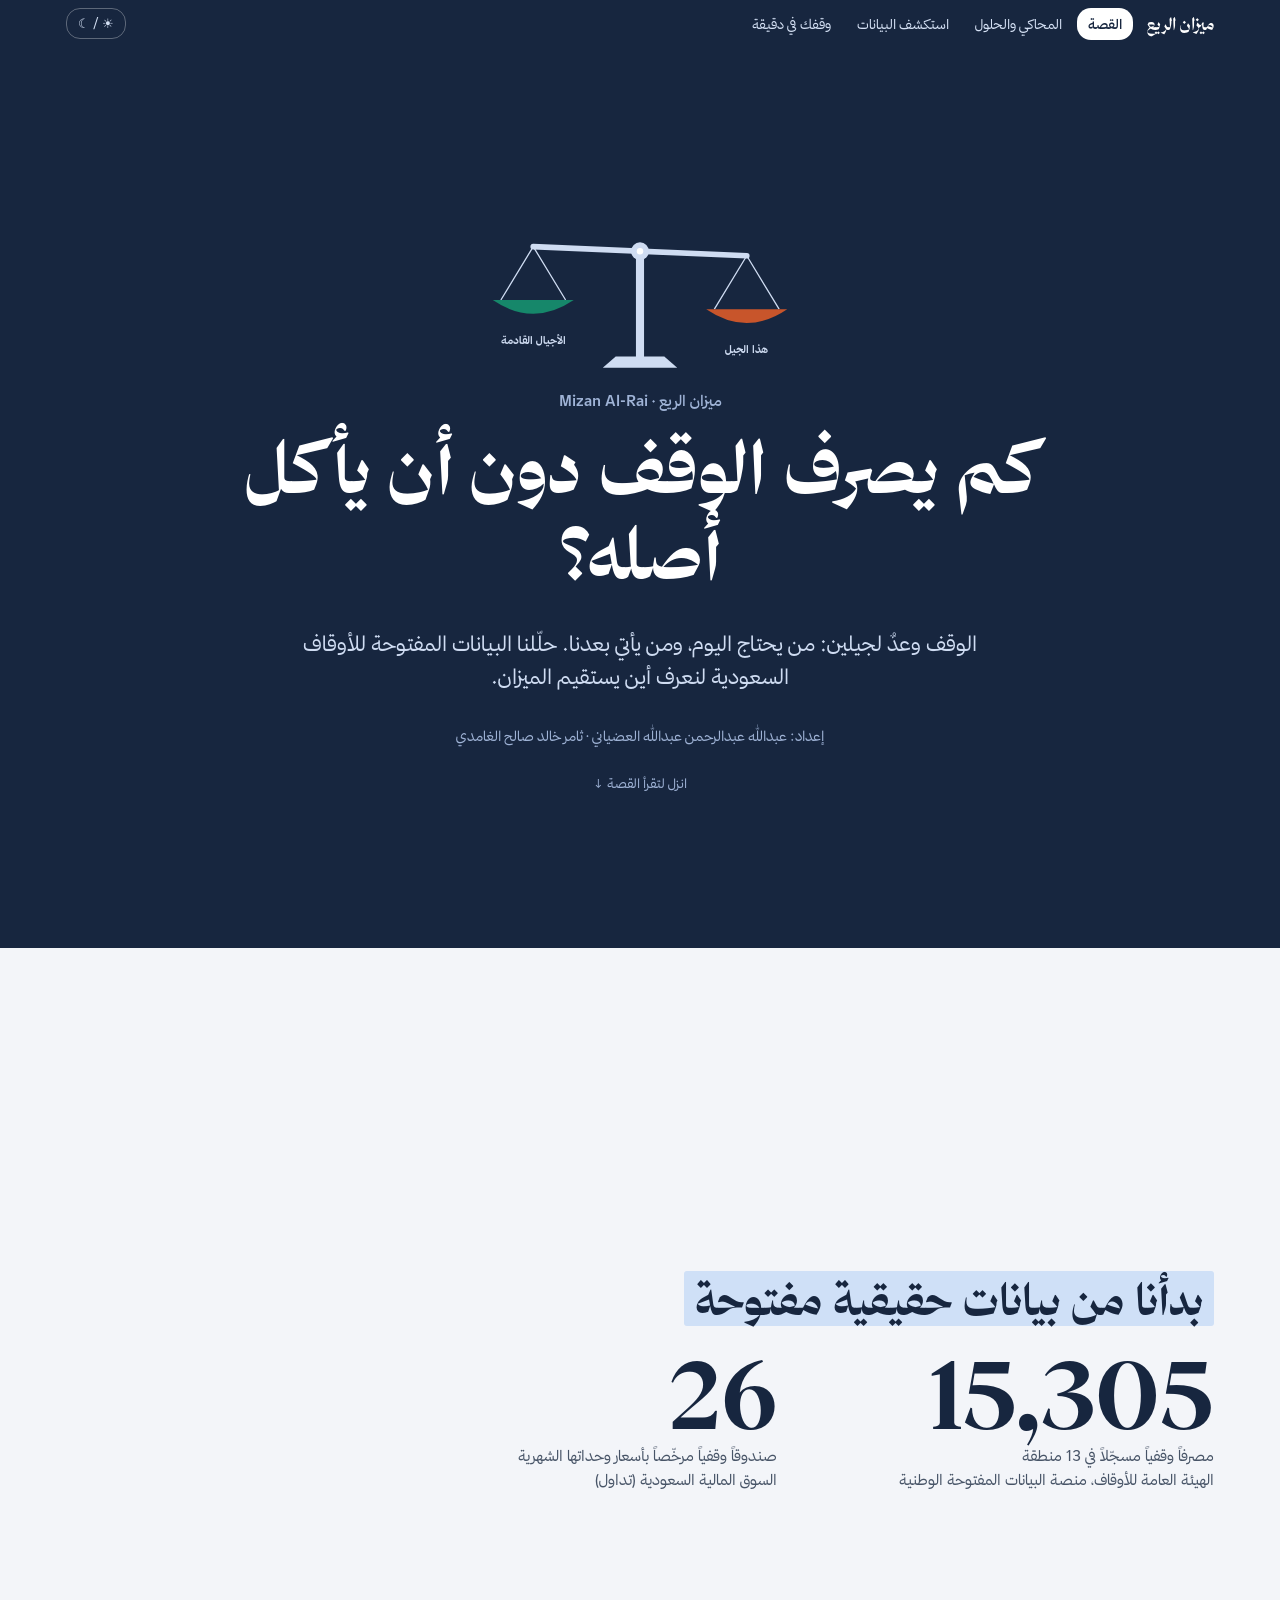
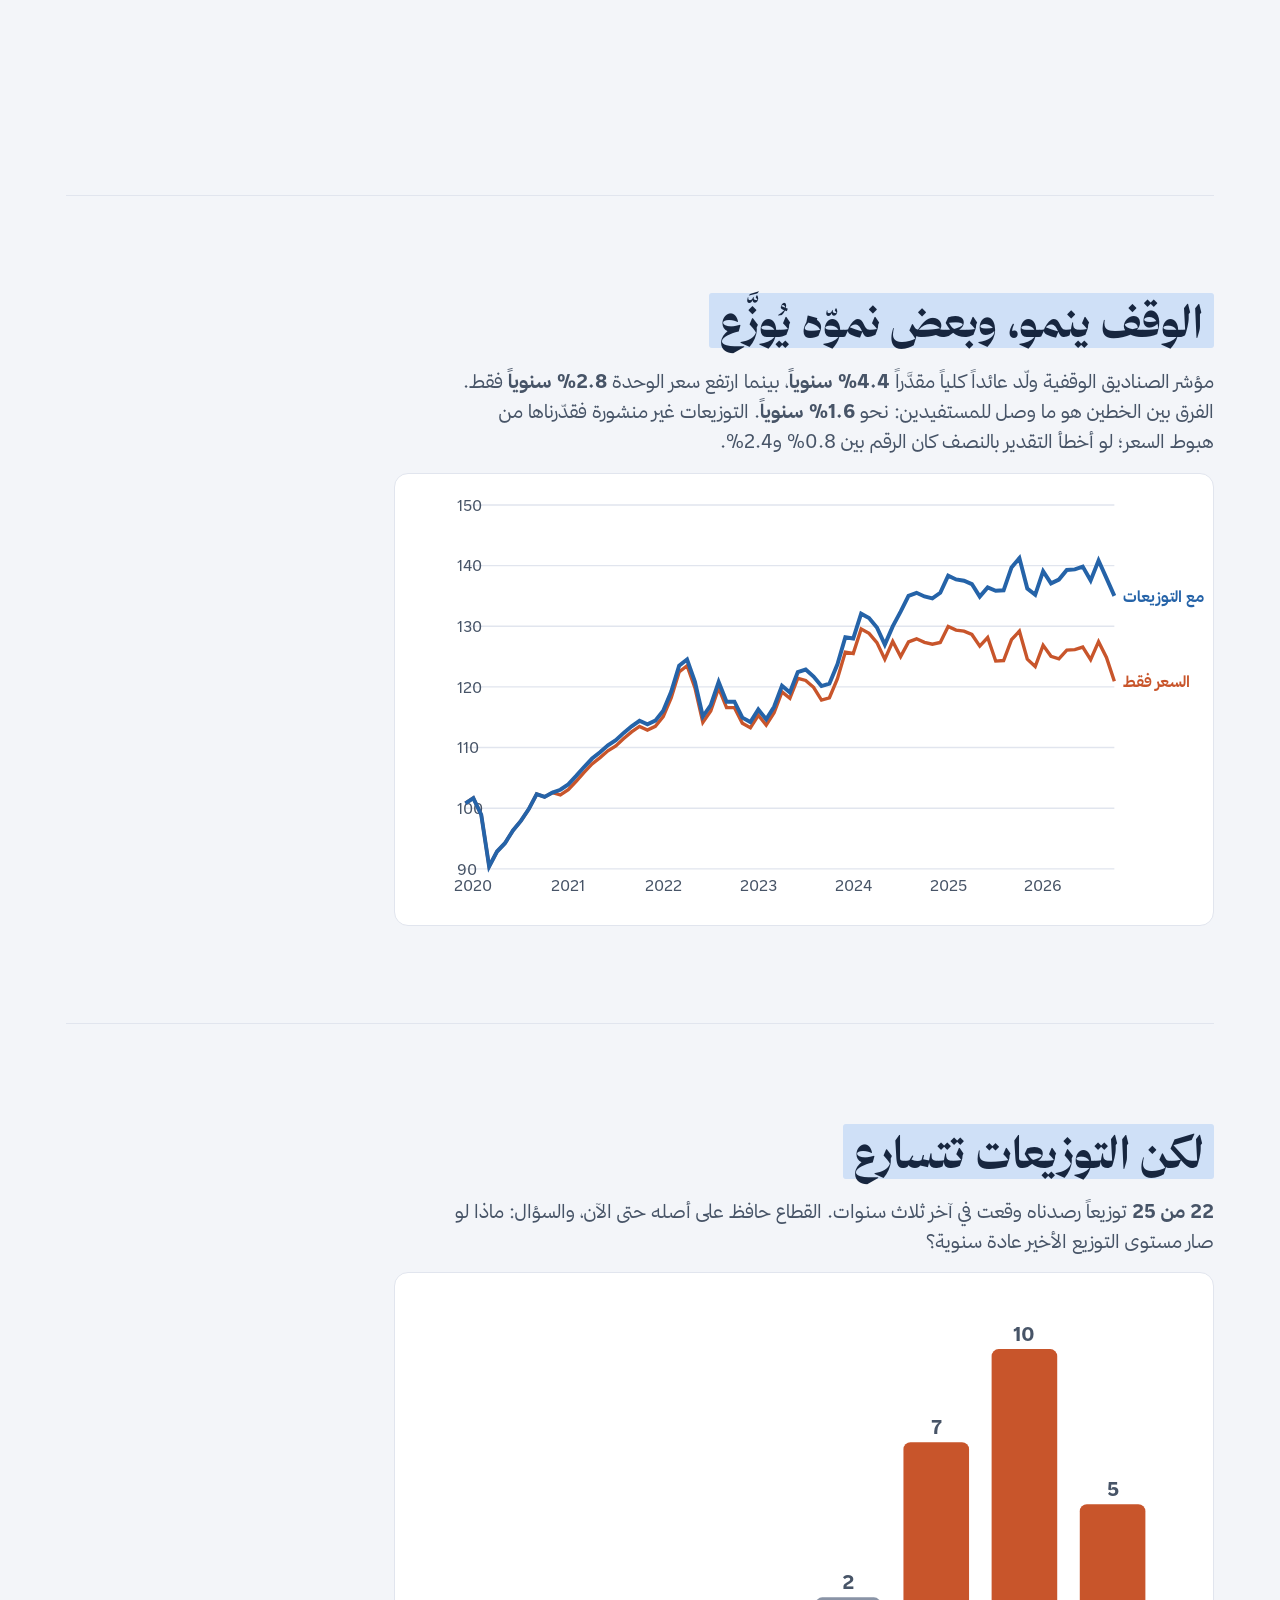
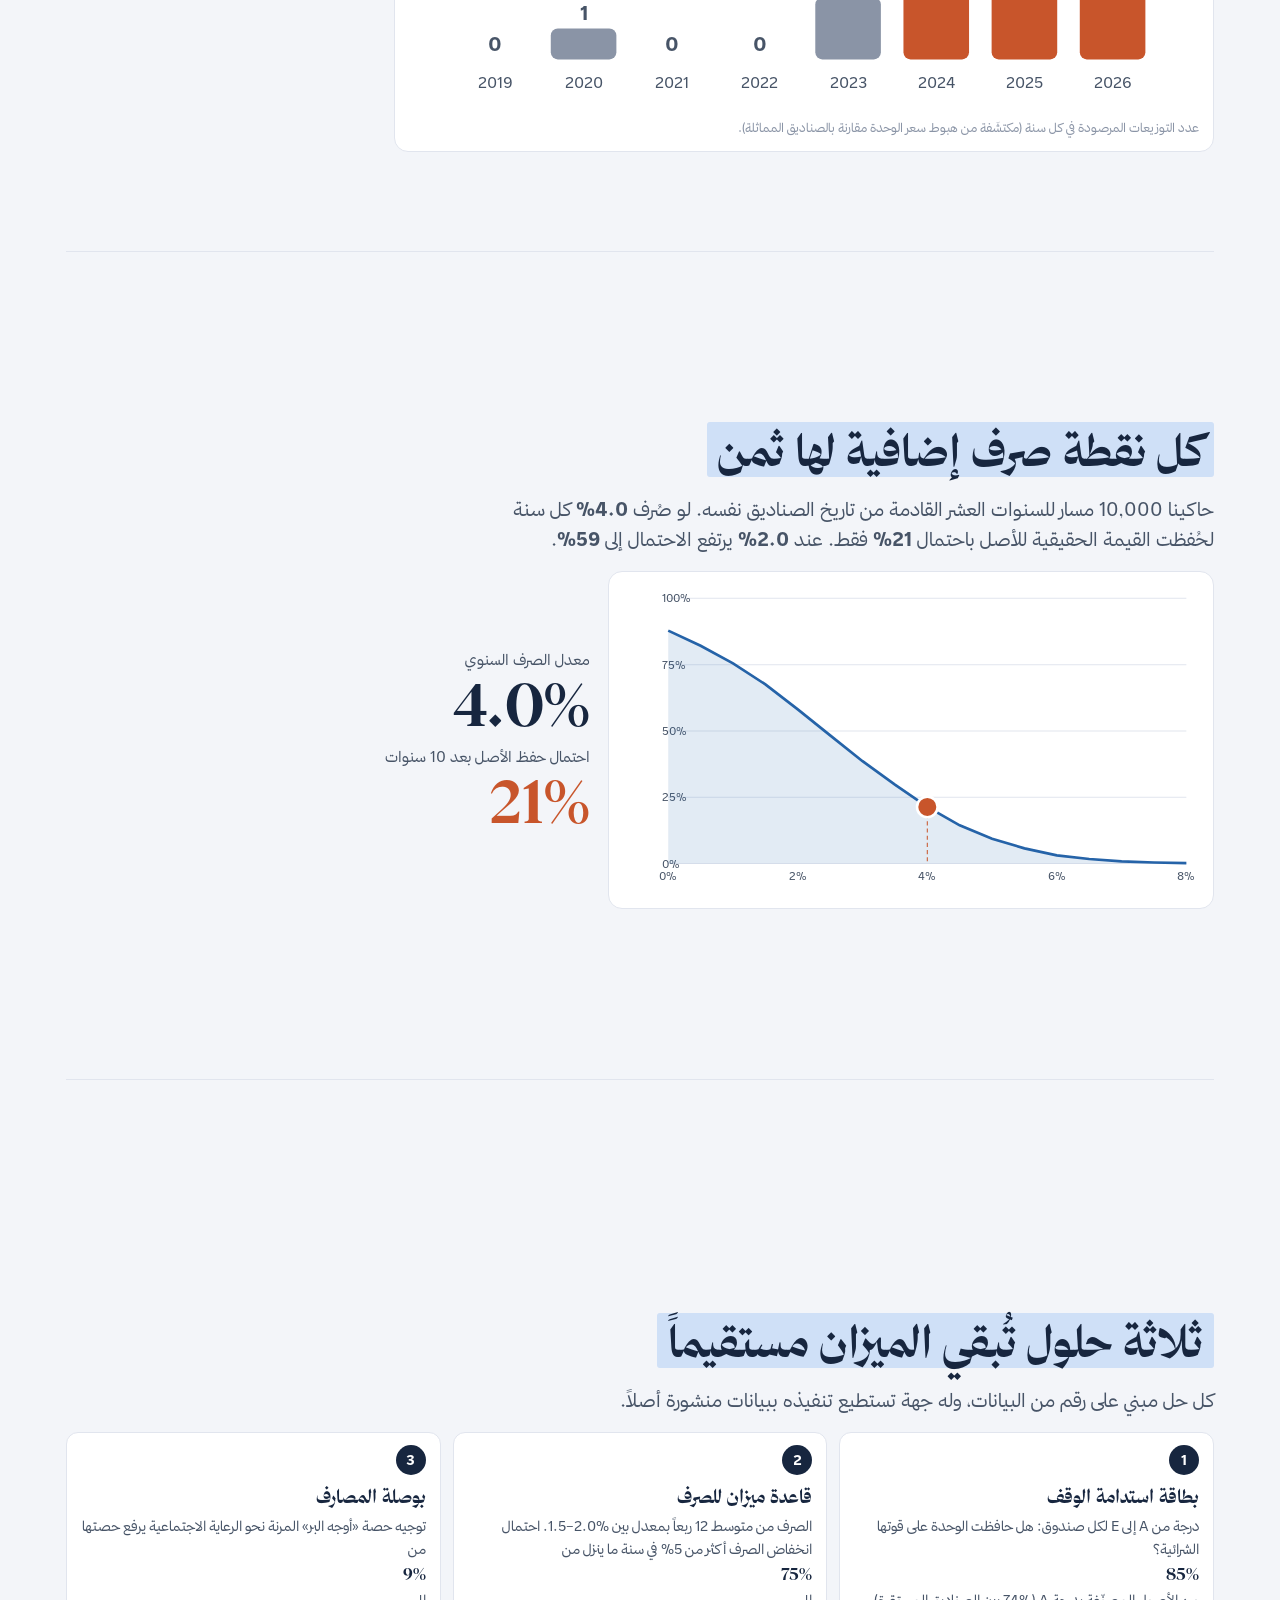
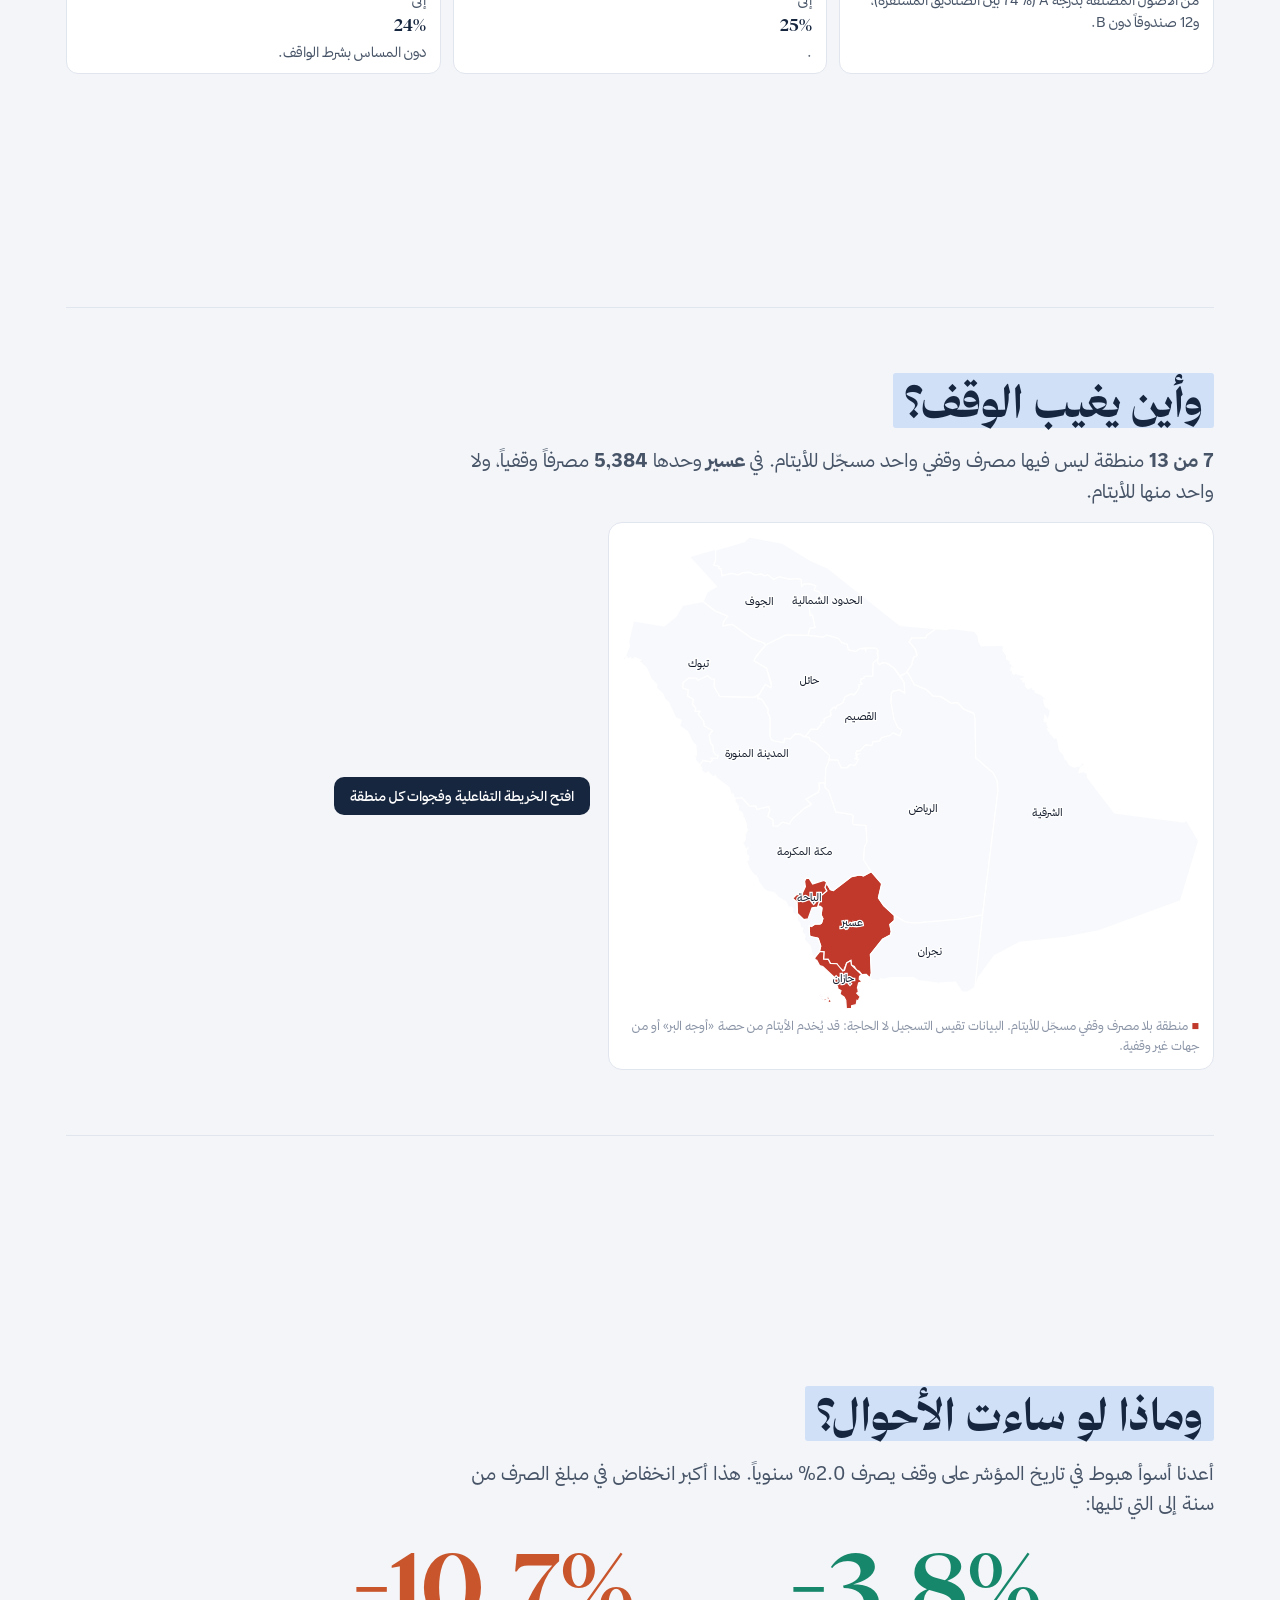
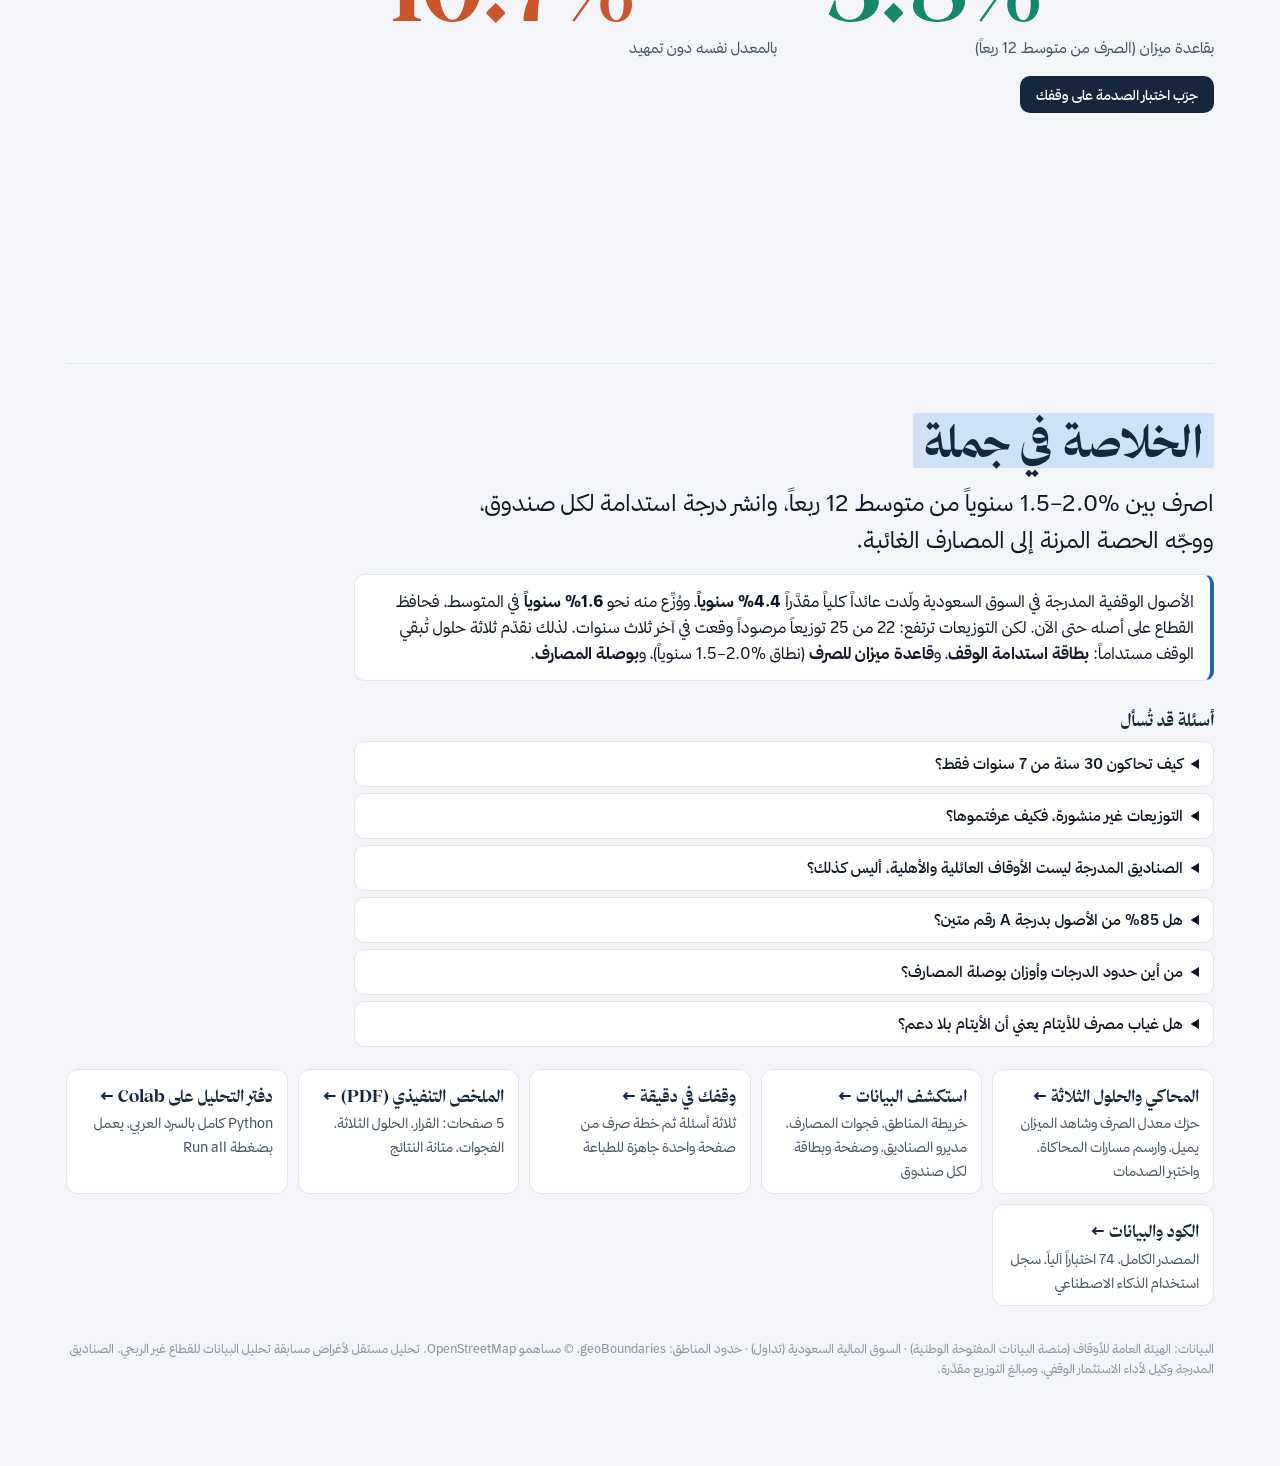
==== commit b06244d6: "Rename the questions section" ====
--- a/index.html
+++ b/index.html
@@ -88,7 +88,7 @@
 22 من 25 توزيعاً مرصوداً وقعت في آخر ثلاث سنوات. لذلك نقدّم ثلاثة حلول تُبقي الوقف مستداماً:
 <b>بطاقة استدامة الوقف</b>، و<b>قاعدة ميزان للصرف</b> (نطاق <span class="ltr">1.5–2.0%</span> سنوياً)، و<b>بوصلة المصارف</b>.</div>
   <div class="reveal" style="max-width:860px">
-    <h3 style="font-family:var(--font-head);color:var(--navy);margin:8px 0">أسئلة يسألها المحكّم</h3>
+    <h3 style="font-family:var(--font-head);color:var(--navy);margin:8px 0">أسئلة قد تُسأل</h3>
     <details class="faq"><summary>كيف تحاكون 30 سنة من 7 سنوات فقط؟</summary><p>لا نتنبأ بثلاثين سنة. نعيد تركيب أشهر التاريخ الفعلي في 10,000 مسار لنقارن قواعد الصرف تحت الظروف نفسها. القرار مبني على أفق 10 سنوات، وأرقام 30 و40 سنة توضّح اتجاه المقايضة فقط. وأعدنا الحساب بأسواق أضعف: الترتيب لم يتغير في أي حالة (المعدل الأقل يحفظ أصلاً أكبر)، لكن المستوى تغيّر: لو نقص العائد 1% سنوياً نزل احتمال حفظ الأصل عند 2.0% من 59% إلى 39%. لذلك نوصي بالبدء من الطرف المتحفظ ومراجعة المعدل كل سنة.</p></details>
     <details class="faq"><summary>التوزيعات غير منشورة، فكيف عرفتموها؟</summary><p>من هبوط سعر الوحدة في شهر تصعد فيه صناديق المديرين الآخرين (25 حدثاً). الحجم تقدير: لو أخطأ بالنصف زيادة أو نقصاً كان متوسط التوزيع بين 0.8% و2.4% بدل 1.6%. بطاقة الاستدامة لا تعتمد على هذا التقدير لأنها من سعر الوحدة المرصود، ومن توصياتنا نشر مبالغ التوزيع.</p></details>
     <details class="faq"><summary>الصناديق المدرجة ليست الأوقاف العائلية والأهلية، أليس كذلك؟</summary><p>صحيح. لا توجد بيانات مالية مفتوحة لتلك الأوقاف (في سجل الهيئة 406 مصرفاً ذرياً فقط من 15,305). الصناديق الوقفية المدرجة هي الأصول الوقفية الوحيدة ذات سعر شهري منشور، فاستعملناها وكيلاً لعائد الاستثمار الوقفي. القاعدة نفسها تُطبَّق على أي وقف بإدخال قيمته ونوعه في «وقفك في دقيقة»، وأي جهة تملك بياناتها تعيد الحساب عليها بأمر واحد.</p></details>
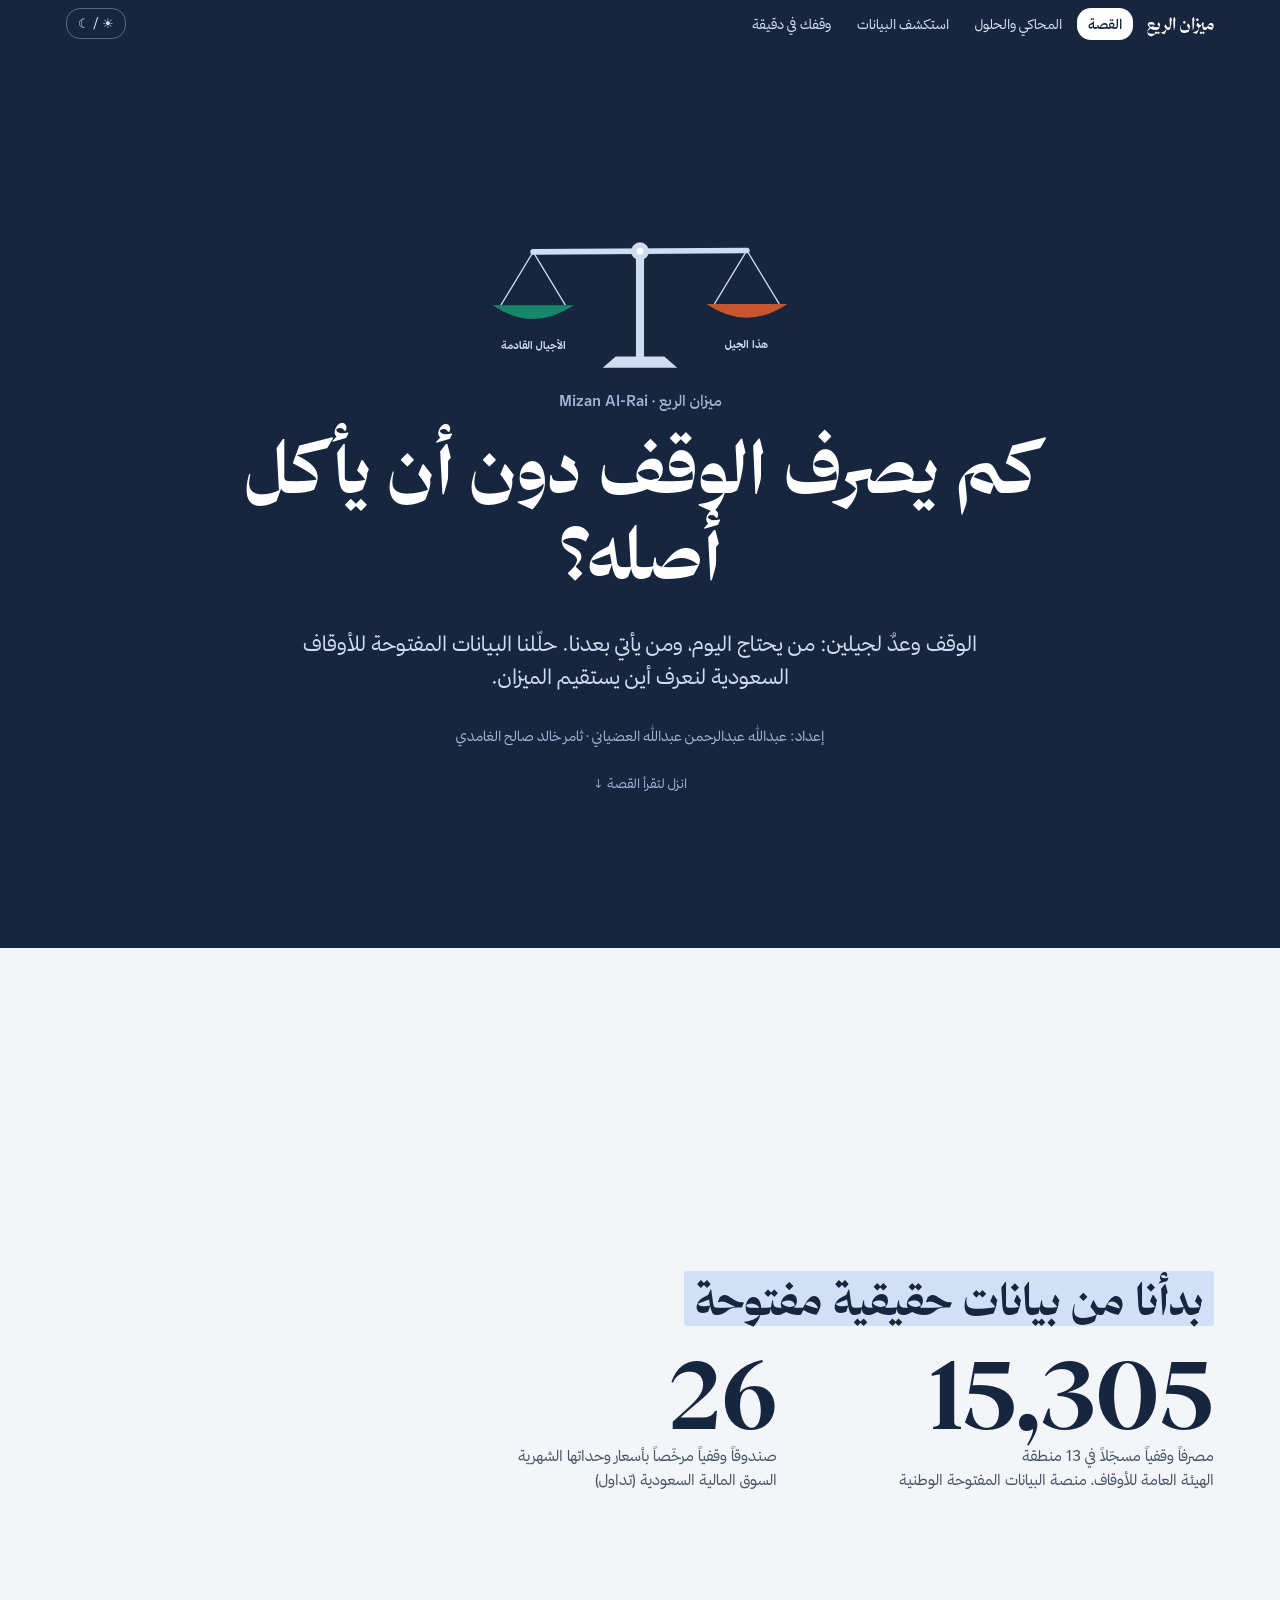
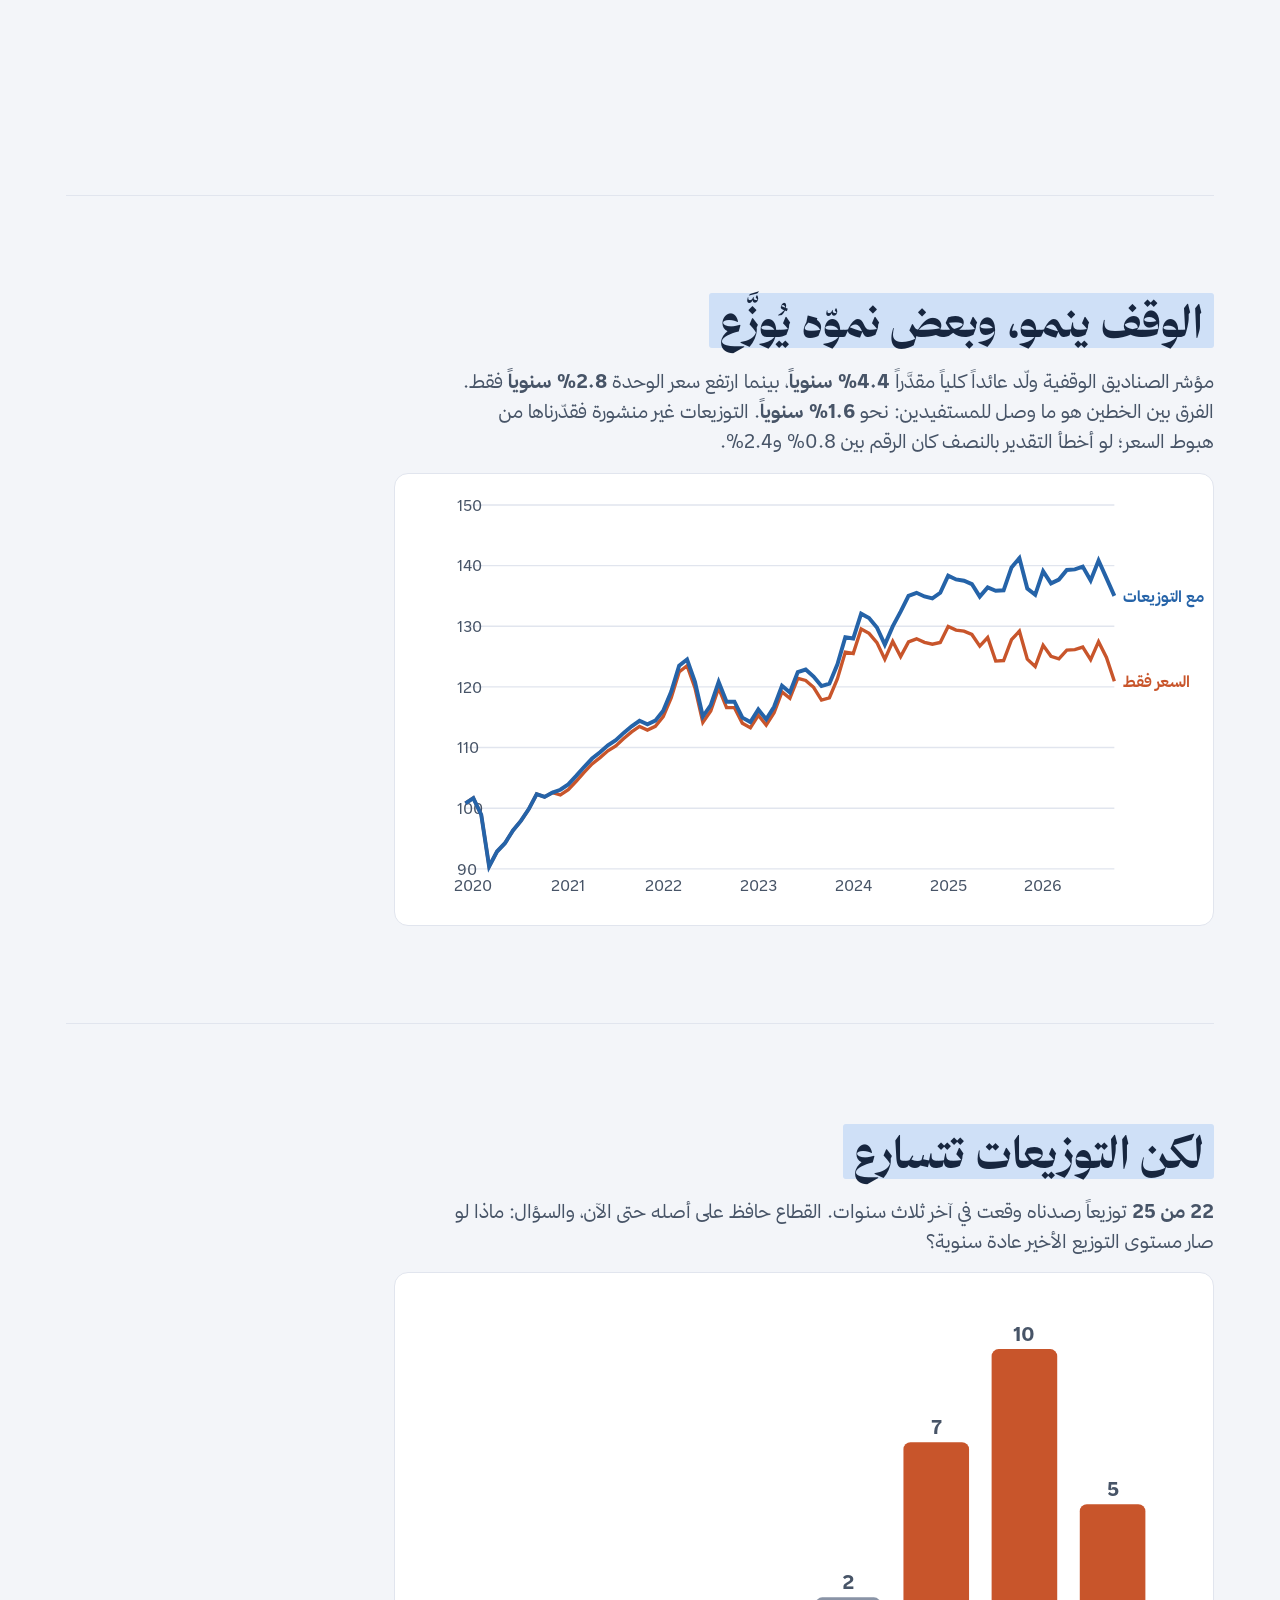
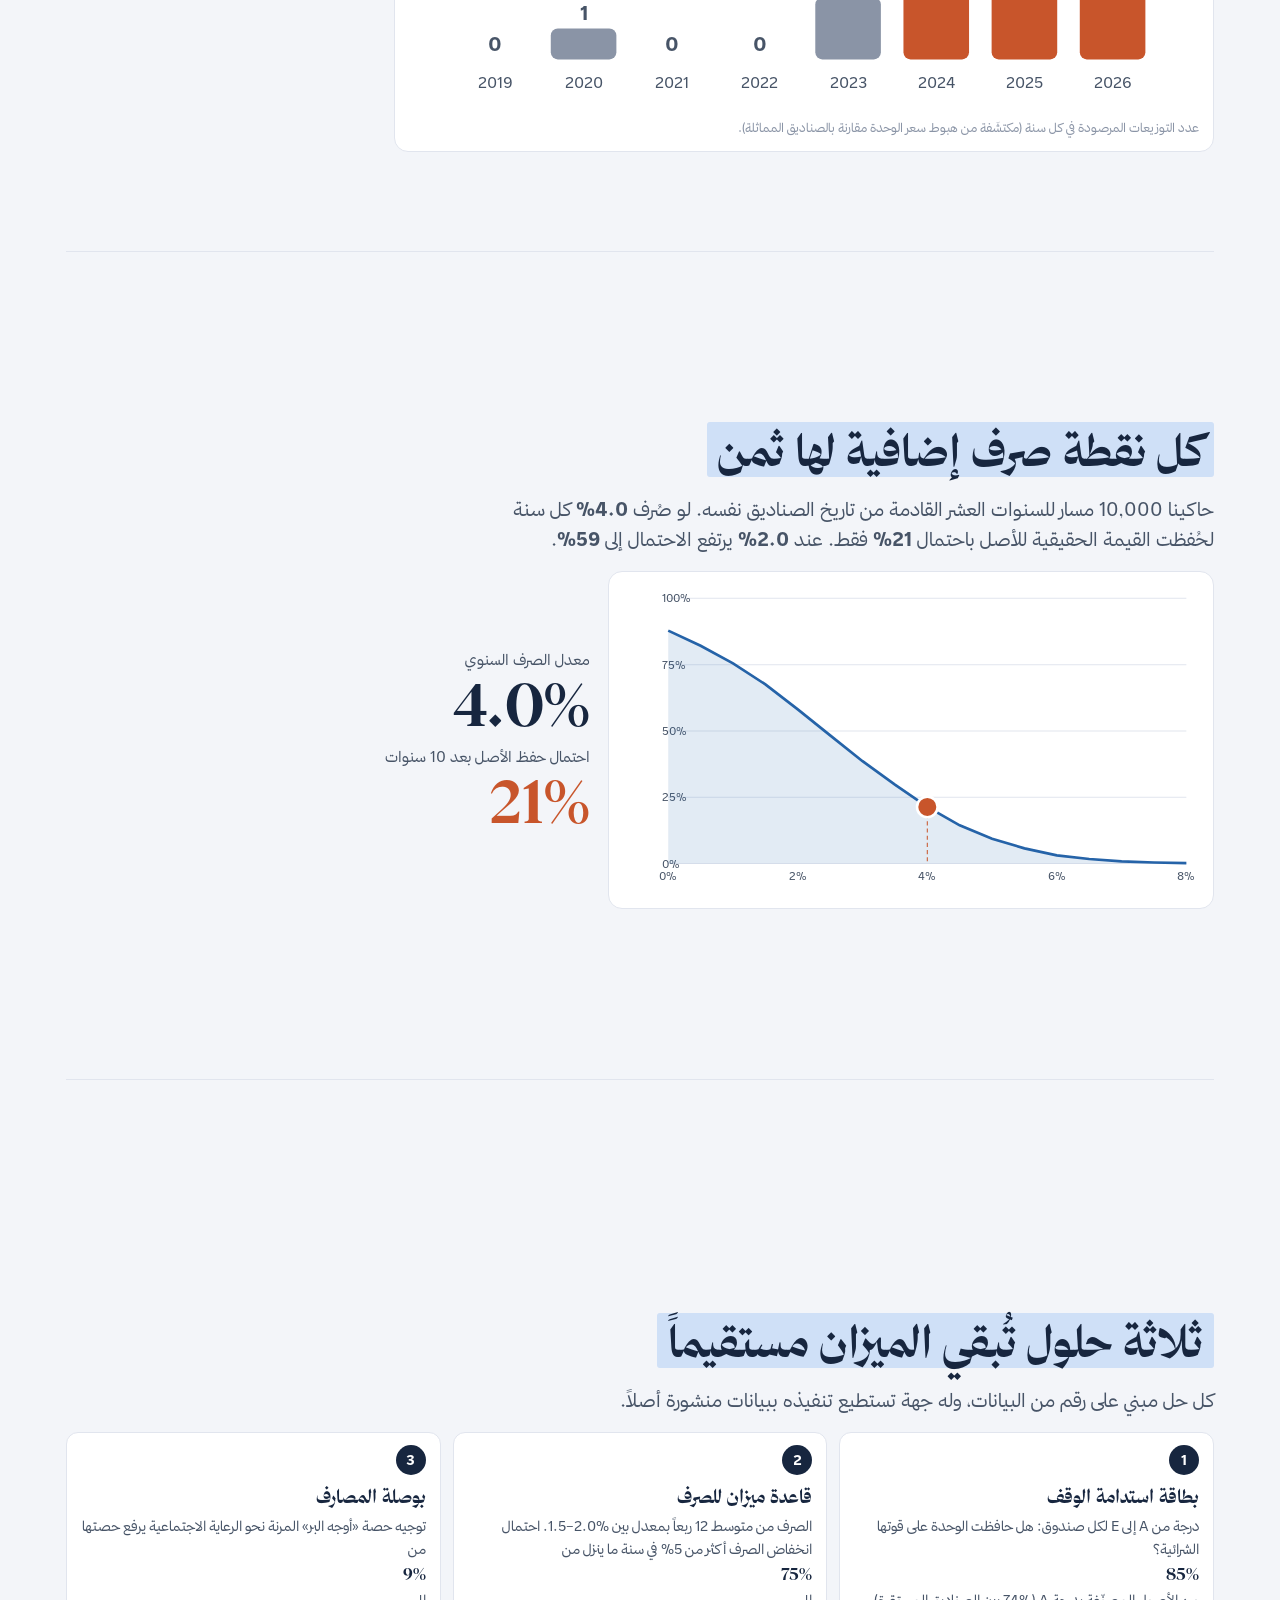
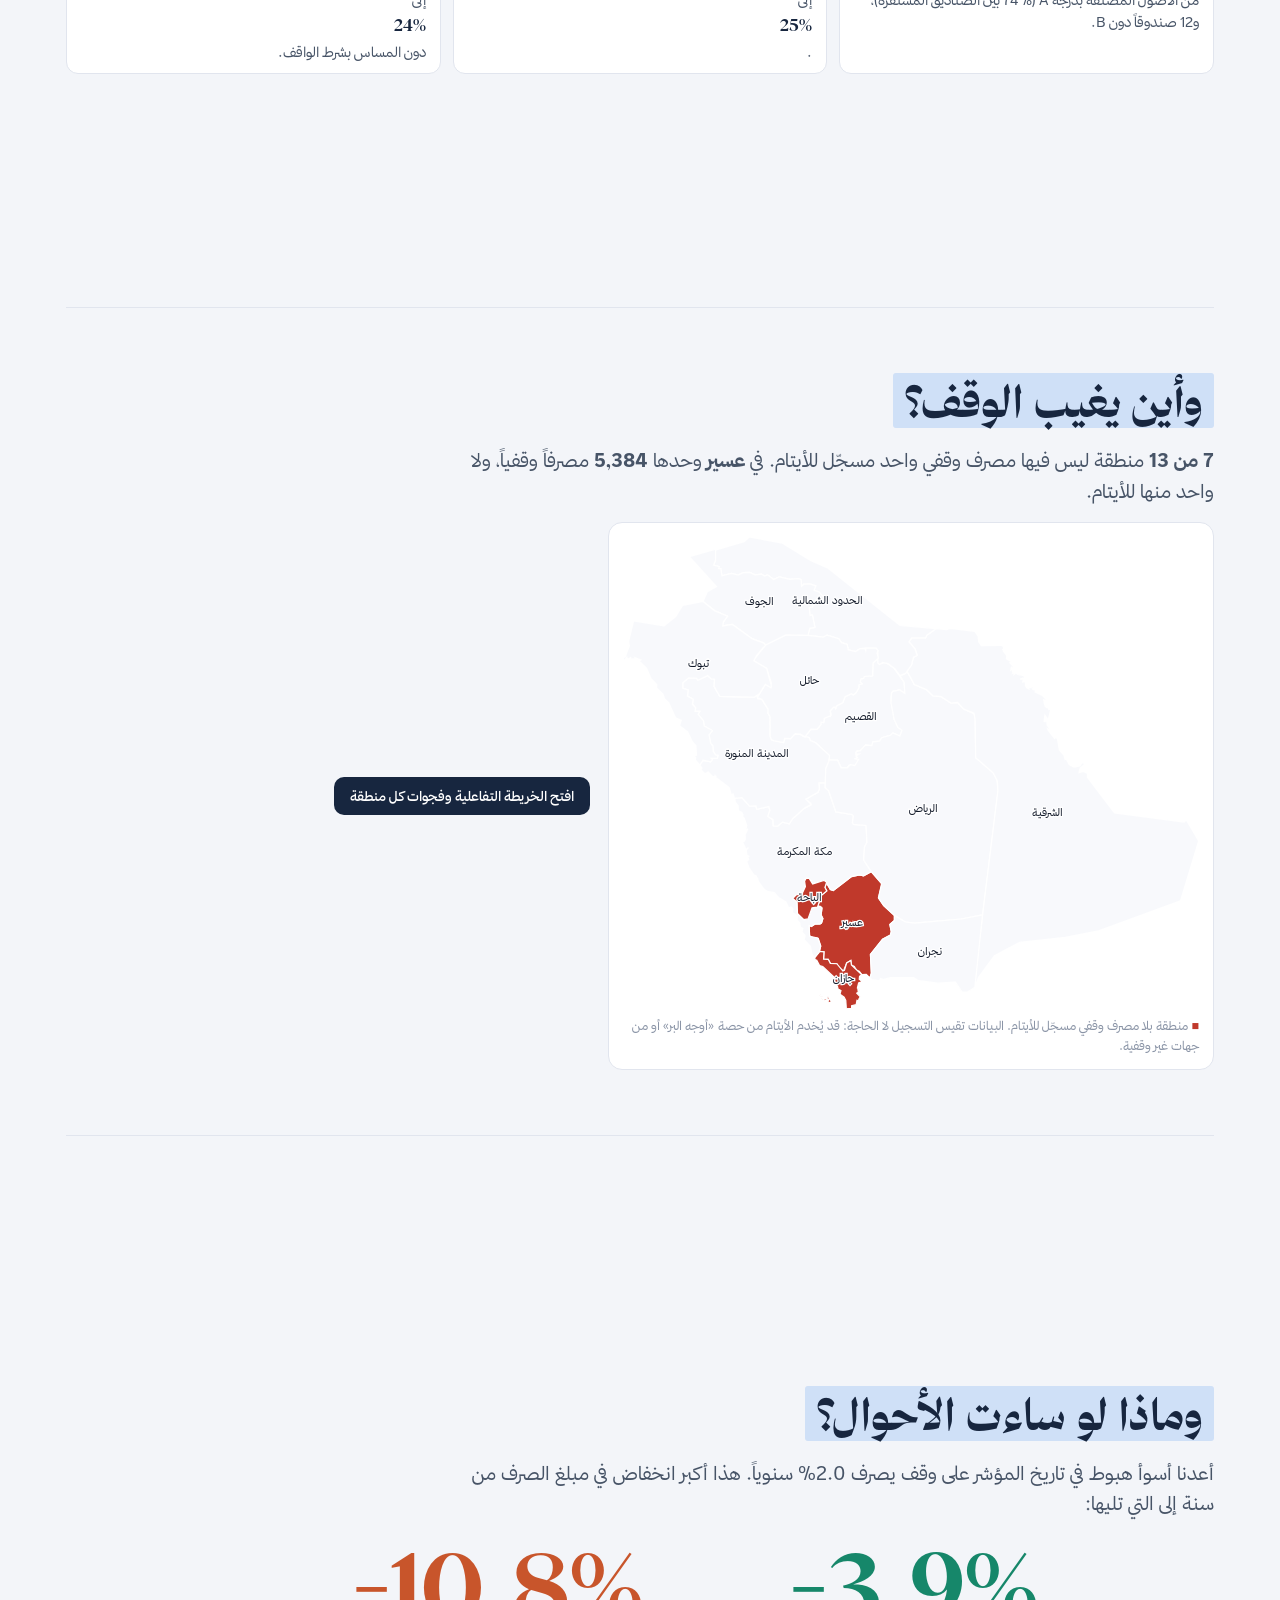
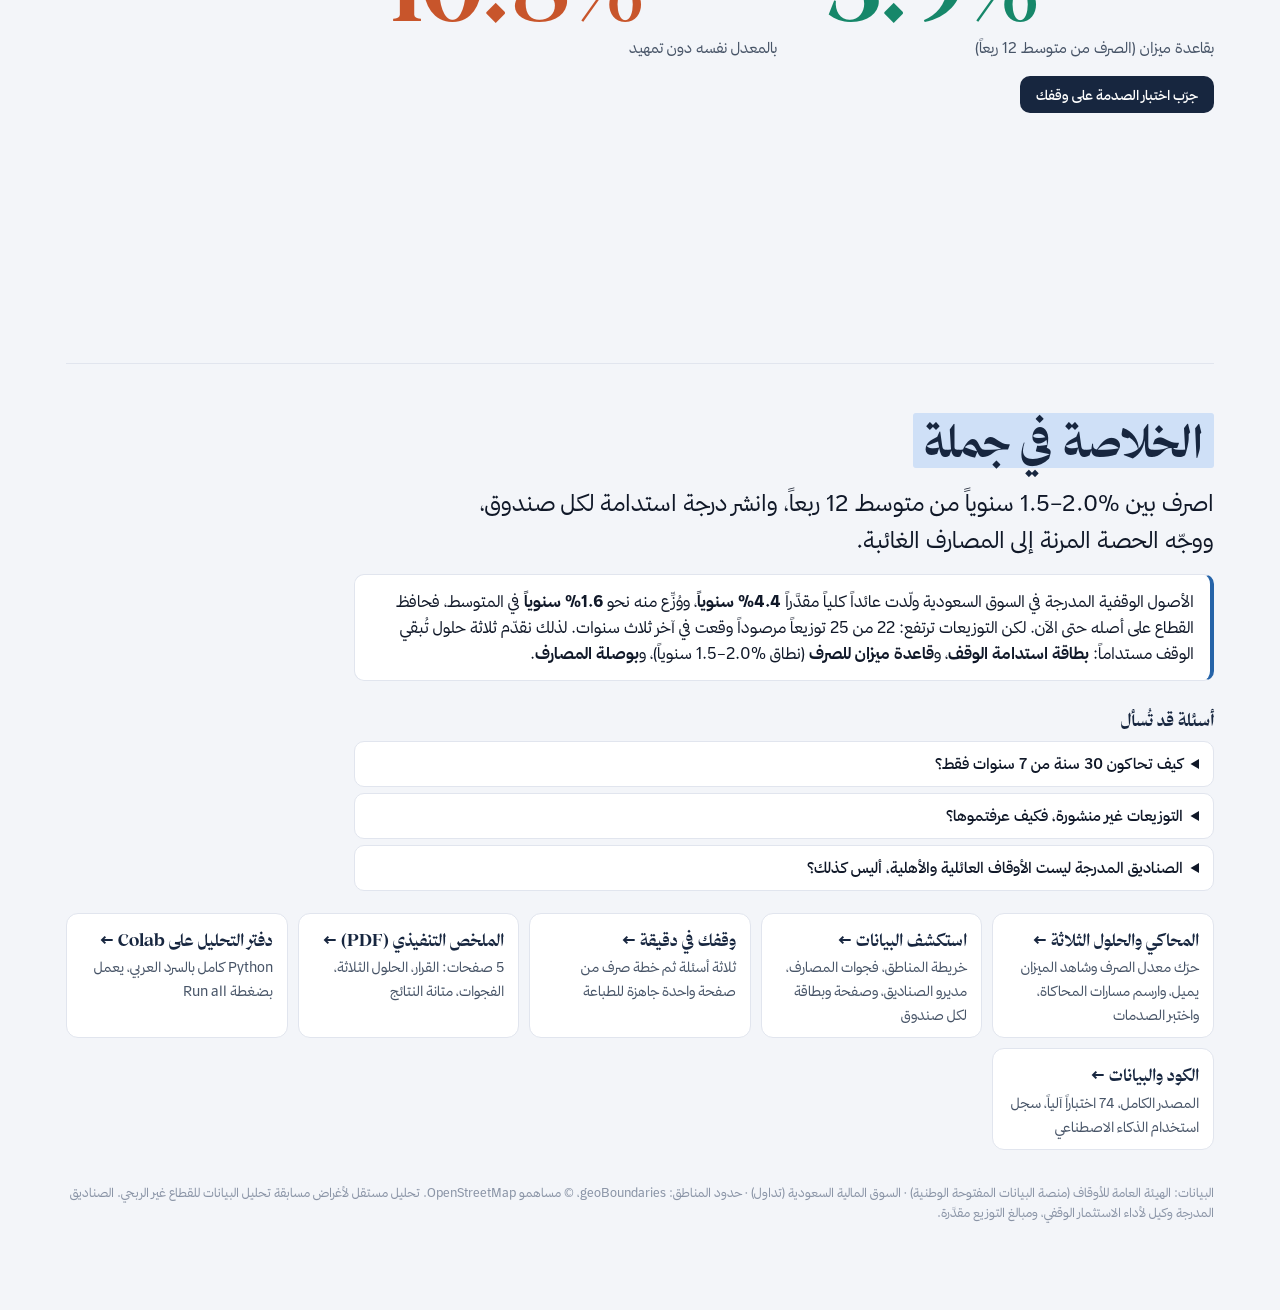
==== commit 0a840475: "Questions section: keep the three main ones" ====
--- a/index.html
+++ b/index.html
@@ -92,9 +92,6 @@
     <details class="faq"><summary>كيف تحاكون 30 سنة من 7 سنوات فقط؟</summary><p>لا نتنبأ بثلاثين سنة. نعيد تركيب أشهر التاريخ الفعلي في 10,000 مسار لنقارن قواعد الصرف تحت الظروف نفسها. القرار مبني على أفق 10 سنوات، وأرقام 30 و40 سنة توضّح اتجاه المقايضة فقط. وأعدنا الحساب بأسواق أضعف: الترتيب لم يتغير في أي حالة (المعدل الأقل يحفظ أصلاً أكبر)، لكن المستوى تغيّر: لو نقص العائد 1% سنوياً نزل احتمال حفظ الأصل عند 2.0% من 59% إلى 39%. لذلك نوصي بالبدء من الطرف المتحفظ ومراجعة المعدل كل سنة.</p></details>
     <details class="faq"><summary>التوزيعات غير منشورة، فكيف عرفتموها؟</summary><p>من هبوط سعر الوحدة في شهر تصعد فيه صناديق المديرين الآخرين (25 حدثاً). الحجم تقدير: لو أخطأ بالنصف زيادة أو نقصاً كان متوسط التوزيع بين 0.8% و2.4% بدل 1.6%. بطاقة الاستدامة لا تعتمد على هذا التقدير لأنها من سعر الوحدة المرصود، ومن توصياتنا نشر مبالغ التوزيع.</p></details>
     <details class="faq"><summary>الصناديق المدرجة ليست الأوقاف العائلية والأهلية، أليس كذلك؟</summary><p>صحيح. لا توجد بيانات مالية مفتوحة لتلك الأوقاف (في سجل الهيئة 406 مصرفاً ذرياً فقط من 15,305). الصناديق الوقفية المدرجة هي الأصول الوقفية الوحيدة ذات سعر شهري منشور، فاستعملناها وكيلاً لعائد الاستثمار الوقفي. القاعدة نفسها تُطبَّق على أي وقف بإدخال قيمته ونوعه في «وقفك في دقيقة»، وأي جهة تملك بياناتها تعيد الحساب عليها بأمر واحد.</p></details>
-    <details class="faq"><summary>هل 85% من الأصول بدرجة A رقم متين؟</summary><p>ليس وحده. أكبر صندوق يمثّل 54% من الأصول المصنّفة ودرجته مبدئية لأن سجله أقل من 36 شهراً. بين الصناديق المستقرة وحدها 74% من الأصول بدرجة A، ونعرض الرقمين معاً.</p></details>
-    <details class="faq"><summary>من أين حدود الدرجات وأوزان بوصلة المصارف؟</summary><p>الدرجة A معيار موضوعي: هل واكبت قيمة الوحدة التضخم؟ حدود بقية الدرجات وأوزان الأولوية مقترحات منا، معلنة وقابلة للتعديل، وهي مدخلات في الكود لا ثوابت. وتغيير افتراض التضخم يغيّر درجة صندوق واحد فقط.</p></details>
-    <details class="faq"><summary>هل غياب مصرف للأيتام يعني أن الأيتام بلا دعم؟</summary><p>لا. البيانات تقيس ما سُجّل وقفاً باسم المصرف، لا الحاجة ولا الدعم الفعلي. قد يُخدم الأيتام من حصة «أوجه البر» أو من جمعيات غير وقفية. الفجوة تقول أين لم يُخصَّص وقف، وهي نقطة بداية للواقف الجديد والهيئة. والمناطق التي فيها أقل من 50 مصرفاً مسجّلاً وسمناها لأن الغياب فيها قد يعكس قلة التسجيل.</p></details>
   </div>
   <div class="links reveal">
     <a class="card" href="dashboard/"><b>المحاكي والحلول الثلاثة ←</b><span>حرّك معدل الصرف وشاهد الميزان يميل، وارسم مسارات المحاكاة، واختبر الصدمات</span></a>
